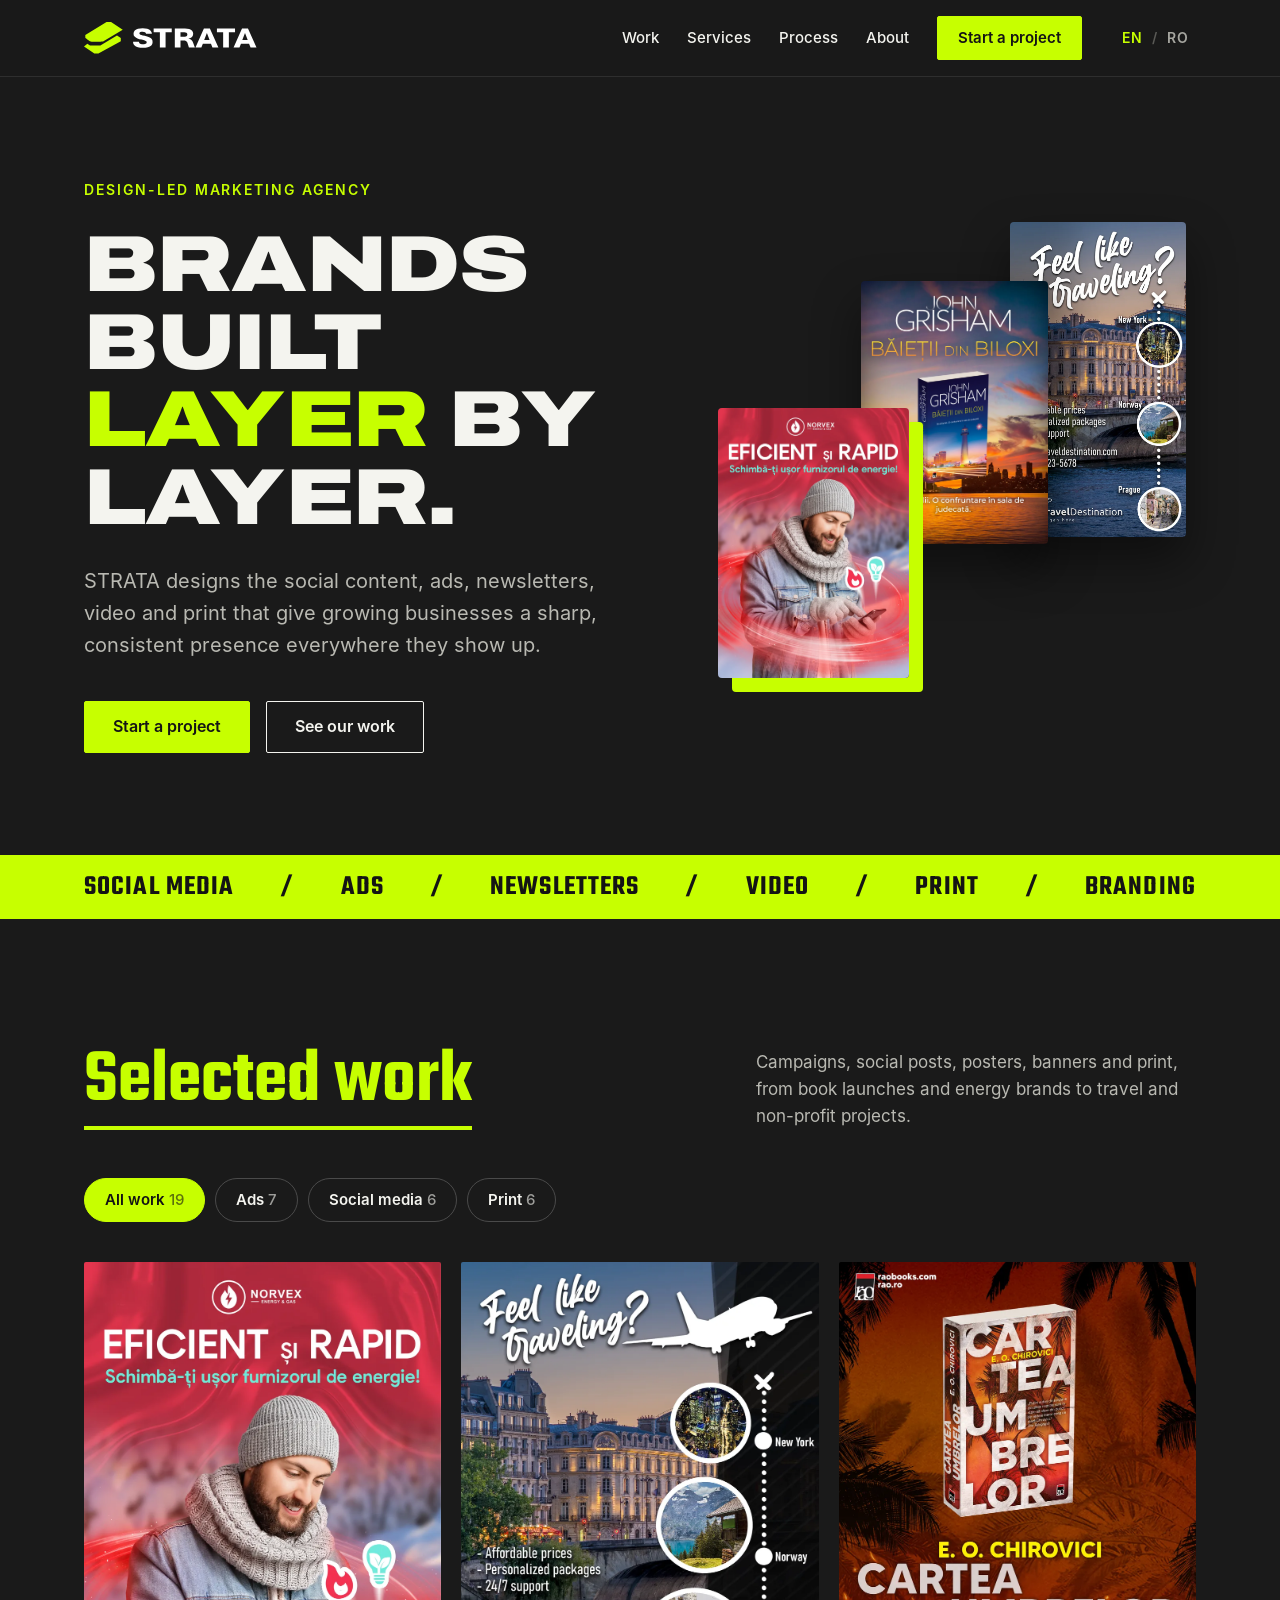
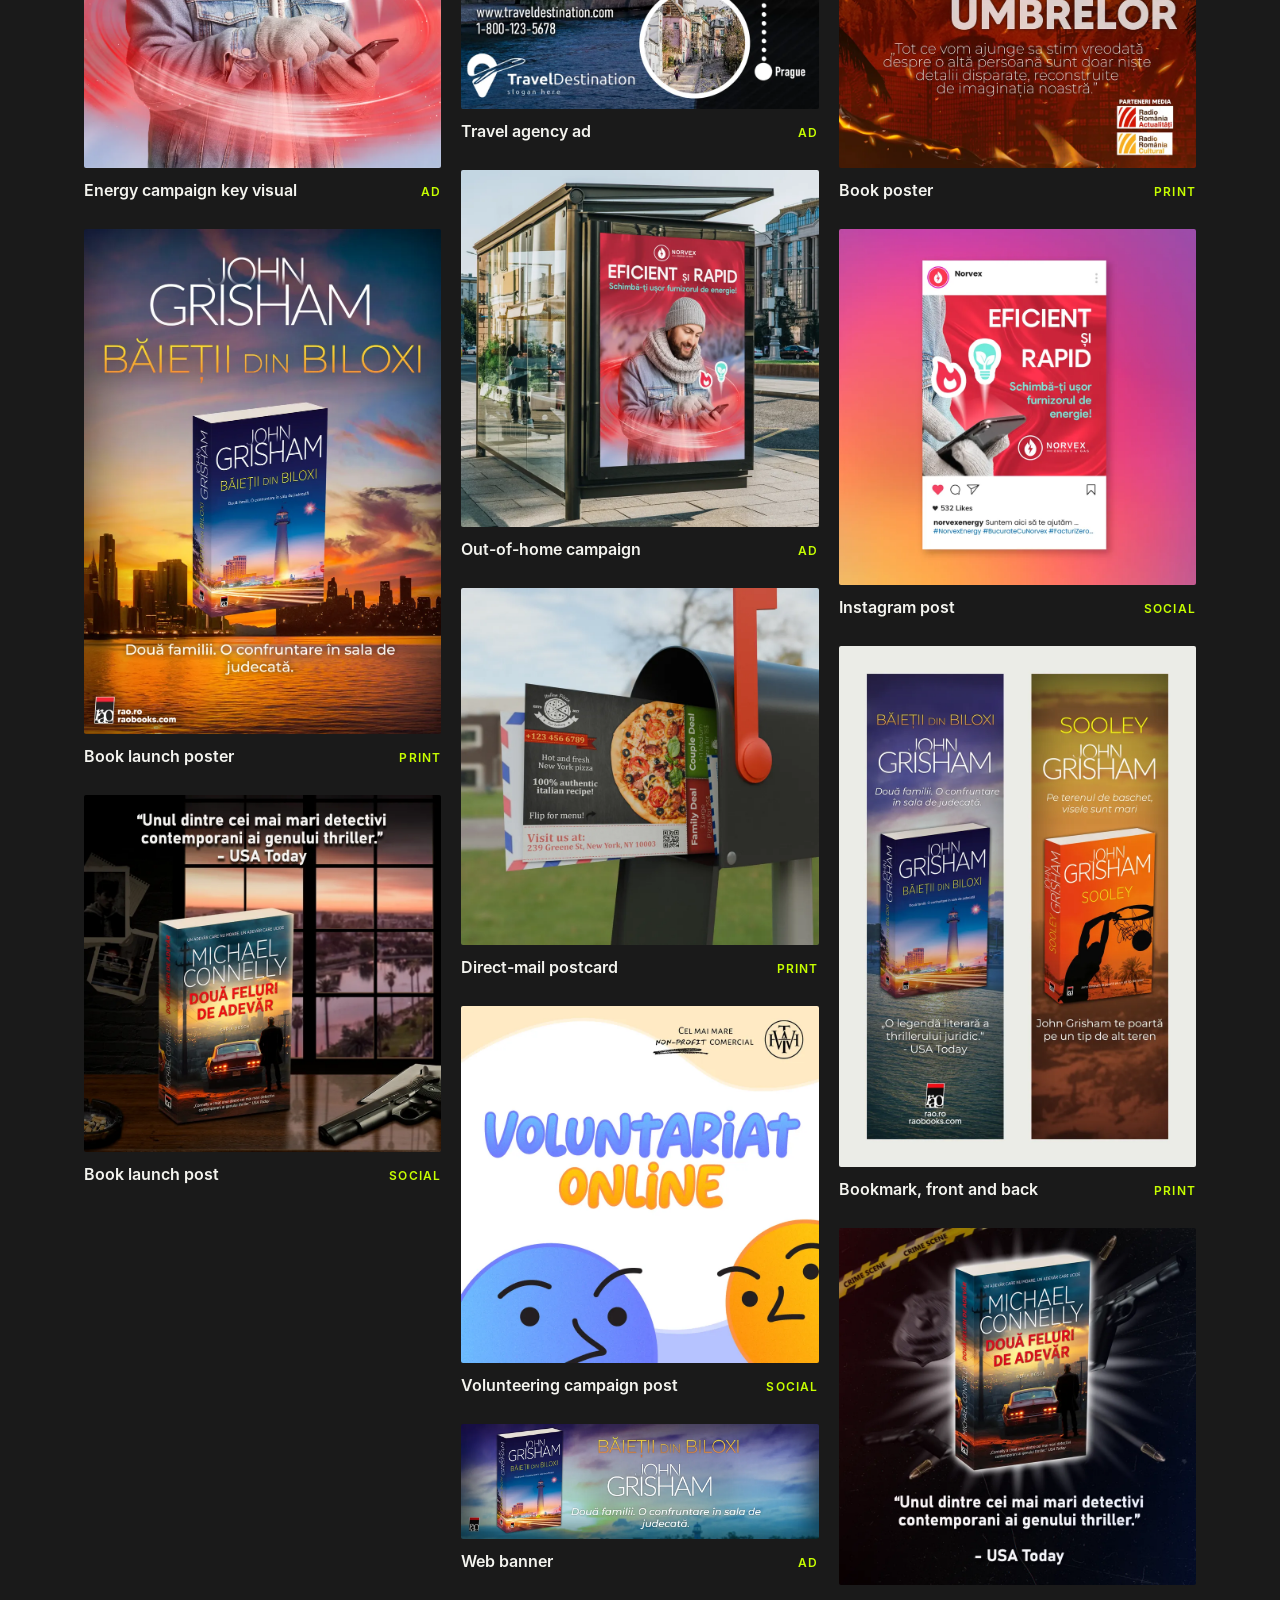
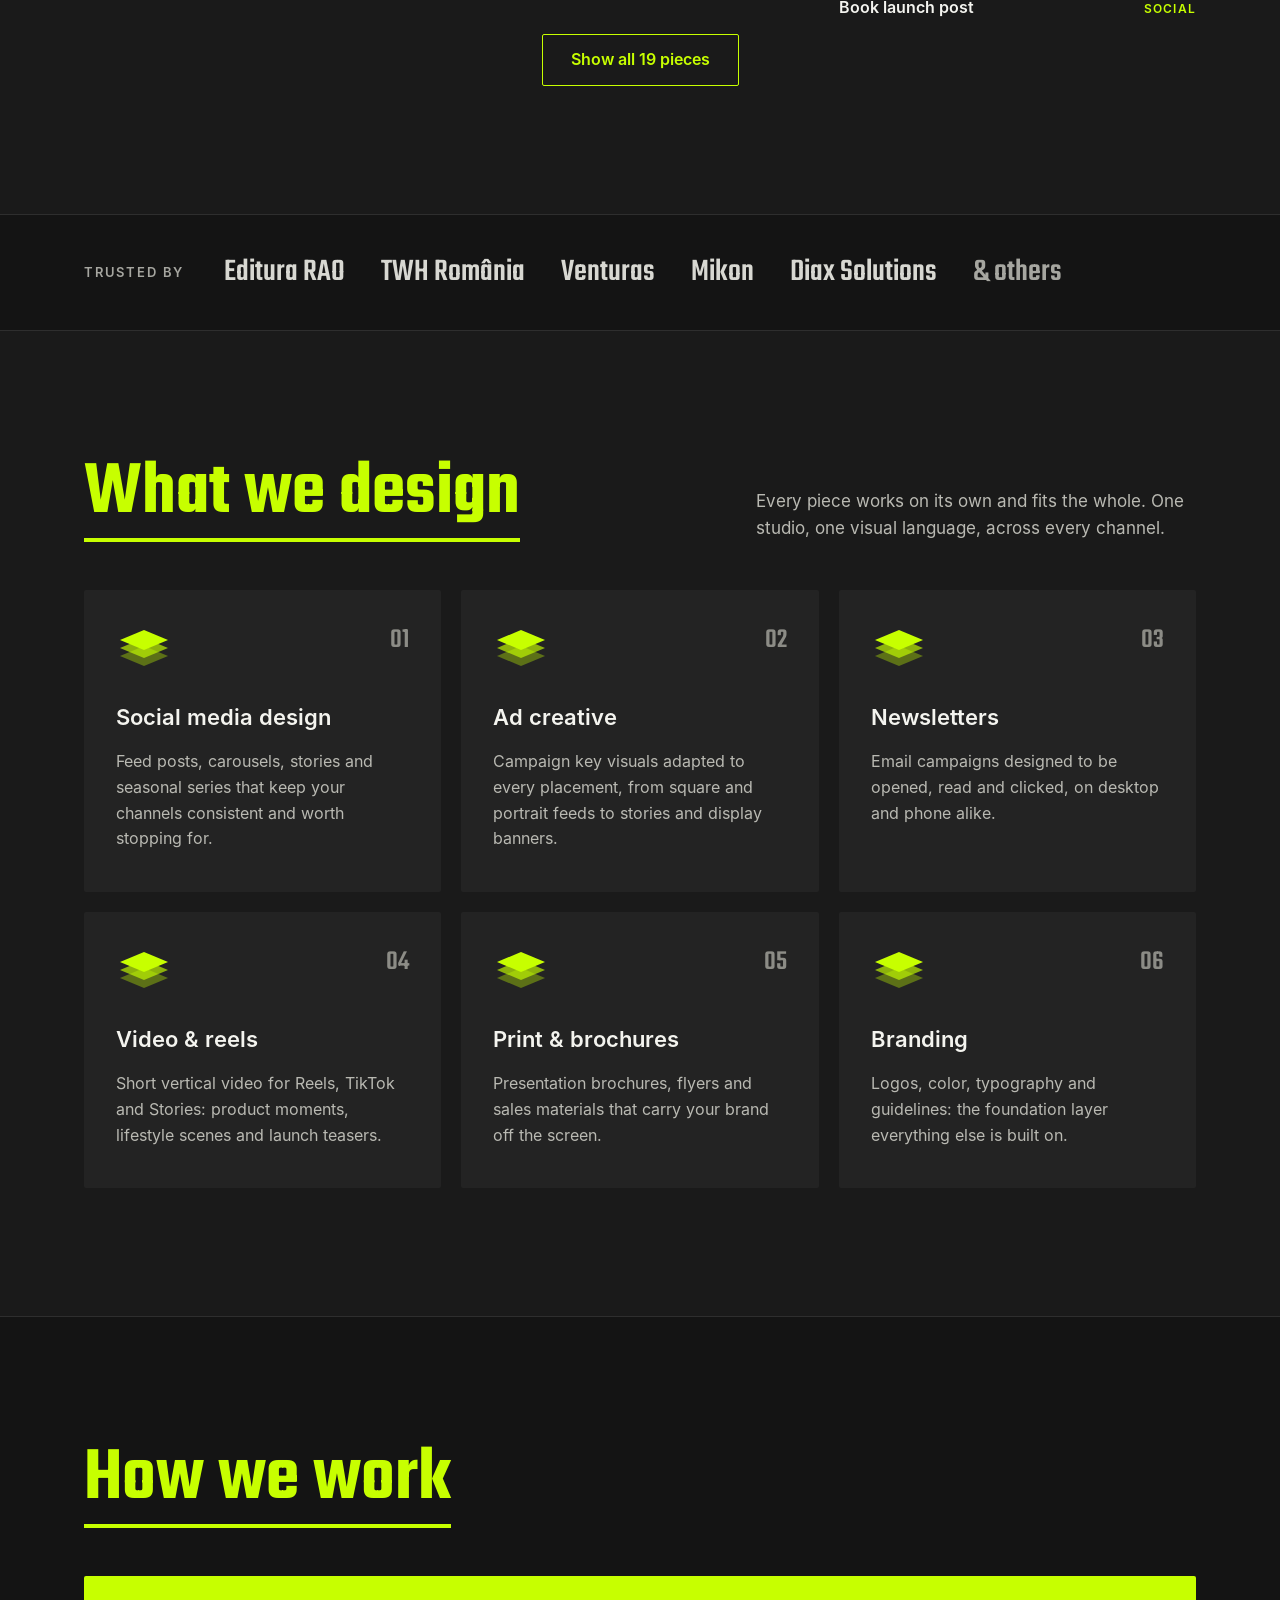
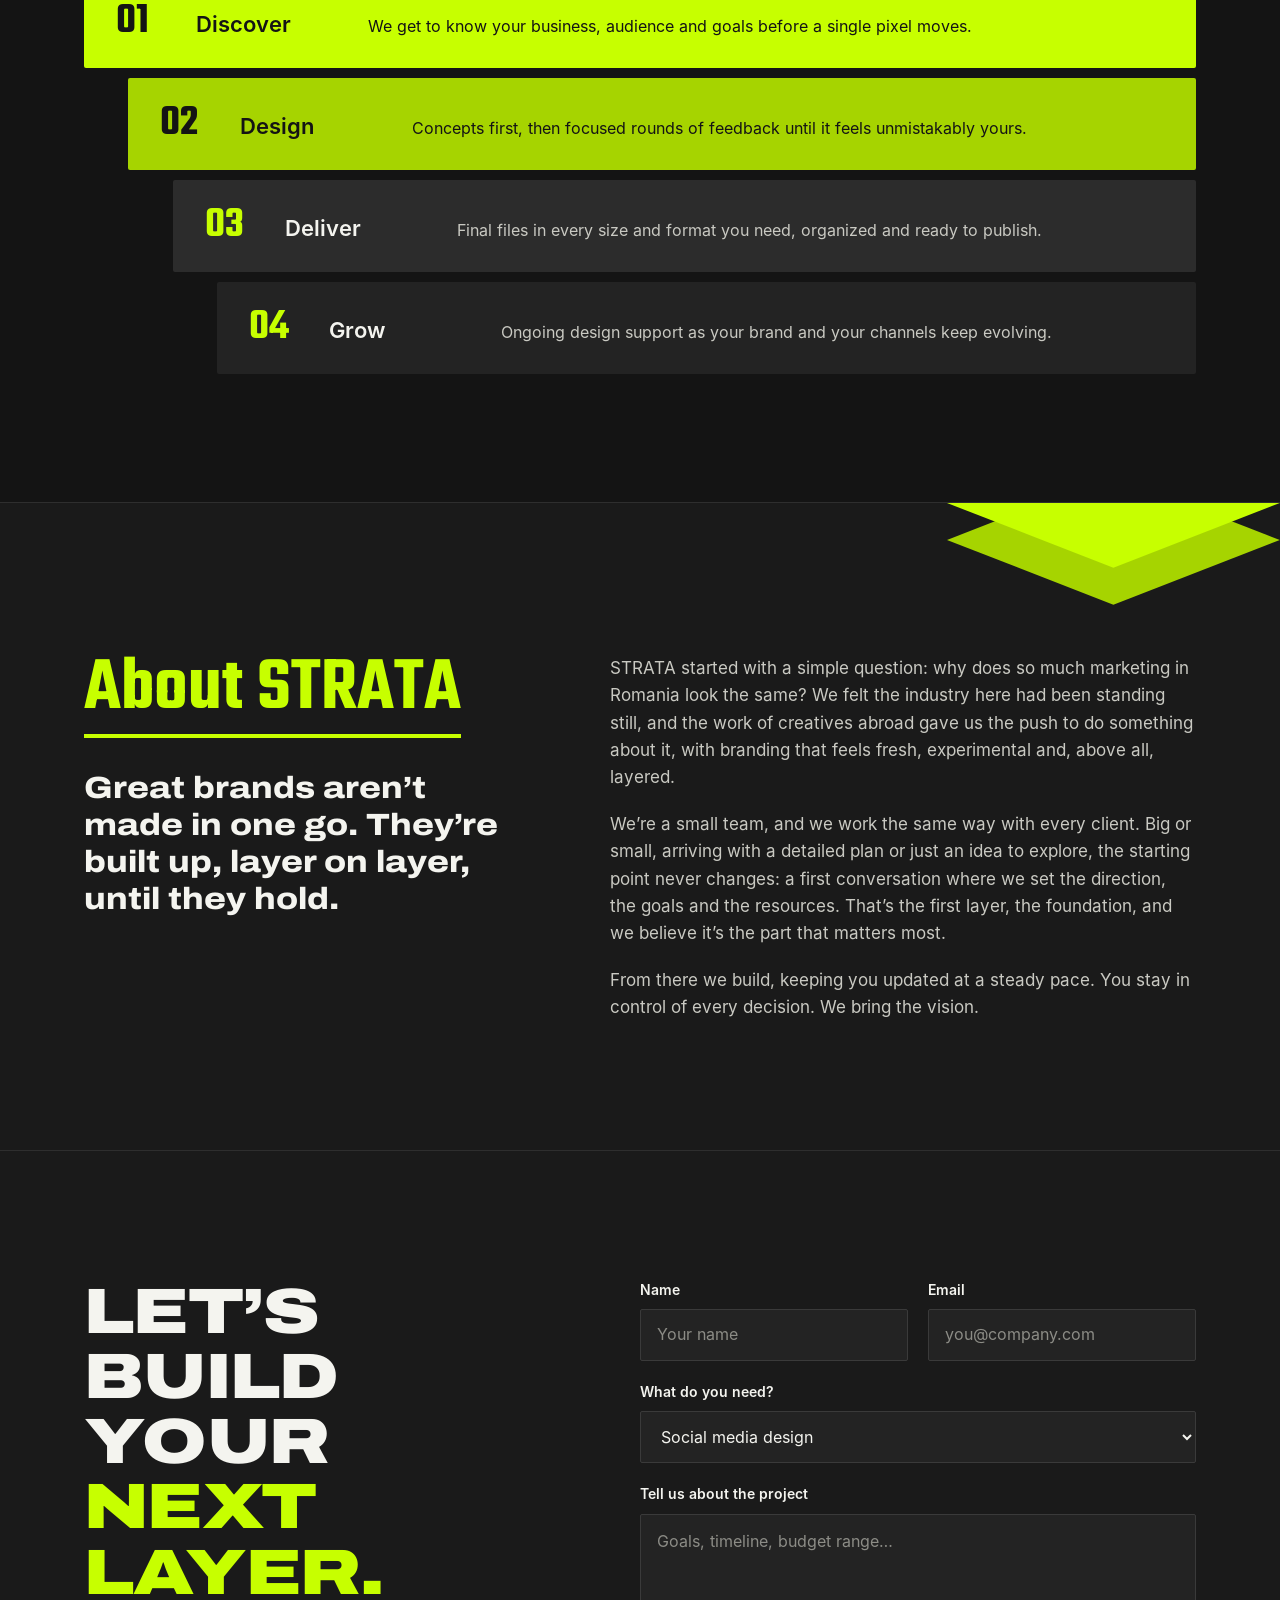
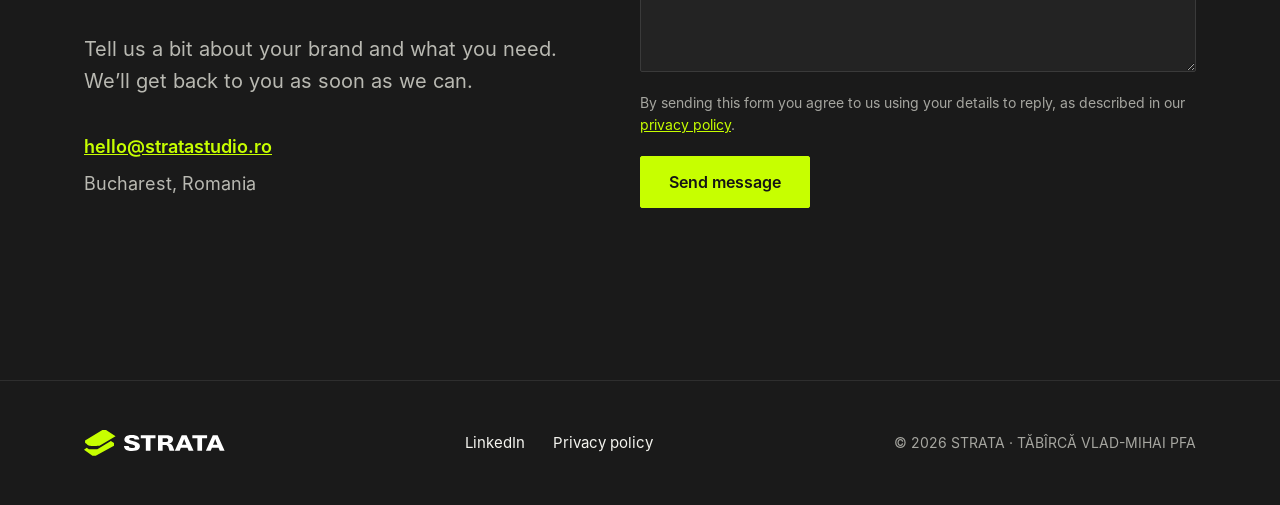
==== index.html @ 1eb793d4 "Add Romanian version (/ro/) with EN/RO language switch - ro/index.html and ro/confidentialitate.html" ====
<!doctype html>
<html lang="en">
<head>
<meta charset="utf-8">
<meta name="viewport" content="width=device-width, initial-scale=1">
<title>STRATA — Design-led marketing agency in Bucharest</title>
<meta name="description" content="STRATA designs social media content, ads, newsletters, video, print and branding that give growing businesses a sharp, consistent presence. Based in Bucharest, Romania.">
<meta name="theme-color" content="#1A1A1A">
<link rel="canonical" href="https://stratastudio.ro/">
<link rel="alternate" hreflang="en" href="https://stratastudio.ro/">
<link rel="alternate" hreflang="ro" href="https://stratastudio.ro/ro/">
<link rel="alternate" hreflang="x-default" href="https://stratastudio.ro/">
<meta property="og:type" content="website">
<meta property="og:locale" content="en_US">
<meta property="og:locale:alternate" content="ro_RO">
<meta property="og:title" content="STRATA — Brands built layer by layer">
<meta property="og:description" content="Design-led marketing agency: social media, ads, newsletters, video, print and branding.">
<meta property="og:url" content="https://stratastudio.ro/">
<meta property="og:image" content="https://stratastudio.ro/img/brand/og-image.jpg">
<meta property="og:image:width" content="1200">
<meta property="og:image:height" content="630">
<meta name="twitter:card" content="summary_large_image">
<link rel="icon" href="favicon.svg" type="image/svg+xml">
<link rel="icon" href="favicon-32.png" sizes="32x32" type="image/png">
<link rel="apple-touch-icon" href="apple-touch-icon.png">
<link rel="preload" href="fonts/archivo-expanded-black.woff" as="font" type="font/woff" crossorigin>
<link rel="preload" href="fonts/inter-regular.woff" as="font" type="font/woff" crossorigin>
<link rel="stylesheet" href="css/style.css?v=20261117">
<script src="js/main.js?v=20261117" defer></script>
</head>
<body>
<a class="skip-link" href="#main">Skip to content</a>

<header class="site-header">
  <div class="container header-inner">
    <a class="brand" href="#top" aria-label="STRATA, back to top">
      <img src="img/brand/logo.svg" alt="STRATA" width="172" height="32">
    </a>
    <button class="menu-toggle" type="button" aria-expanded="false" aria-controls="site-nav" aria-label="Open menu">
      <svg class="icon-open" width="22" height="22" viewBox="0 0 24 24" fill="none" stroke="currentColor" stroke-width="2" stroke-linecap="round" aria-hidden="true"><path d="M4 7h16M4 12h16M4 17h10"/></svg>
      <svg class="icon-close" width="22" height="22" viewBox="0 0 24 24" fill="none" stroke="currentColor" stroke-width="2" stroke-linecap="round" aria-hidden="true"><path d="M6 6l12 12M18 6L6 18"/></svg>
    </button>
    <nav id="site-nav" class="site-nav" aria-label="Main">
      <a href="#work">Work</a>
      <a href="#services">Services</a>
      <a href="#process">Process</a>
      <a href="#about">About</a>
      <a class="btn btn-primary btn-sm" href="#contact">Start a project</a>
    </nav>
    <nav class="lang-switch" aria-label="Language">
      <a href="./" hreflang="en" lang="en" aria-current="page" title="English">EN</a>
      <span aria-hidden="true">/</span>
      <a href="ro/" hreflang="ro" lang="ro" title="Română">RO</a>
    </nav>
  </div>
</header>

<main id="main">

<!-- HERO -->
<section id="top" class="hero">
  <div class="container hero-inner">
    <div class="hero-copy">
      <p class="eyebrow">Design-led marketing agency</p>
      <h1 class="display">Brands built <span class="lime">layer</span> by layer.</h1>
      <p class="lead">STRATA designs the social content, ads, newsletters, video and print that give growing businesses a sharp, consistent presence everywhere they show up.</p>
      <div class="hero-actions">
        <a class="btn btn-primary" href="#contact">Start a project</a>
        <a class="btn btn-outline" href="#work">See our work</a>
      </div>
    </div>
    <div class="hero-art" aria-hidden="true">
      <div class="stack">
        <img class="stack-back" src="img/work/travel-story.webp" alt="" width="700" height="1244">
        <img class="stack-mid" src="img/work/biloxi-poster.webp" alt="" width="900" height="1273">
        <img class="stack-front" src="img/work/norvex-kv.webp" alt="" width="900" height="1273">
      </div>
    </div>
  </div>
</section>

<div class="strip">
  <div class="container strip-inner">
    <span>Social media</span><span aria-hidden="true">/</span><span>Ads</span><span aria-hidden="true">/</span><span>Newsletters</span><span aria-hidden="true">/</span><span>Video</span><span aria-hidden="true">/</span><span>Print</span><span aria-hidden="true">/</span><span>Branding</span>
  </div>
</div>

<!-- WORK -->
<section id="work" class="section">
  <div class="container">
    <div class="section-head">
      <h2 class="section-title">Selected work</h2>
      <p class="section-intro">Campaigns, social posts, posters, banners and print, from book launches and energy brands to travel and non-profit projects.</p>
    </div>

    <div class="filters" role="group" aria-label="Filter work by type">
      <button type="button" class="chip" data-filter="all" aria-pressed="true">All work <span class="count"></span></button>
      <button type="button" class="chip" data-filter="ads" aria-pressed="false">Ads <span class="count"></span></button>
      <button type="button" class="chip" data-filter="social" aria-pressed="false">Social media <span class="count"></span></button>
      <button type="button" class="chip" data-filter="print" aria-pressed="false">Print <span class="count"></span></button>
    </div>

    <div class="work-grid" id="work-grid">
      <figure class="work-item" data-cat="ads"><img src="img/work/norvex-kv.webp" alt="Energy supplier campaign: a smiling man in winter clothes checking his phone on a red background" width="900" height="1273" loading="lazy"><figcaption><span>Energy campaign key visual</span><span class="tag">Ad</span></figcaption></figure>
      <figure class="work-item" data-cat="print"><img src="img/work/biloxi-poster.webp" alt="A4 poster for a John Grisham novel with a city skyline at sunset" width="900" height="1273" loading="lazy"><figcaption><span>Book launch poster</span><span class="tag">Print</span></figcaption></figure>
      <figure class="work-item" data-cat="social"><img src="img/work/truth-2.webp" alt="Instagram post: thriller book on a desk by a window at dusk, with a review quote" width="900" height="900" loading="lazy"><figcaption><span>Book launch post</span><span class="tag">Social</span></figcaption></figure>
      <figure class="work-item" data-cat="ads"><img src="img/work/travel-portrait.webp" alt="Travel agency ad: Feel like traveling? over a Paris riverside, with destination bubbles" width="900" height="1125" loading="lazy"><figcaption><span>Travel agency ad</span><span class="tag">Ad</span></figcaption></figure>
      <figure class="work-item" data-cat="ads"><img src="img/work/norvex-ooh.webp" alt="Energy campaign poster shown in a city bus shelter" width="900" height="900" loading="lazy"><figcaption><span>Out-of-home campaign</span><span class="tag">Ad</span></figcaption></figure>
      <figure class="work-item" data-cat="print"><img src="img/work/pizza-mail.webp" alt="Pizzeria direct-mail postcard sticking out of a red mailbox" width="900" height="900" loading="lazy"><figcaption><span>Direct-mail postcard</span><span class="tag">Print</span></figcaption></figure>
      <figure class="work-item" data-cat="social"><img src="img/work/twh-22.webp" alt="Colourful post announcing online volunteering with playful emoji faces" width="900" height="900" loading="lazy"><figcaption><span>Volunteering campaign post</span><span class="tag">Social</span></figcaption></figure>
      <figure class="work-item" data-cat="ads"><img src="img/work/biloxi-banner.webp" alt="Wide web banner for a John Grisham novel" width="1200" height="386" loading="lazy"><figcaption><span>Web banner</span><span class="tag">Ad</span></figcaption></figure>
      <figure class="work-item" data-cat="print"><img src="img/work/umbrelor-poster.webp" alt="A4 poster for a thriller with fiery orange typography and palm trees" width="900" height="1273" loading="lazy"><figcaption><span>Book poster</span><span class="tag">Print</span></figcaption></figure>
      <figure class="work-item" data-cat="social"><img src="img/work/norvex-ig.webp" alt="Energy campaign shown as an Instagram post on a gradient background" width="900" height="898" loading="lazy"><figcaption><span>Instagram post</span><span class="tag">Social</span></figcaption></figure>
      <figure class="work-item" data-cat="print"><img src="img/work/bookmarks.webp" alt="Two sides of a printed bookmark for a novel" width="900" height="1312" loading="lazy"><figcaption><span>Bookmark, front and back</span><span class="tag">Print</span></figcaption></figure>
      <figure class="work-item" data-cat="social"><img src="img/work/truth-3.webp" alt="Instagram post: thriller book glowing under a spotlight next to a pistol" width="900" height="900" loading="lazy"><figcaption><span>Book launch post</span><span class="tag">Social</span></figcaption></figure>
      <figure class="work-item" data-cat="ads"><img src="img/work/travel-story.webp" alt="Vertical travel agency story ad with a destination timeline" width="700" height="1244" loading="lazy"><figcaption><span>Story ad</span><span class="tag">Ad</span></figcaption></figure>
      <figure class="work-item" data-cat="print"><img src="img/work/flyer-mockup.webp" alt="Folded real estate flyer on a wooden desk next to a laptop" width="900" height="900" loading="lazy"><figcaption><span>Real estate flyer</span><span class="tag">Print</span></figcaption></figure>
      <figure class="work-item" data-cat="ads"><img src="img/work/umbrelor-banner.webp" alt="Wide orange web banner for a thriller novel" width="1200" height="386" loading="lazy"><figcaption><span>Web banner</span><span class="tag">Ad</span></figcaption></figure>
      <figure class="work-item" data-cat="social"><img src="img/work/twh-24.webp" alt="Post inviting people to learn social media management through volunteering" width="900" height="900" loading="lazy"><figcaption><span>Volunteering campaign post</span><span class="tag">Social</span></figcaption></figure>
      <figure class="work-item" data-cat="print"><img src="img/work/pizza-front.webp" alt="Pizzeria postcard with a pizza, deals and a QR code" width="900" height="675" loading="lazy"><figcaption><span>Direct-mail postcard, front</span><span class="tag">Print</span></figcaption></figure>
      <figure class="work-item" data-cat="social"><img src="img/work/truth-4.webp" alt="Instagram post: thriller book on a dark desk lit by a lamp" width="900" height="900" loading="lazy"><figcaption><span>Book launch post</span><span class="tag">Social</span></figcaption></figure>
      <figure class="work-item" data-cat="ads"><img src="img/work/nasele-banner.webp" alt="Wide dark web banner for a historical novel" width="1200" height="386" loading="lazy"><figcaption><span>Web banner</span><span class="tag">Ad</span></figcaption></figure>
    </div>

    <div class="more-wrap">
      <button type="button" class="btn btn-outline-lime" id="show-more" hidden><span>Show all <span id="total-count">19</span> pieces</span></button>
    </div>
  </div>
</section>

<!-- CLIENTS -->
<section class="clients" aria-label="Clients">
  <div class="container clients-inner">
    <p class="clients-label">Trusted by</p>
    <ul class="clients-list">
      <li>Editura RAO</li><li>TWH România</li><li>Venturas</li><li>Mikon</li><li>Diax Solutions</li><li class="muted">&amp; others</li>
    </ul>
  </div>
</section>

<!-- SERVICES -->
<section id="services" class="section">
  <div class="container">
    <div class="section-head">
      <h2 class="section-title">What we design</h2>
      <p class="section-intro">Every piece works on its own and fits the whole. One studio, one visual language, across every channel.</p>
    </div>
    <div class="services">
      <details class="service" open>
        <summary><svg class="layers" width="56" height="48" viewBox="0 0 56 48" aria-hidden="true"><polygon points="4,30 28,20 52,30 28,40" opacity="0.35"/><polygon points="4,22 28,12 52,22 28,32" opacity="0.65"/><polygon points="4,14 28,4 52,14 28,24"/></svg><span class="num">01</span><h3>Social media design</h3><span class="plus" aria-hidden="true">+</span></summary>
        <p>Feed posts, carousels, stories and seasonal series that keep your channels consistent and worth stopping for.</p>
      </details>
      <details class="service" open>
        <summary><svg class="layers" width="56" height="48" viewBox="0 0 56 48" aria-hidden="true"><polygon points="4,30 28,20 52,30 28,40" opacity="0.35"/><polygon points="4,22 28,12 52,22 28,32" opacity="0.65"/><polygon points="4,14 28,4 52,14 28,24"/></svg><span class="num">02</span><h3>Ad creative</h3><span class="plus" aria-hidden="true">+</span></summary>
        <p>Campaign key visuals adapted to every placement, from square and portrait feeds to stories and display banners.</p>
      </details>
      <details class="service" open>
        <summary><svg class="layers" width="56" height="48" viewBox="0 0 56 48" aria-hidden="true"><polygon points="4,30 28,20 52,30 28,40" opacity="0.35"/><polygon points="4,22 28,12 52,22 28,32" opacity="0.65"/><polygon points="4,14 28,4 52,14 28,24"/></svg><span class="num">03</span><h3>Newsletters</h3><span class="plus" aria-hidden="true">+</span></summary>
        <p>Email campaigns designed to be opened, read and clicked, on desktop and phone alike.</p>
      </details>
      <details class="service" open>
        <summary><svg class="layers" width="56" height="48" viewBox="0 0 56 48" aria-hidden="true"><polygon points="4,30 28,20 52,30 28,40" opacity="0.35"/><polygon points="4,22 28,12 52,22 28,32" opacity="0.65"/><polygon points="4,14 28,4 52,14 28,24"/></svg><span class="num">04</span><h3>Video &amp; reels</h3><span class="plus" aria-hidden="true">+</span></summary>
        <p>Short vertical video for Reels, TikTok and Stories: product moments, lifestyle scenes and launch teasers.</p>
      </details>
      <details class="service" open>
        <summary><svg class="layers" width="56" height="48" viewBox="0 0 56 48" aria-hidden="true"><polygon points="4,30 28,20 52,30 28,40" opacity="0.35"/><polygon points="4,22 28,12 52,22 28,32" opacity="0.65"/><polygon points="4,14 28,4 52,14 28,24"/></svg><span class="num">05</span><h3>Print &amp; brochures</h3><span class="plus" aria-hidden="true">+</span></summary>
        <p>Presentation brochures, flyers and sales materials that carry your brand off the screen.</p>
      </details>
      <details class="service" open>
        <summary><svg class="layers" width="56" height="48" viewBox="0 0 56 48" aria-hidden="true"><polygon points="4,30 28,20 52,30 28,40" opacity="0.35"/><polygon points="4,22 28,12 52,22 28,32" opacity="0.65"/><polygon points="4,14 28,4 52,14 28,24"/></svg><span class="num">06</span><h3>Branding</h3><span class="plus" aria-hidden="true">+</span></summary>
        <p>Logos, color, typography and guidelines: the foundation layer everything else is built on.</p>
      </details>
    </div>
  </div>
</section>

<!-- PROCESS -->
<section id="process" class="section section-dark">
  <div class="container">
    <div class="section-head">
      <h2 class="section-title">How we work</h2>
    </div>
    <ol class="steps">
      <li class="step step-1"><span class="step-num">01</span><span class="step-name">Discover</span><span class="step-text">We get to know your business, audience and goals before a single pixel moves.</span></li>
      <li class="step step-2"><span class="step-num">02</span><span class="step-name">Design</span><span class="step-text">Concepts first, then focused rounds of feedback until it feels unmistakably yours.</span></li>
      <li class="step step-3"><span class="step-num">03</span><span class="step-name">Deliver</span><span class="step-text">Final files in every size and format you need, organized and ready to publish.</span></li>
      <li class="step step-4"><span class="step-num">04</span><span class="step-name">Grow</span><span class="step-text">Ongoing design support as your brand and your channels keep evolving.</span></li>
    </ol>
  </div>
</section>

<!-- ABOUT -->
<section id="about" class="section about">
  <svg class="about-layers" viewBox="0 0 360 220" aria-hidden="true"><polygon points="0,40 180,-30 360,40 180,110" fill="#A6D400"/><polygon points="0,0 180,-70 360,0 180,70" fill="#C7FF00"/></svg>
  <div class="container about-inner">
    <div class="about-head">
      <h2 class="section-title">About STRATA</h2>
      <p class="quote">Great brands aren’t made in one go. They’re built up, layer on layer, until they hold.</p>
    </div>
    <div class="about-body">
      <p>STRATA started with a simple question: why does so much marketing in Romania look the same? We felt the industry here had been standing still, and the work of creatives abroad gave us the push to do something about it, with branding that feels fresh, experimental and, above all, layered.</p>
      <p>We’re a small team, and we work the same way with every client. Big or small, arriving with a detailed plan or just an idea to explore, the starting point never changes: a first conversation where we set the direction, the goals and the resources. That’s the first layer, the foundation, and we believe it’s the part that matters most.</p>
      <p>From there we build, keeping you updated at a steady pace. You stay in control of every decision. We bring the vision.</p>
    </div>
  </div>
</section>

<!-- CONTACT -->
<section id="contact" class="section contact">
  <div class="container contact-inner">
    <div class="contact-copy">
      <h2 class="display display-md">Let’s build your <span class="lime">next layer.</span></h2>
      <p class="lead">Tell us a bit about your brand and what you need. We’ll get back to you as soon as we can.</p>
      <div class="contact-details">
        <a href="mailto:hello@stratastudio.ro">hello@stratastudio.ro</a>
        <span>Bucharest, Romania</span>
      </div>
    </div>
    <form class="contact-form" id="contact-form" action="https://formspree.io/f/mnppkpod" method="POST" novalidate>
      <input type="hidden" name="language" value="en">
      <div class="field-row">
        <div class="field">
          <label for="c-name">Name</label>
          <input id="c-name" name="name" type="text" autocomplete="name" placeholder="Your name" required>
        </div>
        <div class="field">
          <label for="c-email">Email</label>
          <input id="c-email" name="email" type="email" autocomplete="email" placeholder="you@company.com" required>
        </div>
      </div>
      <div class="field">
        <label for="c-service">What do you need?</label>
        <select id="c-service" name="service">
          <option>Social media design</option>
          <option>Ad creative</option>
          <option>Newsletters</option>
          <option>Video &amp; reels</option>
          <option>Print &amp; brochures</option>
          <option>Branding</option>
          <option>Something else</option>
        </select>
      </div>
      <div class="field">
        <label for="c-msg">Tell us about the project</label>
        <textarea id="c-msg" name="message" rows="5" placeholder="Goals, timeline, budget range…" required></textarea>
      </div>
      <div class="hp" aria-hidden="true">
        <label for="c-company">Leave this empty</label>
        <input id="c-company" name="_gotcha" type="text" tabindex="-1" autocomplete="off">
      </div>
      <p class="consent">By sending this form you agree to us using your details to reply, as described in our <a href="privacy.html">privacy policy</a>.</p>
      <button class="btn btn-primary" type="submit">Send message</button>
      <p class="form-status" id="form-status" role="status" aria-live="polite"></p>
    </form>
  </div>
</section>

</main>

<footer class="site-footer">
  <div class="container footer-inner">
    <img src="img/brand/logo.svg" alt="STRATA" width="140" height="26">
    <nav class="footer-nav" aria-label="Footer">
      <a href="https://www.linkedin.com/company/strata-linkedin" target="_blank" rel="noopener">LinkedIn</a>
      <a href="privacy.html">Privacy policy</a>
    </nav>
    <p class="legal">© <span id="year">2026</span> STRATA · TĂBÎRCĂ VLAD-MIHAI PFA</p>
  </div>
</footer>
</body>
</html>
---- css/style.css ----
/* STRATA — site styles */

@font-face { font-family: "Archivo"; src: url("../fonts/archivo-expanded-black.woff") format("woff"); font-weight: 800 900; font-stretch: 110% 125%; font-display: swap; }
@font-face { font-family: "Teko"; src: url("../fonts/teko.woff") format("woff"); font-weight: 500 600; font-display: swap; }
@font-face { font-family: "Inter"; src: url("../fonts/inter-regular.woff") format("woff"); font-weight: 400; font-display: swap; }
@font-face { font-family: "Inter"; src: url("../fonts/inter-medium.woff") format("woff"); font-weight: 500; font-display: swap; }
@font-face { font-family: "Inter"; src: url("../fonts/inter-semibold.woff") format("woff"); font-weight: 600; font-display: swap; }

:root {
  --ink: #1A1A1A;
  --ink-deep: #141414;
  --surface: #232323;
  --surface-2: #2C2C2C;
  --line: #2E2E2E;
  --line-2: #3A3A3A;
  --paper: #F4F4EF;
  --text-2: #C9C9C2;
  --muted: #B9B9B2;
  --muted-2: #A6A6A0;
  --lime: #C7FF00;
  --lime-deep: #A6D400;
  --lime-hover: #DEFF66;
  --pad: clamp(20px, 5vw, 64px);
  --display: "Archivo", "Arial Black", sans-serif;
  --heading: "Teko", "Arial Narrow", sans-serif;
  --body: "Inter", system-ui, -apple-system, "Segoe UI", sans-serif;
  --radius: 2px;
}

*, *::before, *::after { box-sizing: border-box; }
html { scroll-behavior: smooth; scroll-padding-top: 88px; -webkit-text-size-adjust: 100%; }
body { margin: 0; background: var(--ink); color: var(--paper); font-family: var(--body); font-size: 17px; line-height: 1.6; overflow-x: hidden; }
img { max-width: 100%; height: auto; display: block; }
a { color: var(--lime); }
a:hover { color: var(--lime-hover); }
input, select, textarea, button { font: inherit; }
:focus-visible { outline: 2px solid var(--lime); outline-offset: 3px; }
@media (prefers-reduced-motion: reduce) { html { scroll-behavior: auto; } * { transition: none !important; } }

.container { max-width: 1240px; margin: 0 auto; padding-inline: var(--pad); }
.lime { color: var(--lime); }
.muted { color: var(--muted-2); }

.skip-link { position: absolute; left: 16px; top: -60px; z-index: 100; padding: 10px 16px; background: var(--lime); color: var(--ink-deep); font-weight: 600; text-decoration: none; border-radius: var(--radius); }
.skip-link:focus { top: 16px; }

/* Buttons */
.btn { display: inline-flex; align-items: center; justify-content: center; min-height: 52px; padding: 0 28px; border-radius: var(--radius); font-weight: 600; font-size: 16px; text-decoration: none; cursor: pointer; border: 1.5px solid transparent; transition: background-color .15s, color .15s, border-color .15s; }
.btn-sm { min-height: 44px; padding: 0 20px; font-size: 15px; }
.btn-primary { background: var(--lime); color: var(--ink-deep); border-color: var(--lime); }
.btn-primary:hover { background: var(--lime-hover); border-color: var(--lime-hover); color: var(--ink-deep); }
.btn-outline { border-color: var(--paper); color: var(--paper); background: transparent; }
.btn-outline:hover { background: var(--paper); color: var(--ink-deep); }
.btn-outline-lime { border-color: var(--lime); color: var(--lime); background: transparent; }
.btn-outline-lime:hover { background: var(--lime); color: var(--ink-deep); }

/* Header */
.site-header { position: sticky; top: 0; z-index: 50; background: rgba(26, 26, 26, 0.94); backdrop-filter: blur(8px); -webkit-backdrop-filter: blur(8px); border-bottom: 1px solid var(--line); }
.header-inner { display: flex; align-items: center; justify-content: space-between; gap: 16px 32px; min-height: 76px; }
.brand { display: flex; align-items: center; }
.brand img { height: 32px; width: auto; }
.site-nav { display: flex; align-items: center; gap: 28px; font-size: 15px; font-weight: 500; margin-left: auto; }
.lang-switch { display: flex; align-items: center; gap: 2px; font-size: 14px; font-weight: 600; letter-spacing: .06em; color: #5A5A56; }
.lang-switch a { display: inline-flex; align-items: center; justify-content: center; min-width: 36px; min-height: 44px; padding: 0 4px; color: var(--muted-2); text-decoration: none; border-radius: var(--radius); }
.lang-switch a:hover { color: var(--paper); }
.lang-switch a[aria-current="page"] { color: var(--lime); }
.back { margin-left: auto; }
.site-nav a:not(.btn) { color: var(--paper); text-decoration: none; }
.site-nav a:not(.btn):hover { color: var(--lime); }
.menu-toggle { display: none; width: 48px; height: 48px; align-items: center; justify-content: center; background: transparent; border: 1.5px solid var(--line-2); border-radius: var(--radius); color: var(--paper); cursor: pointer; padding: 0; }
.menu-toggle .icon-close { display: none; }
.menu-toggle[aria-expanded="true"] .icon-open { display: none; }
.menu-toggle[aria-expanded="true"] .icon-close { display: block; }

/* Typography */
.eyebrow { margin: 0 0 24px; font-size: 14px; font-weight: 600; letter-spacing: .14em; text-transform: uppercase; color: var(--lime); }
.display { margin: 0; font-family: var(--display); font-weight: 900; font-stretch: 125%; font-size: clamp(40px, 6.2vw, 88px); line-height: .98; letter-spacing: -.01em; text-transform: uppercase; }
.display-md { font-size: clamp(34px, 5vw, 68px); line-height: 1.02; }
/* Longer words (Romanian) get a slightly smaller display size so they never overflow */
.display-long { font-size: clamp(32px, 4.4vw, 64px); }
.display-md.display-long { font-size: clamp(30px, 4.4vw, 60px); }
.lead { margin: 28px 0 0; max-width: 540px; font-size: clamp(17px, 1.6vw, 20px); color: var(--muted); }
.section { padding-block: clamp(64px, 10vw, 128px); }
.section-dark { background: var(--ink-deep); border-top: 1px solid var(--line); border-bottom: 1px solid var(--line); }
.section-head { display: flex; flex-wrap: wrap; align-items: flex-end; justify-content: space-between; gap: 20px 48px; margin-bottom: 48px; }
.section-title { margin: 0; display: inline-block; font-family: var(--heading); font-weight: 600; font-size: clamp(56px, 6vw, 80px); line-height: .9; color: var(--lime); padding-bottom: 10px; border-bottom: 4px solid var(--lime); }
.section-intro { margin: 0; max-width: 440px; color: var(--muted); }

/* Hero */
.hero-inner { display: flex; flex-wrap: wrap; align-items: center; gap: 56px; padding-block: clamp(40px, 8vw, 104px) clamp(56px, 8vw, 112px); }
.hero-copy { flex: 1 1 500px; min-width: 0; }
.hero-actions { margin-top: 40px; display: flex; flex-wrap: wrap; gap: 16px; }
.hero-art { flex: 1 1 400px; min-width: 0; max-width: 560px; margin-inline: auto; }
.stack { position: relative; width: 100%; aspect-ratio: 1 / 1.02; }
.stack img { position: absolute; object-fit: cover; border-radius: 4px; box-shadow: 0 24px 48px rgba(0, 0, 0, .45); }
.stack-back { left: 61%; top: 0; width: 37%; aspect-ratio: 9 / 16; }
.stack-mid { left: 30%; top: 12%; width: 39%; aspect-ratio: 1 / 1.414; }
.stack-front { left: 0; top: 38%; width: 40%; aspect-ratio: 1 / 1.414; box-shadow: 14px 14px 0 var(--lime) !important; }

/* Strip */
.strip { background: var(--lime); color: var(--ink-deep); }
.strip-inner { display: flex; flex-wrap: wrap; justify-content: space-between; gap: 6px 28px; padding-block: 18px; font-family: var(--heading); font-weight: 600; font-size: 28px; line-height: 1; text-transform: uppercase; letter-spacing: .04em; }

/* Work */
.filters { display: flex; flex-wrap: wrap; gap: 10px; margin-bottom: 40px; }
.chip { min-height: 44px; padding: 0 20px; border-radius: 999px; font-size: 15px; font-weight: 600; cursor: pointer; background: transparent; color: var(--paper); border: 1.5px solid #4A4A4A; white-space: nowrap; transition: background-color .15s, border-color .15s, color .15s; }
.chip:hover { border-color: var(--lime); }
.chip[aria-pressed="true"] { background: var(--lime); color: var(--ink-deep); border-color: var(--lime); }
.chip .count { opacity: .6; font-weight: 500; }
.work-grid { columns: 300px 3; column-gap: 20px; }
.work-item { break-inside: avoid; margin: 0 0 28px; }
.work-item[hidden] { display: none; }
.work-item img { width: 100%; border-radius: var(--radius); background: var(--surface); }
.work-item figcaption { margin-top: 12px; display: flex; justify-content: space-between; align-items: baseline; gap: 12px; font-size: 16px; font-weight: 600; line-height: 1.3; }
.tag { flex-shrink: 0; font-size: 12px; letter-spacing: .1em; text-transform: uppercase; color: var(--lime); }
.more-wrap { display: flex; justify-content: center; margin-top: 16px; }

/* Clients */
.clients { background: var(--ink-deep); border-top: 1px solid var(--line); border-bottom: 1px solid var(--line); }
.clients-inner { display: flex; flex-wrap: wrap; align-items: center; gap: 12px 40px; padding-block: 40px; }
.clients-label { margin: 0; font-size: 13px; font-weight: 600; letter-spacing: .14em; text-transform: uppercase; color: var(--muted-2); }
.clients-list { list-style: none; margin: 0; padding: 0; flex: 1 1 600px; display: flex; flex-wrap: wrap; gap: 6px 36px; font-family: var(--heading); font-weight: 500; font-size: 32px; line-height: 1.1; color: #D8D8D2; }

/* Services */
.services { display: grid; grid-template-columns: repeat(auto-fit, minmax(300px, 1fr)); gap: 20px; }
.service { background: var(--surface); border-radius: var(--radius); padding: 36px 32px 40px; }
.service summary { list-style: none; display: grid; grid-template-columns: 1fr auto; grid-template-areas: "icon num" "title title"; row-gap: 30px; cursor: default; pointer-events: none; }
.service summary::-webkit-details-marker { display: none; }
.service .layers { grid-area: icon; fill: var(--lime); }
.service .num { grid-area: num; font-family: var(--heading); font-size: 28px; line-height: 1; color: #8C8C86; }
.service h3 { grid-area: title; margin: 0; font-size: 22px; font-weight: 600; line-height: 1.25; }
.service .plus { display: none; }
.service p { margin: 18px 0 0; font-size: 16px; color: var(--muted); }

/* Process */
.steps { list-style: none; margin: 0; padding: 0; display: flex; flex-direction: column; gap: 10px; }
.step { display: flex; flex-wrap: wrap; align-items: baseline; gap: 8px 32px; padding: 24px 32px; border-radius: var(--radius); }
.step-num { font-family: var(--heading); font-weight: 600; font-size: 44px; line-height: 1; min-width: 48px; }
.step-name { font-size: 22px; font-weight: 600; min-width: 140px; }
.step-text { flex: 1 1 280px; font-size: 16px; }
.step-1 { background: var(--lime); color: var(--ink-deep); }
.step-2 { background: var(--lime-deep); color: var(--ink-deep); margin-left: 4%; }
.step-3 { background: var(--surface-2); margin-left: 8%; }
.step-4 { background: var(--surface); margin-left: 12%; }
.step-3 .step-num, .step-4 .step-num { color: var(--lime); }
.step-3 .step-text, .step-4 .step-text { color: var(--text-2); }

/* About */
.about { position: relative; overflow: hidden; }
.about-layers { position: absolute; top: 0; right: 0; width: clamp(150px, 26vw, 360px); height: auto; }
.about-inner { position: relative; display: flex; flex-wrap: wrap; gap: 48px 80px; padding-top: clamp(24px, 3vw, 24px); }
.about-head { flex: 1 1 320px; }
.quote { margin: 32px 0 0; font-family: var(--display); font-weight: 800; font-stretch: 115%; font-size: clamp(23px, 2.4vw, 32px); line-height: 1.2; }
.about-body { flex: 1 1 460px; display: flex; flex-direction: column; gap: 20px; color: var(--text-2); }
.about-body p { margin: 0; }

/* Contact */
.contact { border-top: 1px solid var(--line); }
.contact-inner { display: flex; flex-wrap: wrap; gap: 48px 80px; }
.contact-copy { flex: 1 1 360px; }
.contact-details { margin-top: 36px; display: flex; flex-direction: column; gap: 8px; font-size: 18px; }
.contact-details a { font-weight: 600; }
.contact-details span { color: var(--muted); }
.contact-form { flex: 1 1 440px; display: flex; flex-direction: column; gap: 20px; }
.field-row { display: grid; grid-template-columns: repeat(auto-fit, minmax(200px, 1fr)); gap: 20px; }
.field { display: flex; flex-direction: column; gap: 8px; }
.field label { font-size: 14px; font-weight: 600; }
.field input, .field select, .field textarea { min-height: 52px; padding: 0 16px; background: var(--surface); border: 1px solid var(--line-2); color: var(--paper); border-radius: var(--radius); font-size: 16px; }
.field textarea { padding: 14px 16px; resize: vertical; }
.field input::placeholder, .field textarea::placeholder { color: #8C8C86; }
.field input:focus, .field select:focus, .field textarea:focus { border-color: var(--lime); outline: none; }
.field [aria-invalid="true"] { border-color: #FF7A6B; }
.hp { position: absolute; left: -9999px; width: 1px; height: 1px; overflow: hidden; }
.consent { margin: 0; font-size: 14px; color: var(--muted-2); }
.contact-form .btn { align-self: flex-start; }
.form-status { margin: 0; min-height: 1.6em; font-size: 15px; }
.form-status.ok { color: var(--lime); }
.form-status.err { color: #FF9D91; }

/* Footer */
.site-footer { border-top: 1px solid var(--line); }
.footer-inner { display: flex; flex-wrap: wrap; align-items: center; justify-content: space-between; gap: 20px 32px; padding-block: 40px; }
.footer-inner img { height: 26px; width: auto; }
.footer-nav { display: flex; flex-wrap: wrap; gap: 4px 28px; font-size: 15px; }
.footer-nav a { color: var(--paper); text-decoration: none; display: inline-flex; align-items: center; min-height: 44px; }
.footer-nav a:hover { color: var(--lime); }
.legal { margin: 0; font-size: 14px; color: var(--muted-2); }

/* Phone and small tablet */
@media (max-width: 760px) {
  body { font-size: 16px; }
  .header-inner { min-height: 68px; }
  .brand img { height: 28px; }
  .menu-toggle { display: inline-flex; order: 3; }
  .lang-switch { order: 2; margin-left: auto; }
  .brand { order: 1; }
  .site-header .back { display: none; }
  .site-nav { display: none; position: absolute; left: 0; right: 0; top: 100%; flex-direction: column; align-items: stretch; gap: 0; padding: 8px var(--pad) 28px; background: var(--ink); border-bottom: 1px solid var(--line); }
  .site-nav.open { display: flex; }
  .site-nav a:not(.btn) { display: flex; align-items: center; min-height: 60px; border-bottom: 1px solid var(--line); font-family: var(--heading); font-weight: 600; font-size: 34px; line-height: 1; }
  .site-nav .btn { margin-top: 24px; min-height: 52px; }

  .eyebrow { font-size: 12px; margin-bottom: 16px; }
  .lead { margin-top: 20px; }
  .hero-inner { gap: 48px; }
  .hero-actions { flex-direction: column; gap: 12px; margin-top: 28px; }
  .hero-actions .btn { width: 100%; }
  .stack img { box-shadow: 0 16px 32px rgba(0, 0, 0, .45); }
  .stack-front { box-shadow: 8px 8px 0 var(--lime) !important; }

  .strip-inner { justify-content: center; gap: 2px 14px; padding-block: 14px; font-size: 22px; line-height: 1.1; }

  .section-head { margin-bottom: 28px; }
  .section-title { font-size: 56px; padding-bottom: 8px; }

  .filters { flex-wrap: nowrap; overflow-x: auto; margin-inline: calc(var(--pad) * -1); padding-inline: var(--pad); margin-bottom: 24px; scrollbar-width: none; }
  .filters::-webkit-scrollbar { display: none; }
  .chip { flex-shrink: 0; padding: 0 16px; font-size: 14px; }
  .work-grid { columns: 2; column-gap: 12px; }
  .work-item { margin-bottom: 20px; }
  .work-item figcaption { margin-top: 8px; flex-direction: column; gap: 2px; font-size: 14px; }
  .tag { font-size: 11px; }
  .more-wrap .btn { width: 100%; }

  .clients-inner { padding-block: 32px; }
  .clients-label { font-size: 12px; }
  .clients-list { flex-basis: 100%; gap: 2px 20px; font-size: 24px; line-height: 1.2; }

  .services { grid-template-columns: 1fr; gap: 8px; }
  .service { padding: 0; }
  .service summary { pointer-events: auto; cursor: pointer; display: flex; align-items: center; gap: 14px; min-height: 64px; padding: 0 18px; }
  .service .layers { display: none; }
  .service .num { order: 0; width: 28px; font-size: 24px; }
  .service h3 { flex: 1; font-size: 18px; }
  .service .plus { display: inline-flex; width: 28px; justify-content: center; font-size: 26px; line-height: 1; color: var(--lime); transition: transform .2s; }
  .service[open] .plus { transform: rotate(45deg); }
  .service p { margin: 0; padding: 0 18px 22px 60px; font-size: 15px; }

  .step { display: block; padding: 18px 20px; }
  .step-num { font-size: 36px; margin-right: 14px; }
  .step-name { font-size: 20px; }
  .step-text { display: block; margin-top: 6px; font-size: 15px; }
  .step-2 { margin-left: 10px; } .step-3 { margin-left: 20px; } .step-4 { margin-left: 30px; }

  .about-inner { padding-top: 40px; gap: 24px; }
  .quote { margin-top: 28px; }
  .about-body { gap: 16px; }

  .contact-details { margin-top: 20px; gap: 4px; font-size: 16px; }
  .contact-form { margin-top: 12px; gap: 18px; }
  .contact-form .btn { align-self: stretch; }
  .consent { font-size: 13px; }

  .footer-inner { flex-direction: column; align-items: flex-start; padding-block: 32px 40px; }
  .footer-inner img { height: 24px; }
  .legal { font-size: 13px; }
}
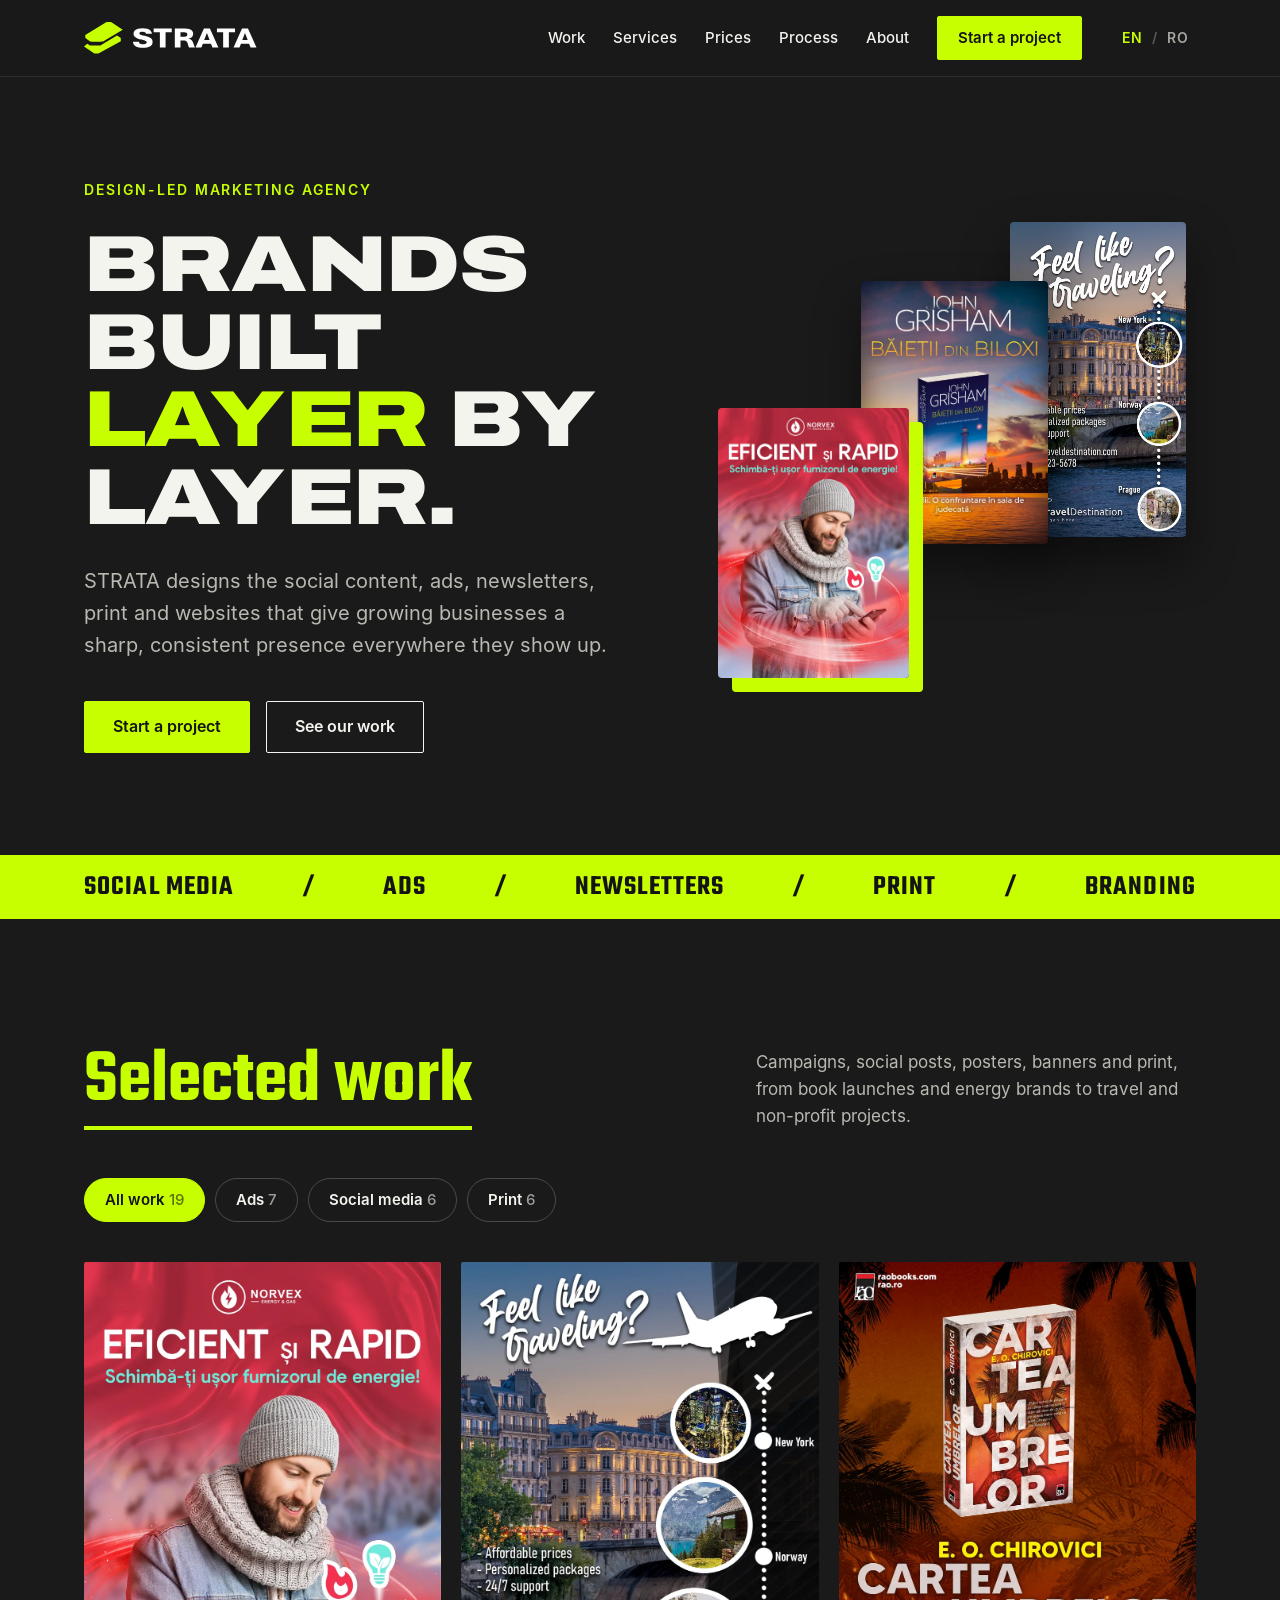
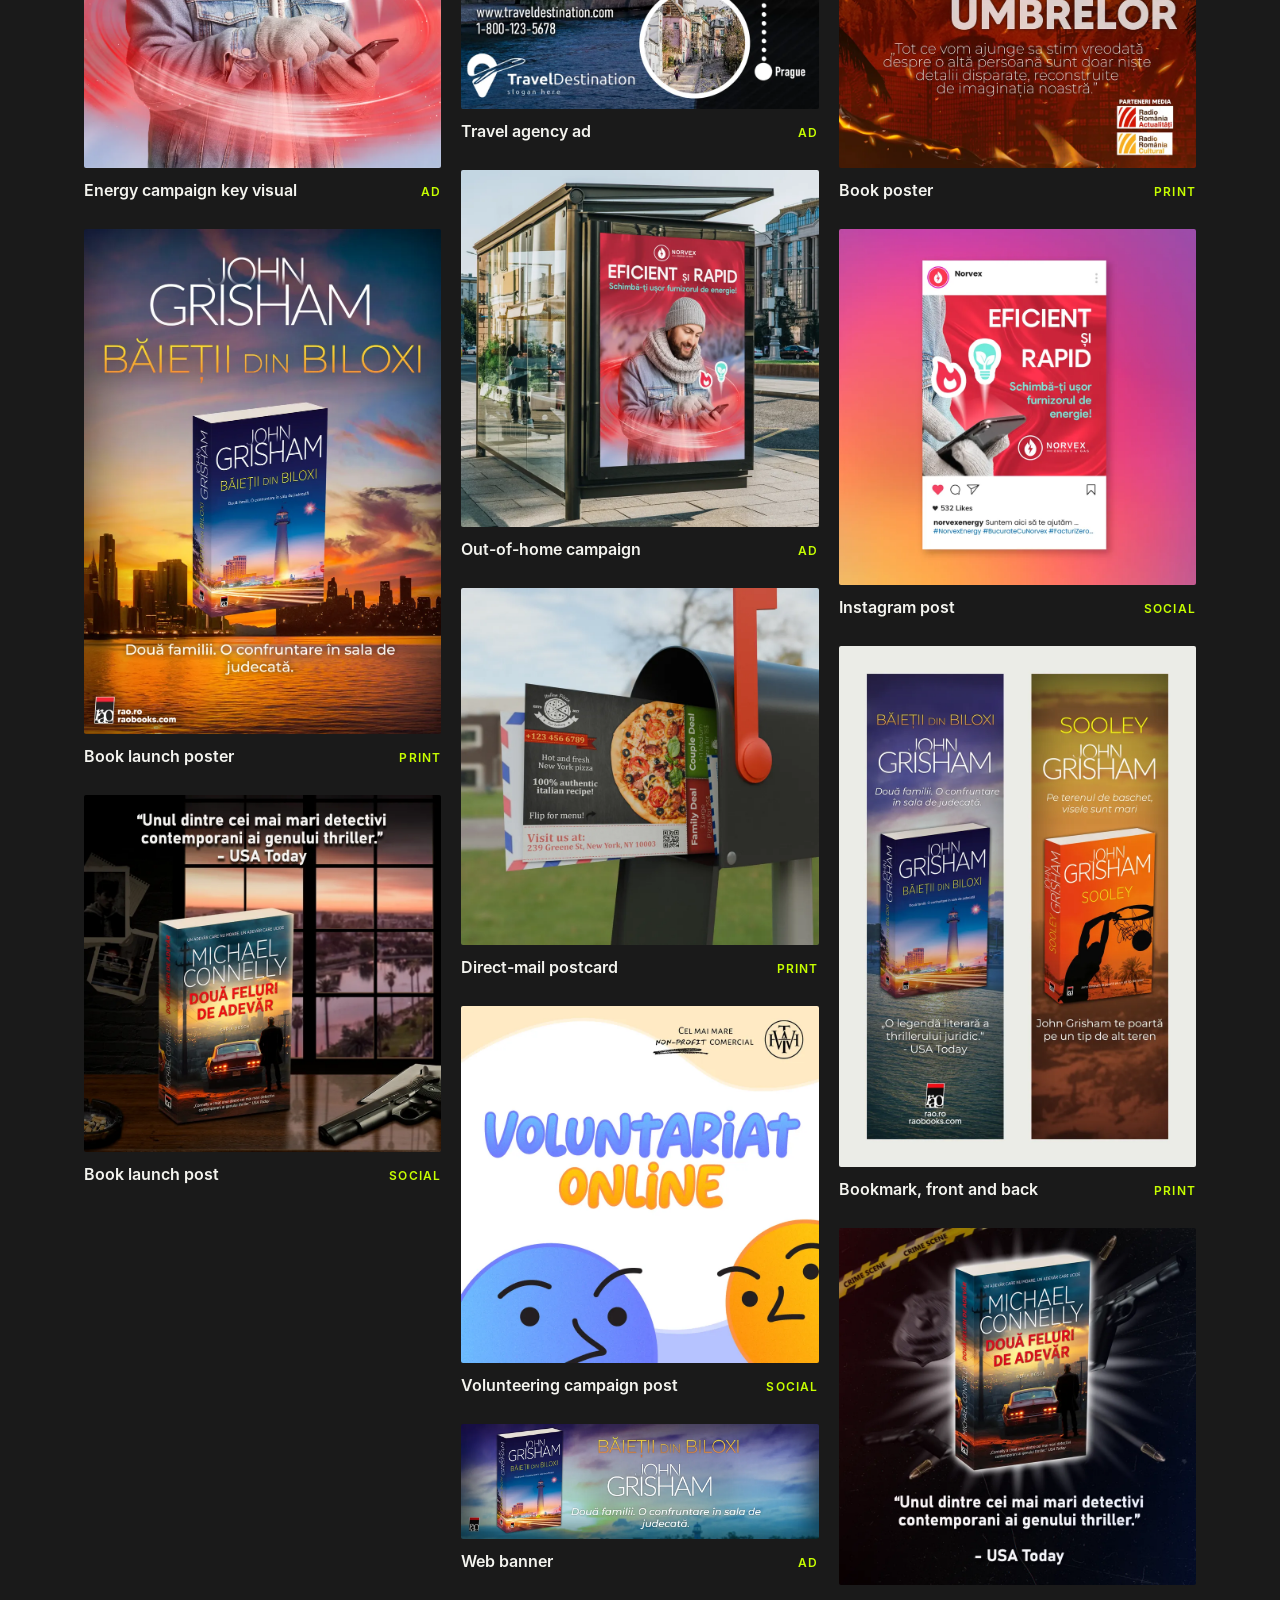
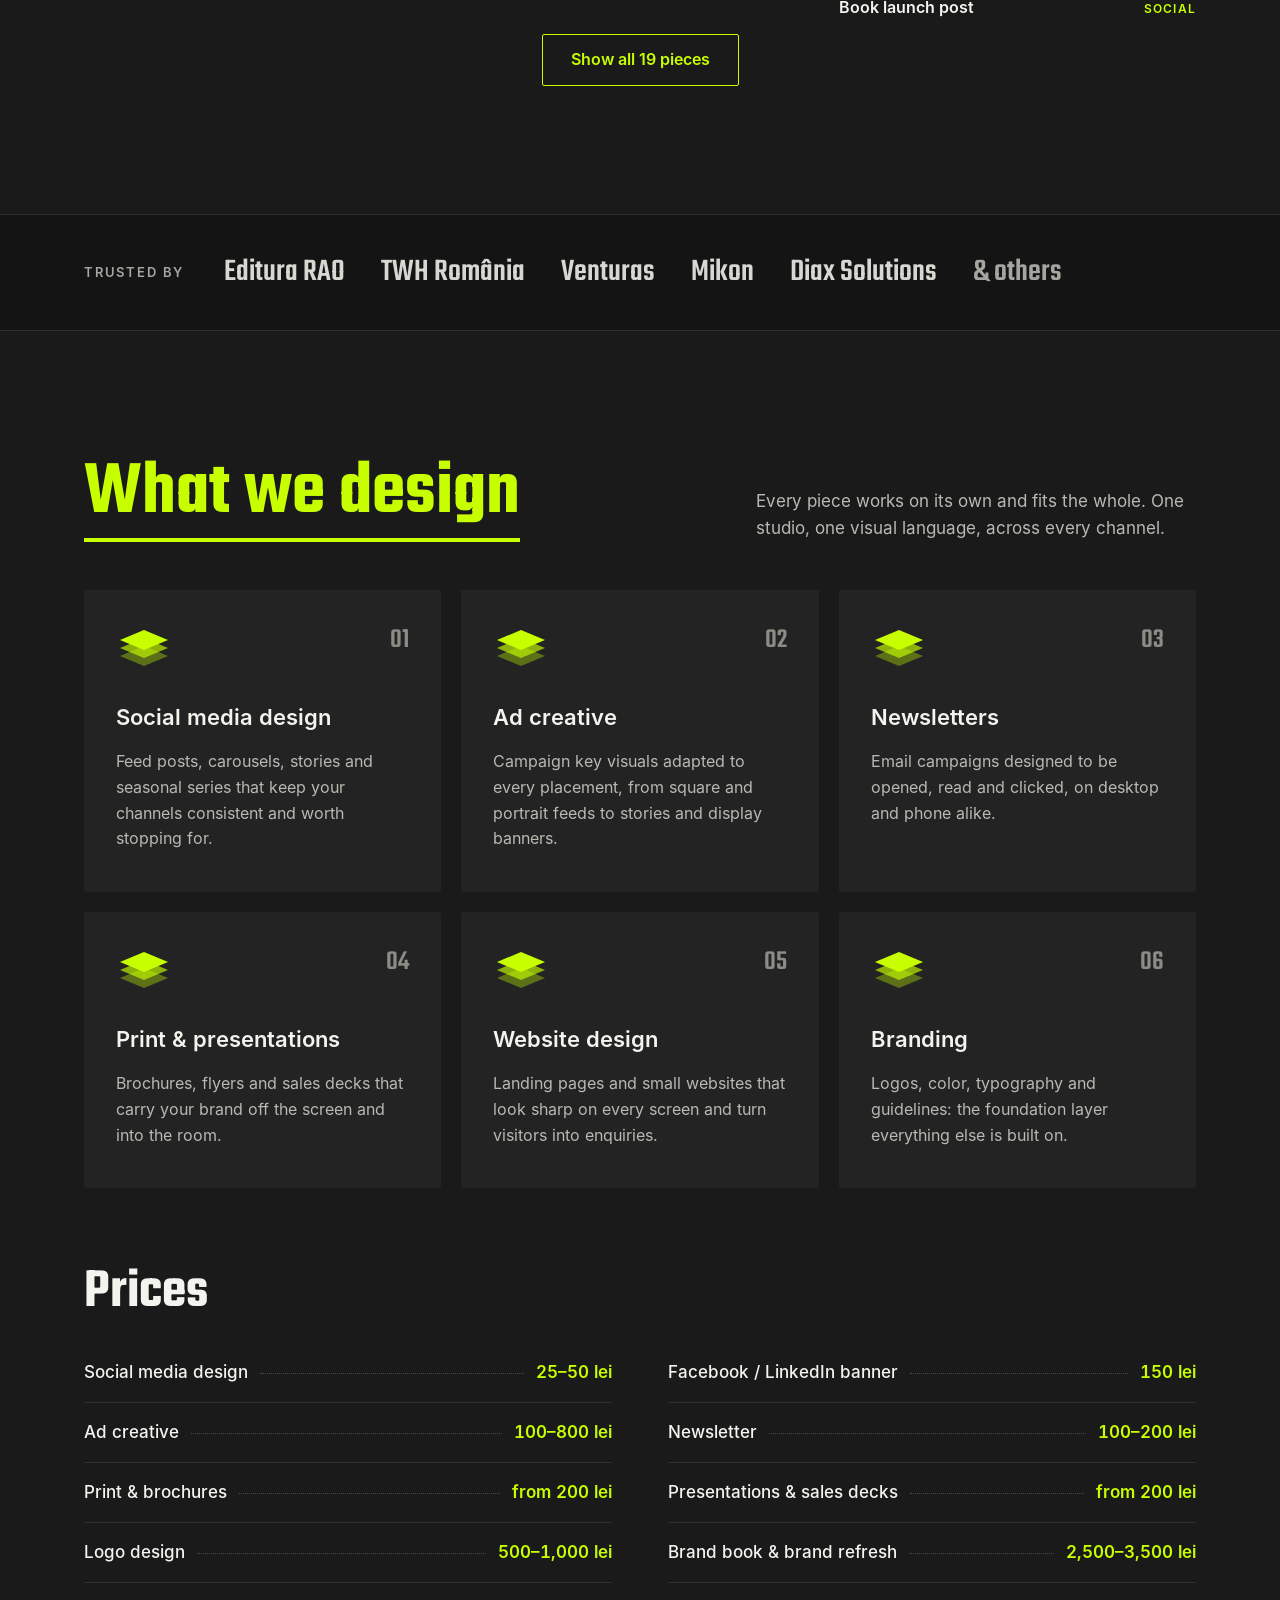
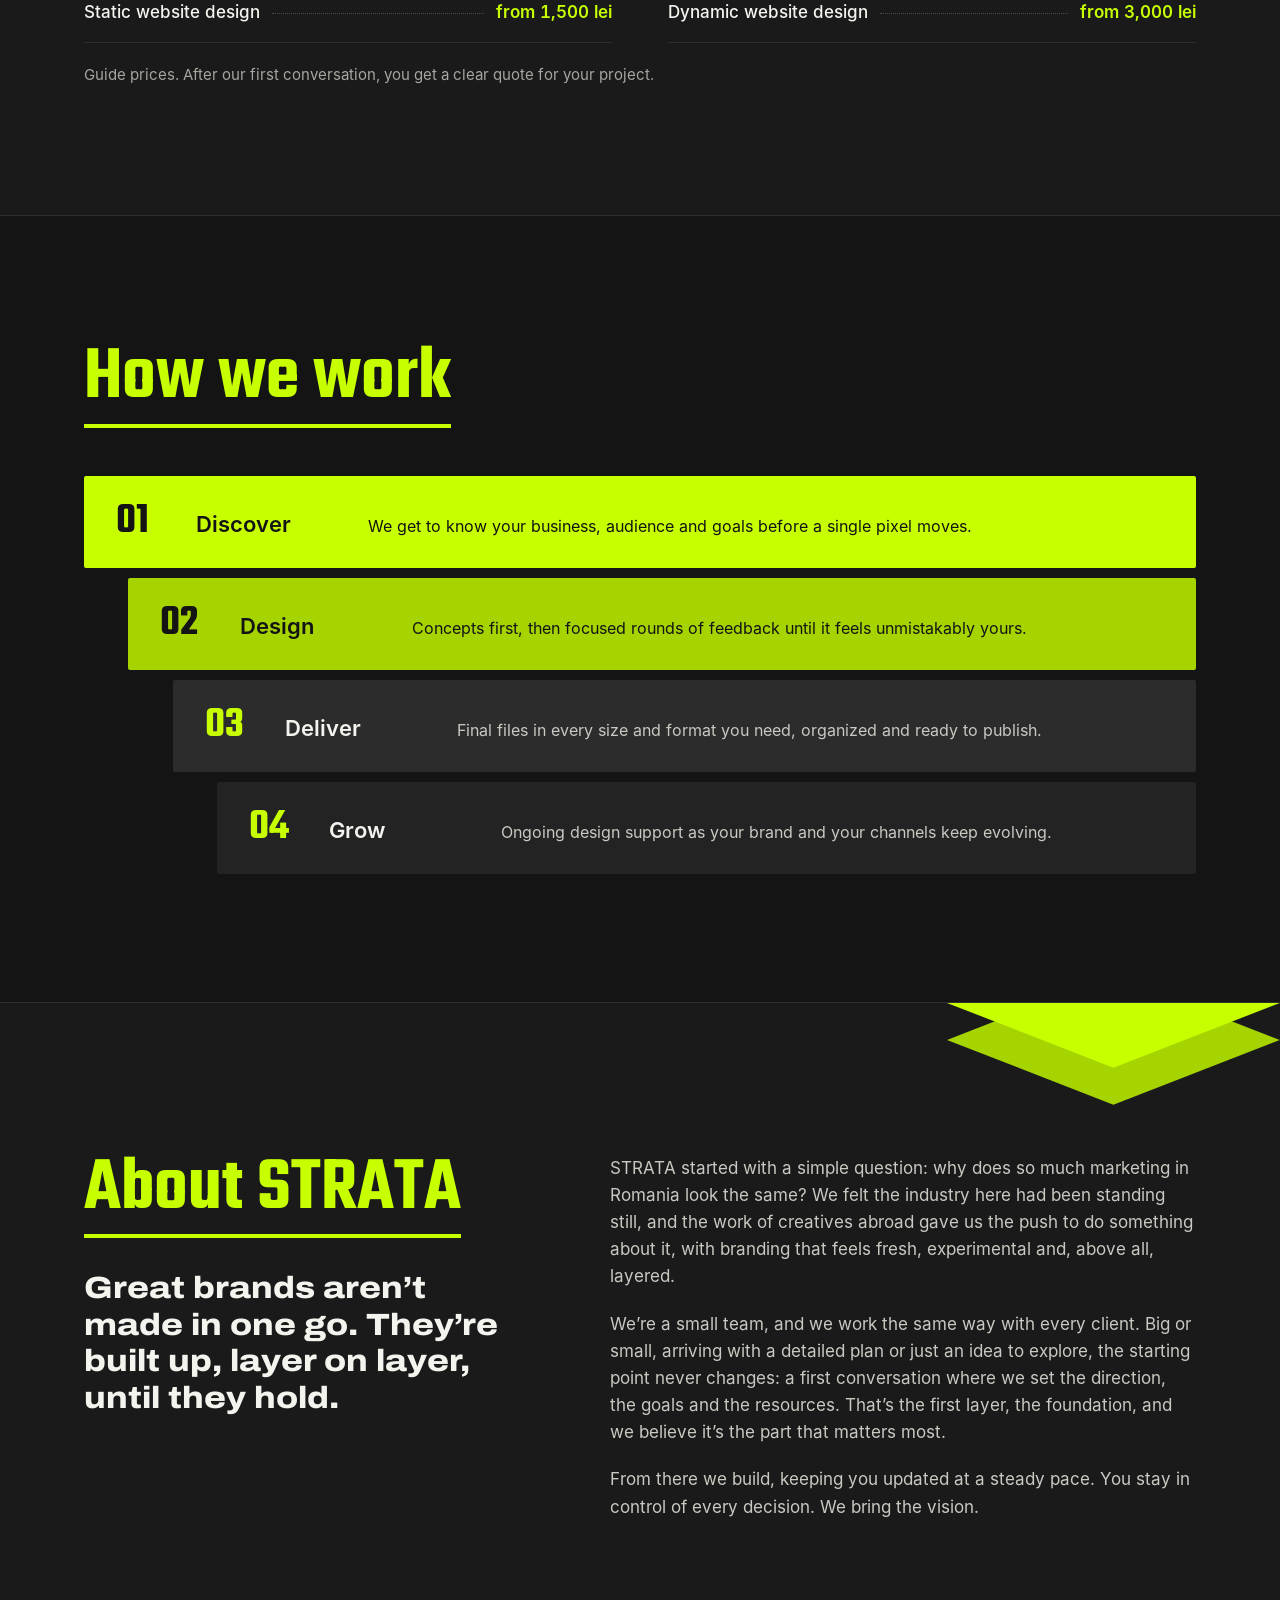
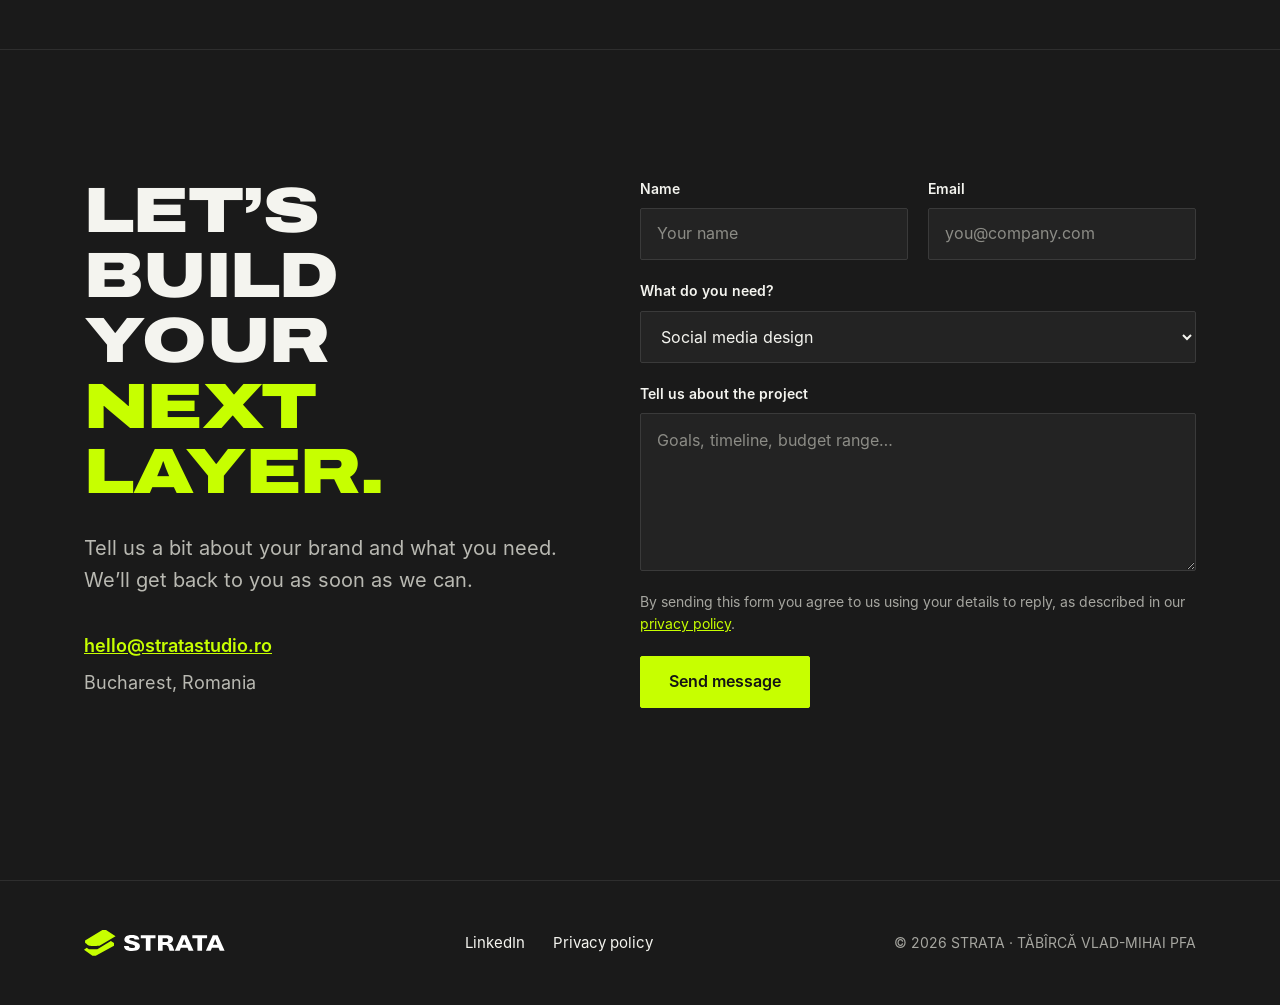
==== commit fb15bc3a: "Services: add price list, website and presentations; remove video - Price list (lei) under the servi" ====
--- a/index.html
+++ b/index.html
@@ -4,7 +4,7 @@
 <meta charset="utf-8">
 <meta name="viewport" content="width=device-width, initial-scale=1">
 <title>STRATA — Design-led marketing agency in Bucharest</title>
-<meta name="description" content="STRATA designs social media content, ads, newsletters, video, print and branding that give growing businesses a sharp, consistent presence. Based in Bucharest, Romania.">
+<meta name="description" content="STRATA designs social media content, ads, newsletters, print, websites and branding that give growing businesses a sharp, consistent presence. Based in Bucharest, Romania.">
 <meta name="theme-color" content="#1A1A1A">
 <link rel="canonical" href="https://stratastudio.ro/">
 <link rel="alternate" hreflang="en" href="https://stratastudio.ro/">
@@ -14,7 +14,7 @@
 <meta property="og:locale" content="en_US">
 <meta property="og:locale:alternate" content="ro_RO">
 <meta property="og:title" content="STRATA — Brands built layer by layer">
-<meta property="og:description" content="Design-led marketing agency: social media, ads, newsletters, video, print and branding.">
+<meta property="og:description" content="Design-led marketing agency: social media, ads, newsletters, print, websites and branding.">
 <meta property="og:url" content="https://stratastudio.ro/">
 <meta property="og:image" content="https://stratastudio.ro/img/brand/og-image.jpg">
 <meta property="og:image:width" content="1200">
@@ -25,7 +25,7 @@
 <link rel="apple-touch-icon" href="apple-touch-icon.png">
 <link rel="preload" href="fonts/archivo-expanded-black.woff" as="font" type="font/woff" crossorigin>
 <link rel="preload" href="fonts/inter-regular.woff" as="font" type="font/woff" crossorigin>
-<link rel="stylesheet" href="css/style.css?v=20261117">
+<link rel="stylesheet" href="css/style.css?v=20261117b">
 <script src="js/main.js?v=20261117" defer></script>
 </head>
 <body>
@@ -43,6 +43,7 @@
     <nav id="site-nav" class="site-nav" aria-label="Main">
       <a href="#work">Work</a>
       <a href="#services">Services</a>
+      <a href="#prices">Prices</a>
       <a href="#process">Process</a>
       <a href="#about">About</a>
       <a class="btn btn-primary btn-sm" href="#contact">Start a project</a>
@@ -63,7 +64,7 @@
     <div class="hero-copy">
       <p class="eyebrow">Design-led marketing agency</p>
       <h1 class="display">Brands built <span class="lime">layer</span> by layer.</h1>
-      <p class="lead">STRATA designs the social content, ads, newsletters, video and print that give growing businesses a sharp, consistent presence everywhere they show up.</p>
+      <p class="lead">STRATA designs the social content, ads, newsletters, print and websites that give growing businesses a sharp, consistent presence everywhere they show up.</p>
       <div class="hero-actions">
         <a class="btn btn-primary" href="#contact">Start a project</a>
         <a class="btn btn-outline" href="#work">See our work</a>
@@ -81,7 +82,7 @@
 
 <div class="strip">
   <div class="container strip-inner">
-    <span>Social media</span><span aria-hidden="true">/</span><span>Ads</span><span aria-hidden="true">/</span><span>Newsletters</span><span aria-hidden="true">/</span><span>Video</span><span aria-hidden="true">/</span><span>Print</span><span aria-hidden="true">/</span><span>Branding</span>
+    <span>Social media</span><span aria-hidden="true">/</span><span>Ads</span><span aria-hidden="true">/</span><span>Newsletters</span><span aria-hidden="true">/</span><span>Print</span><span aria-hidden="true">/</span><span>Branding</span>
   </div>
 </div>
 
@@ -159,17 +160,33 @@
         <p>Email campaigns designed to be opened, read and clicked, on desktop and phone alike.</p>
       </details>
       <details class="service" open>
-        <summary><svg class="layers" width="56" height="48" viewBox="0 0 56 48" aria-hidden="true"><polygon points="4,30 28,20 52,30 28,40" opacity="0.35"/><polygon points="4,22 28,12 52,22 28,32" opacity="0.65"/><polygon points="4,14 28,4 52,14 28,24"/></svg><span class="num">04</span><h3>Video &amp; reels</h3><span class="plus" aria-hidden="true">+</span></summary>
-        <p>Short vertical video for Reels, TikTok and Stories: product moments, lifestyle scenes and launch teasers.</p>
-      </details>
-      <details class="service" open>
-        <summary><svg class="layers" width="56" height="48" viewBox="0 0 56 48" aria-hidden="true"><polygon points="4,30 28,20 52,30 28,40" opacity="0.35"/><polygon points="4,22 28,12 52,22 28,32" opacity="0.65"/><polygon points="4,14 28,4 52,14 28,24"/></svg><span class="num">05</span><h3>Print &amp; brochures</h3><span class="plus" aria-hidden="true">+</span></summary>
-        <p>Presentation brochures, flyers and sales materials that carry your brand off the screen.</p>
+        <summary><svg class="layers" width="56" height="48" viewBox="0 0 56 48" aria-hidden="true"><polygon points="4,30 28,20 52,30 28,40" opacity="0.35"/><polygon points="4,22 28,12 52,22 28,32" opacity="0.65"/><polygon points="4,14 28,4 52,14 28,24"/></svg><span class="num">04</span><h3>Print &amp; presentations</h3><span class="plus" aria-hidden="true">+</span></summary>
+        <p>Brochures, flyers and sales decks that carry your brand off the screen and into the room.</p>
+      </details>
+      <details class="service" open>
+        <summary><svg class="layers" width="56" height="48" viewBox="0 0 56 48" aria-hidden="true"><polygon points="4,30 28,20 52,30 28,40" opacity="0.35"/><polygon points="4,22 28,12 52,22 28,32" opacity="0.65"/><polygon points="4,14 28,4 52,14 28,24"/></svg><span class="num">05</span><h3>Website design</h3><span class="plus" aria-hidden="true">+</span></summary>
+        <p>Landing pages and small websites that look sharp on every screen and turn visitors into enquiries.</p>
       </details>
       <details class="service" open>
         <summary><svg class="layers" width="56" height="48" viewBox="0 0 56 48" aria-hidden="true"><polygon points="4,30 28,20 52,30 28,40" opacity="0.35"/><polygon points="4,22 28,12 52,22 28,32" opacity="0.65"/><polygon points="4,14 28,4 52,14 28,24"/></svg><span class="num">06</span><h3>Branding</h3><span class="plus" aria-hidden="true">+</span></summary>
         <p>Logos, color, typography and guidelines: the foundation layer everything else is built on.</p>
       </details>
+    </div>
+    <div class="prices" id="prices">
+      <h3 class="prices-title">Prices</h3>
+      <ul class="price-list">
+        <li><span class="price-name">Social media design</span><span class="price-dots" aria-hidden="true"></span><span class="price">25–50 lei</span></li>
+        <li><span class="price-name">Facebook / LinkedIn banner</span><span class="price-dots" aria-hidden="true"></span><span class="price">150 lei</span></li>
+        <li><span class="price-name">Ad creative</span><span class="price-dots" aria-hidden="true"></span><span class="price">100–800 lei</span></li>
+        <li><span class="price-name">Newsletter</span><span class="price-dots" aria-hidden="true"></span><span class="price">100–200 lei</span></li>
+        <li><span class="price-name">Print &amp; brochures</span><span class="price-dots" aria-hidden="true"></span><span class="price">from 200 lei</span></li>
+        <li><span class="price-name">Presentations &amp; sales decks</span><span class="price-dots" aria-hidden="true"></span><span class="price">from 200 lei</span></li>
+        <li><span class="price-name">Logo design</span><span class="price-dots" aria-hidden="true"></span><span class="price">500–1,000 lei</span></li>
+        <li><span class="price-name">Brand book &amp; brand refresh</span><span class="price-dots" aria-hidden="true"></span><span class="price">2,500–3,500 lei</span></li>
+        <li><span class="price-name">Static website design</span><span class="price-dots" aria-hidden="true"></span><span class="price">from 1,500 lei</span></li>
+        <li><span class="price-name">Dynamic website design</span><span class="price-dots" aria-hidden="true"></span><span class="price">from 3,000 lei</span></li>
+      </ul>
+      <p class="prices-note">Guide prices. After our first conversation, you get a clear quote for your project.</p>
     </div>
   </div>
 </section>
@@ -234,8 +251,9 @@
           <option>Social media design</option>
           <option>Ad creative</option>
           <option>Newsletters</option>
-          <option>Video &amp; reels</option>
           <option>Print &amp; brochures</option>
+          <option>Presentations &amp; sales decks</option>
+          <option>Website design</option>
           <option>Branding</option>
           <option>Something else</option>
         </select>
--- a/css/style.css
+++ b/css/style.css
@@ -131,6 +131,16 @@
 .service h3 { grid-area: title; margin: 0; font-size: 22px; font-weight: 600; line-height: 1.25; }
 .service .plus { display: none; }
 .service p { margin: 18px 0 0; font-size: 16px; color: var(--muted); }
+
+/* Prices */
+.prices { margin-top: clamp(48px, 7vw, 80px); }
+.prices-title { margin: 0 0 24px; font-family: var(--heading); font-weight: 600; font-size: clamp(40px, 4.4vw, 56px); line-height: .9; color: var(--paper); }
+.price-list { list-style: none; margin: 0; padding: 0; display: grid; grid-template-columns: repeat(2, minmax(0, 1fr)); column-gap: 56px; }
+.price-list li { display: flex; align-items: baseline; gap: 12px; padding: 16px 0; border-bottom: 1px solid var(--line); font-size: 17px; }
+.price-name { font-weight: 500; }
+.price-dots { flex: 1; min-width: 24px; border-bottom: 1px dotted #4A4A4A; transform: translateY(-4px); }
+.price { flex-shrink: 0; font-weight: 600; color: var(--lime); white-space: nowrap; font-variant-numeric: tabular-nums; }
+.prices-note { margin: 20px 0 0; font-size: 15px; color: var(--muted-2); }
 
 /* Process */
 .steps { list-style: none; margin: 0; padding: 0; display: flex; flex-direction: column; gap: 10px; }
@@ -236,6 +246,8 @@
   .service[open] .plus { transform: rotate(45deg); }
   .service p { margin: 0; padding: 0 18px 22px 60px; font-size: 15px; }
 
+  .price-list { grid-template-columns: 1fr; }
+  .price-list li { font-size: 15px; padding: 14px 0; }
   .step { display: block; padding: 18px 20px; }
   .step-num { font-size: 36px; margin-right: 14px; }
   .step-name { font-size: 20px; }
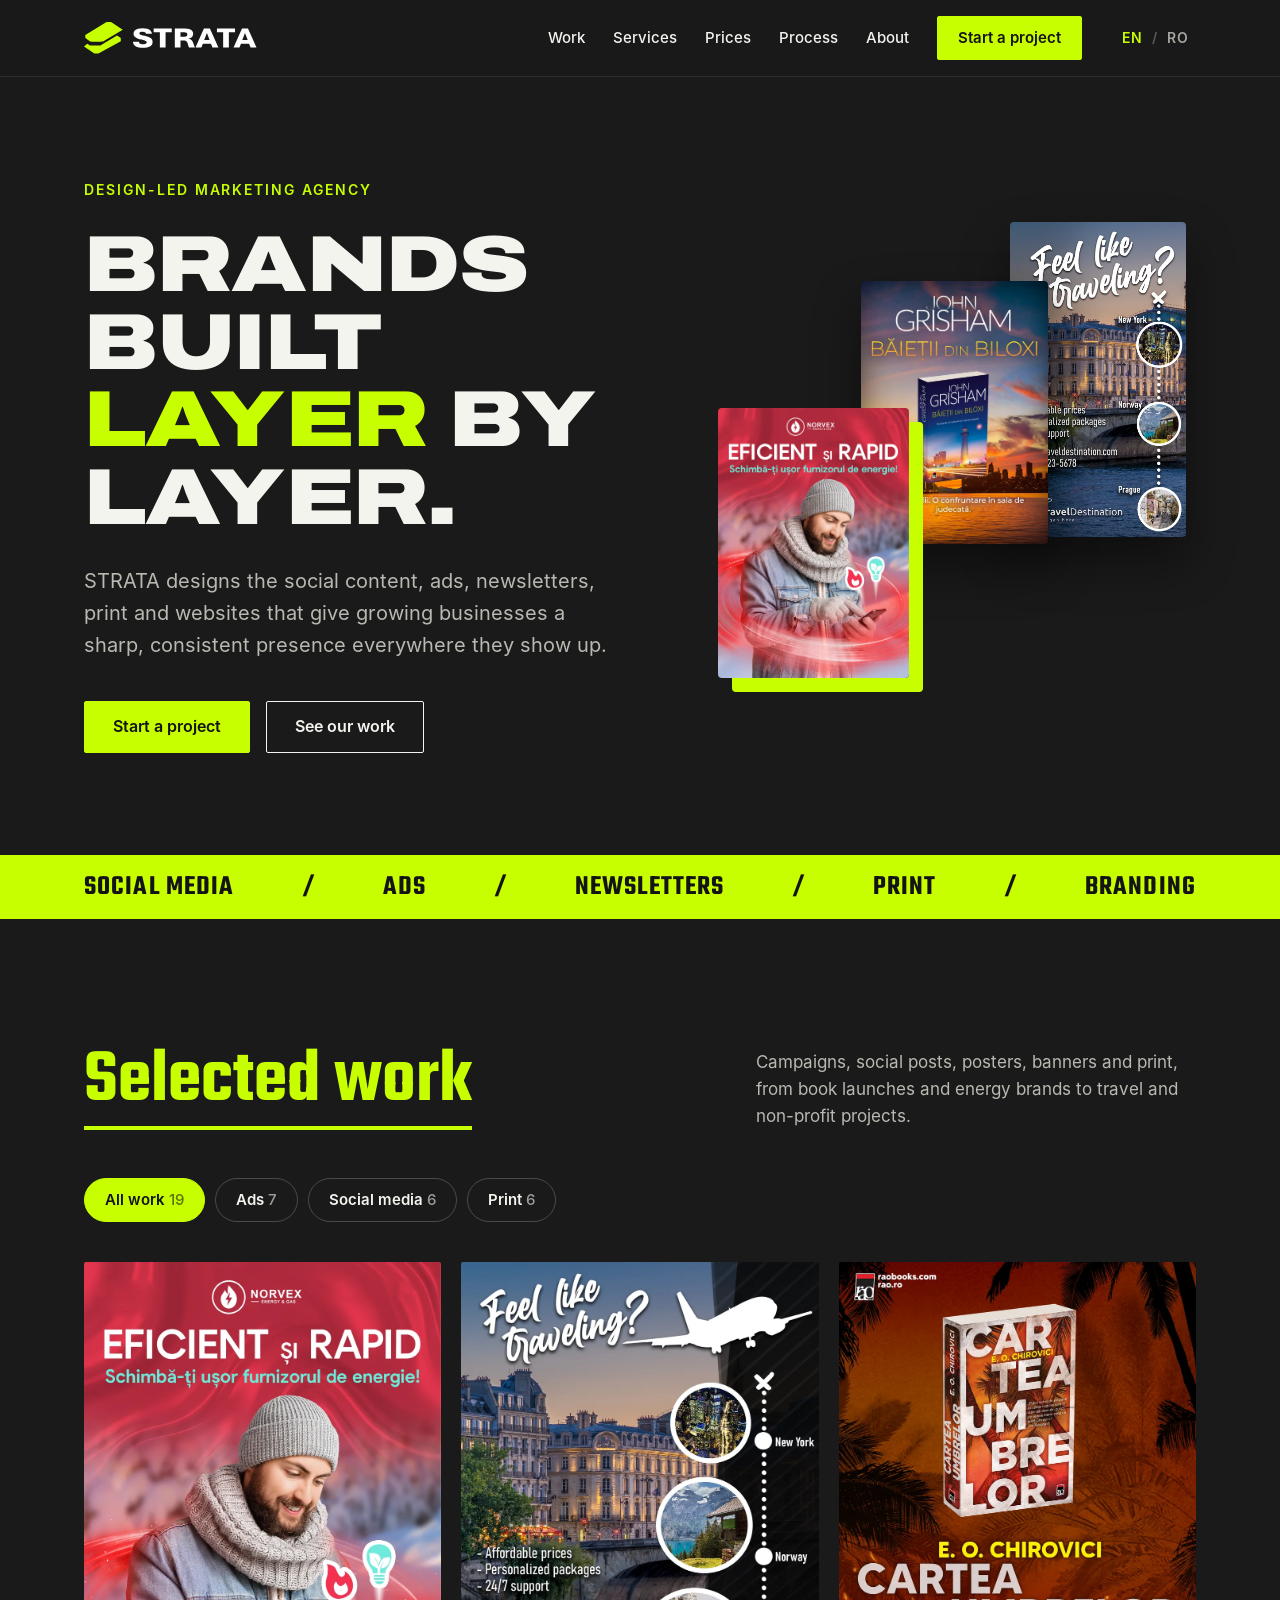
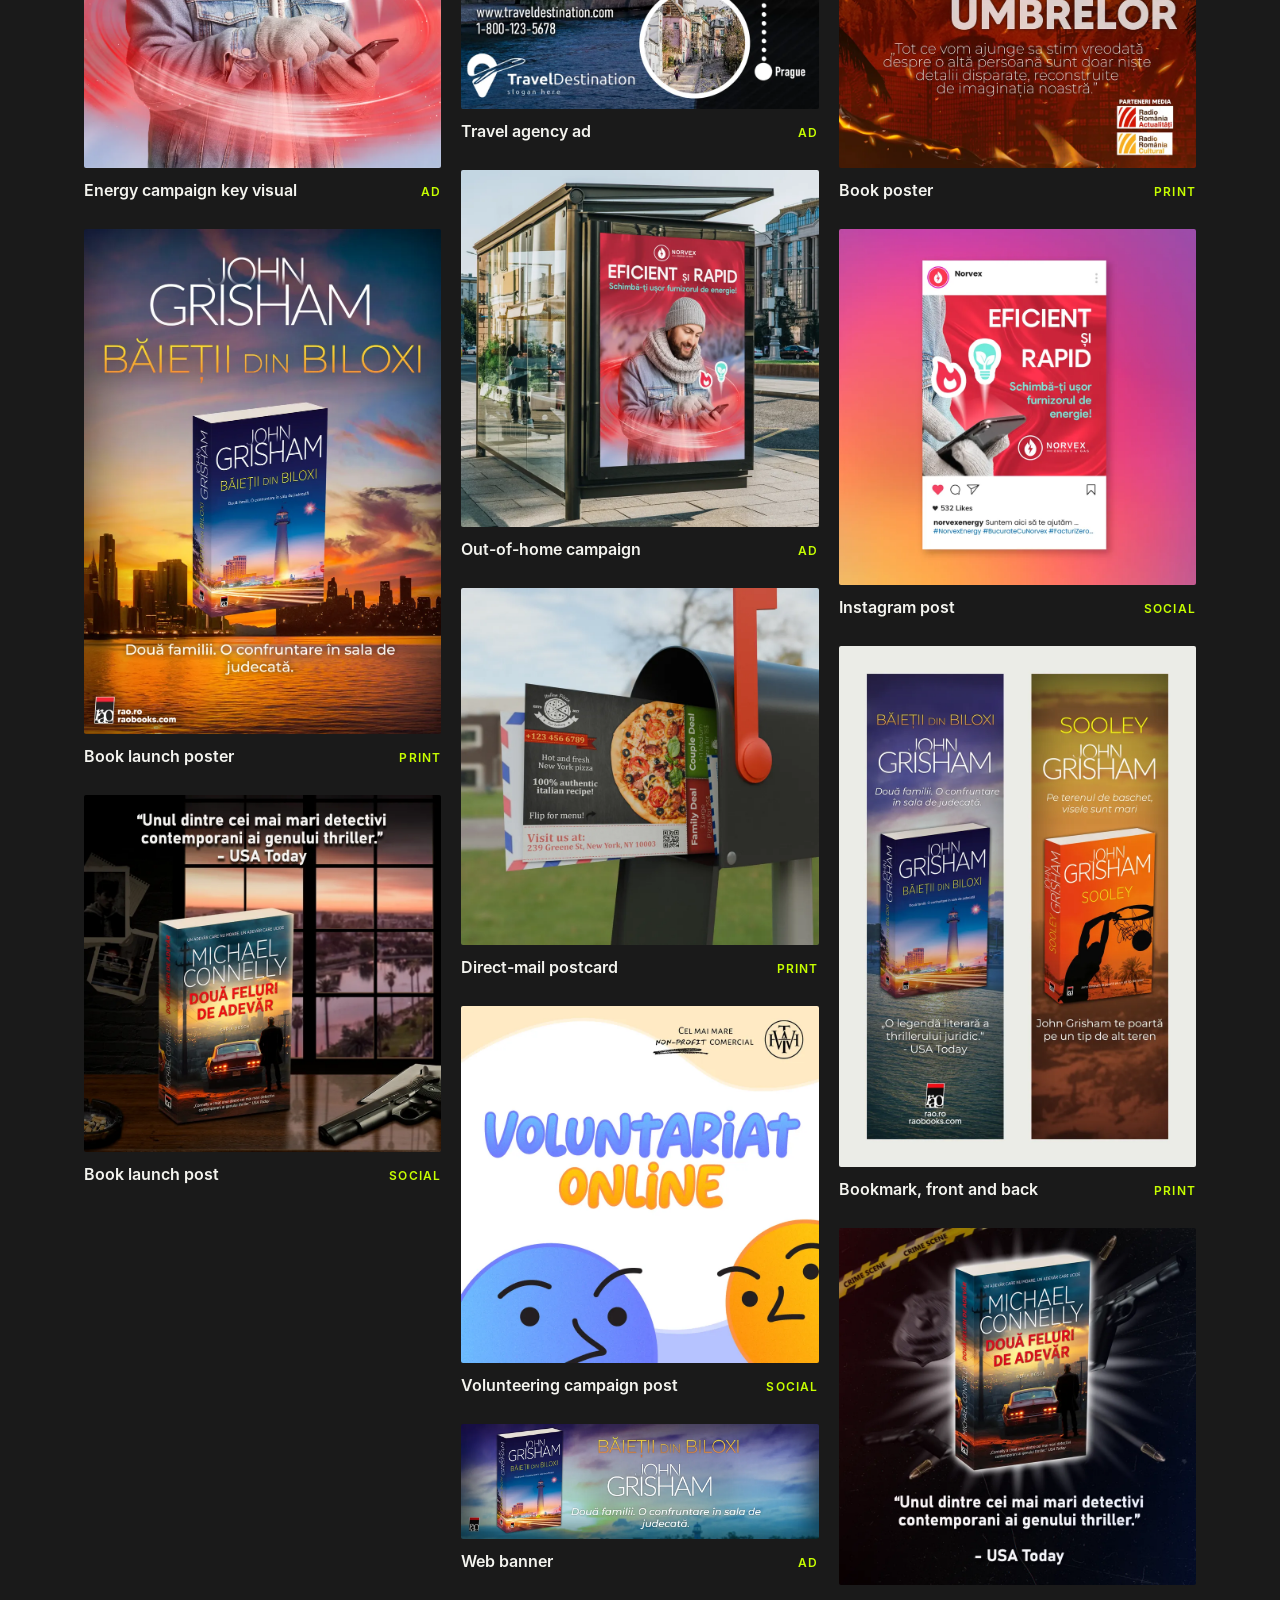
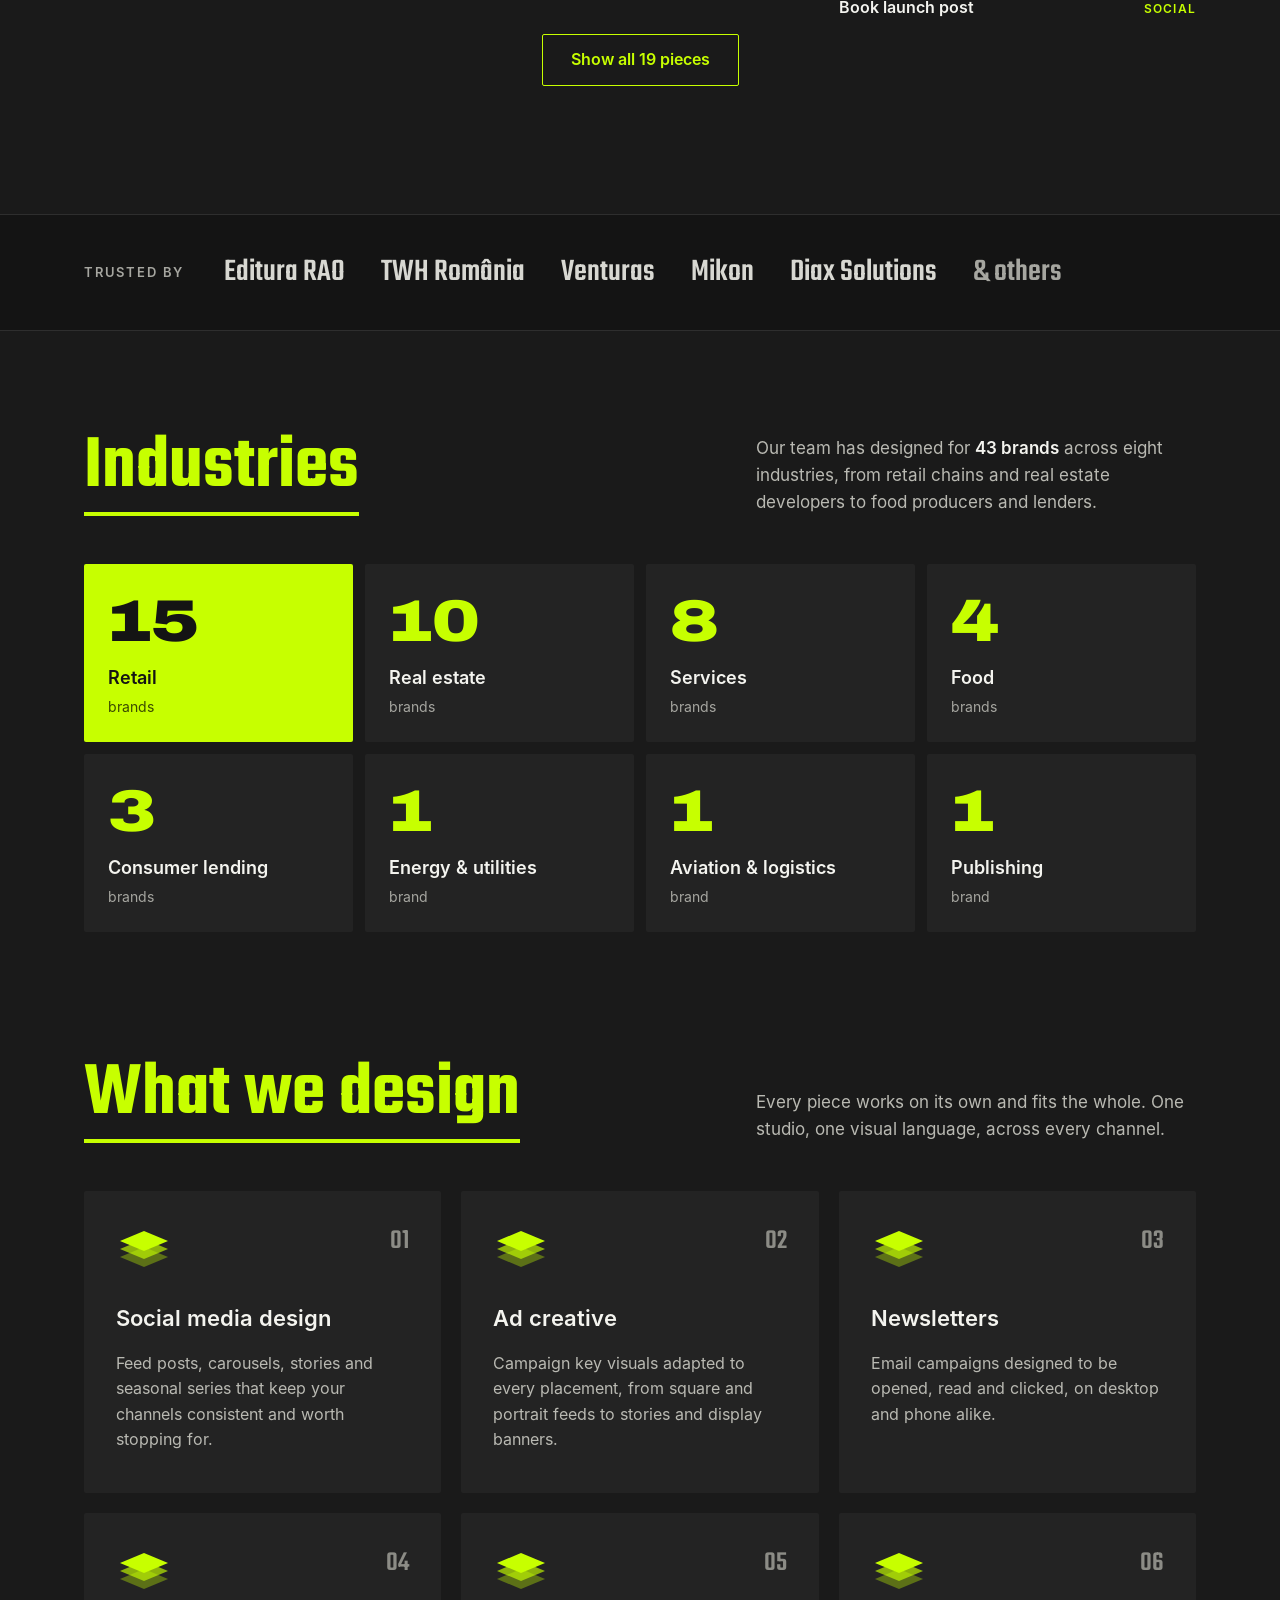
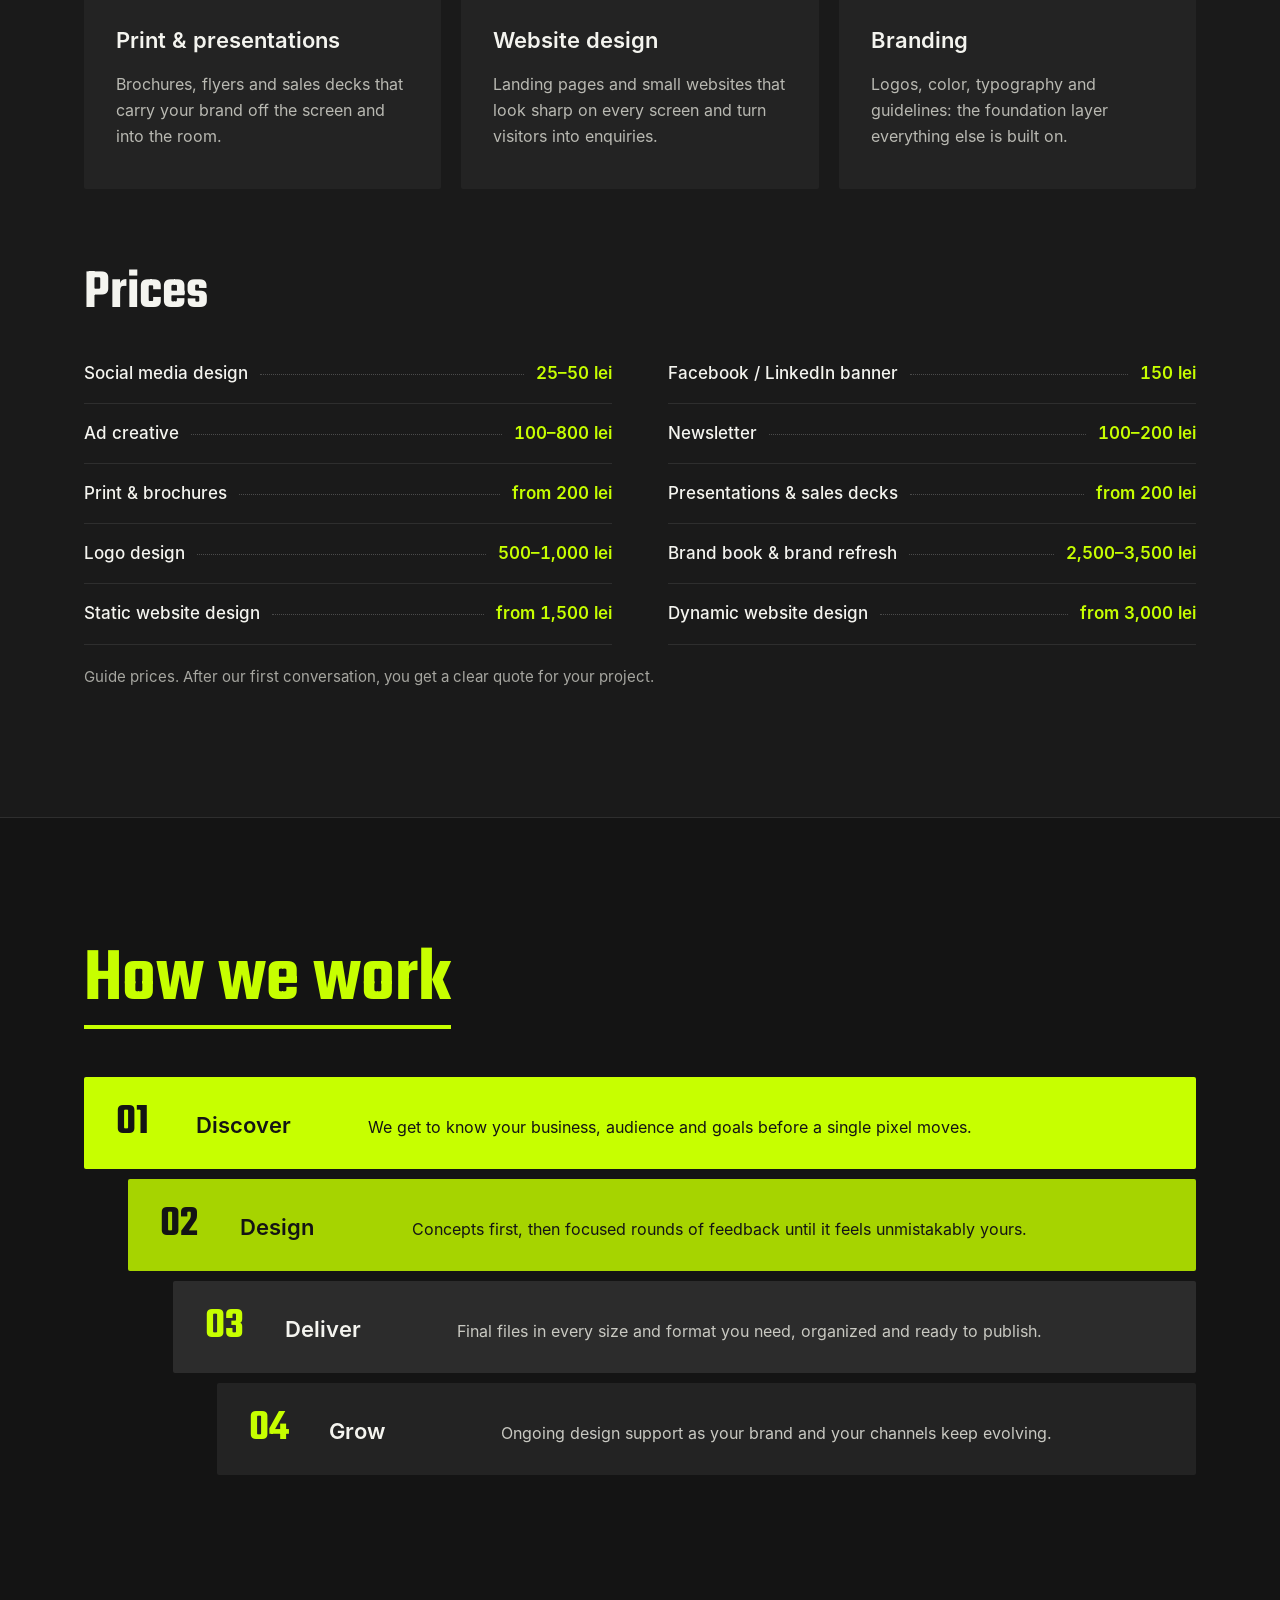
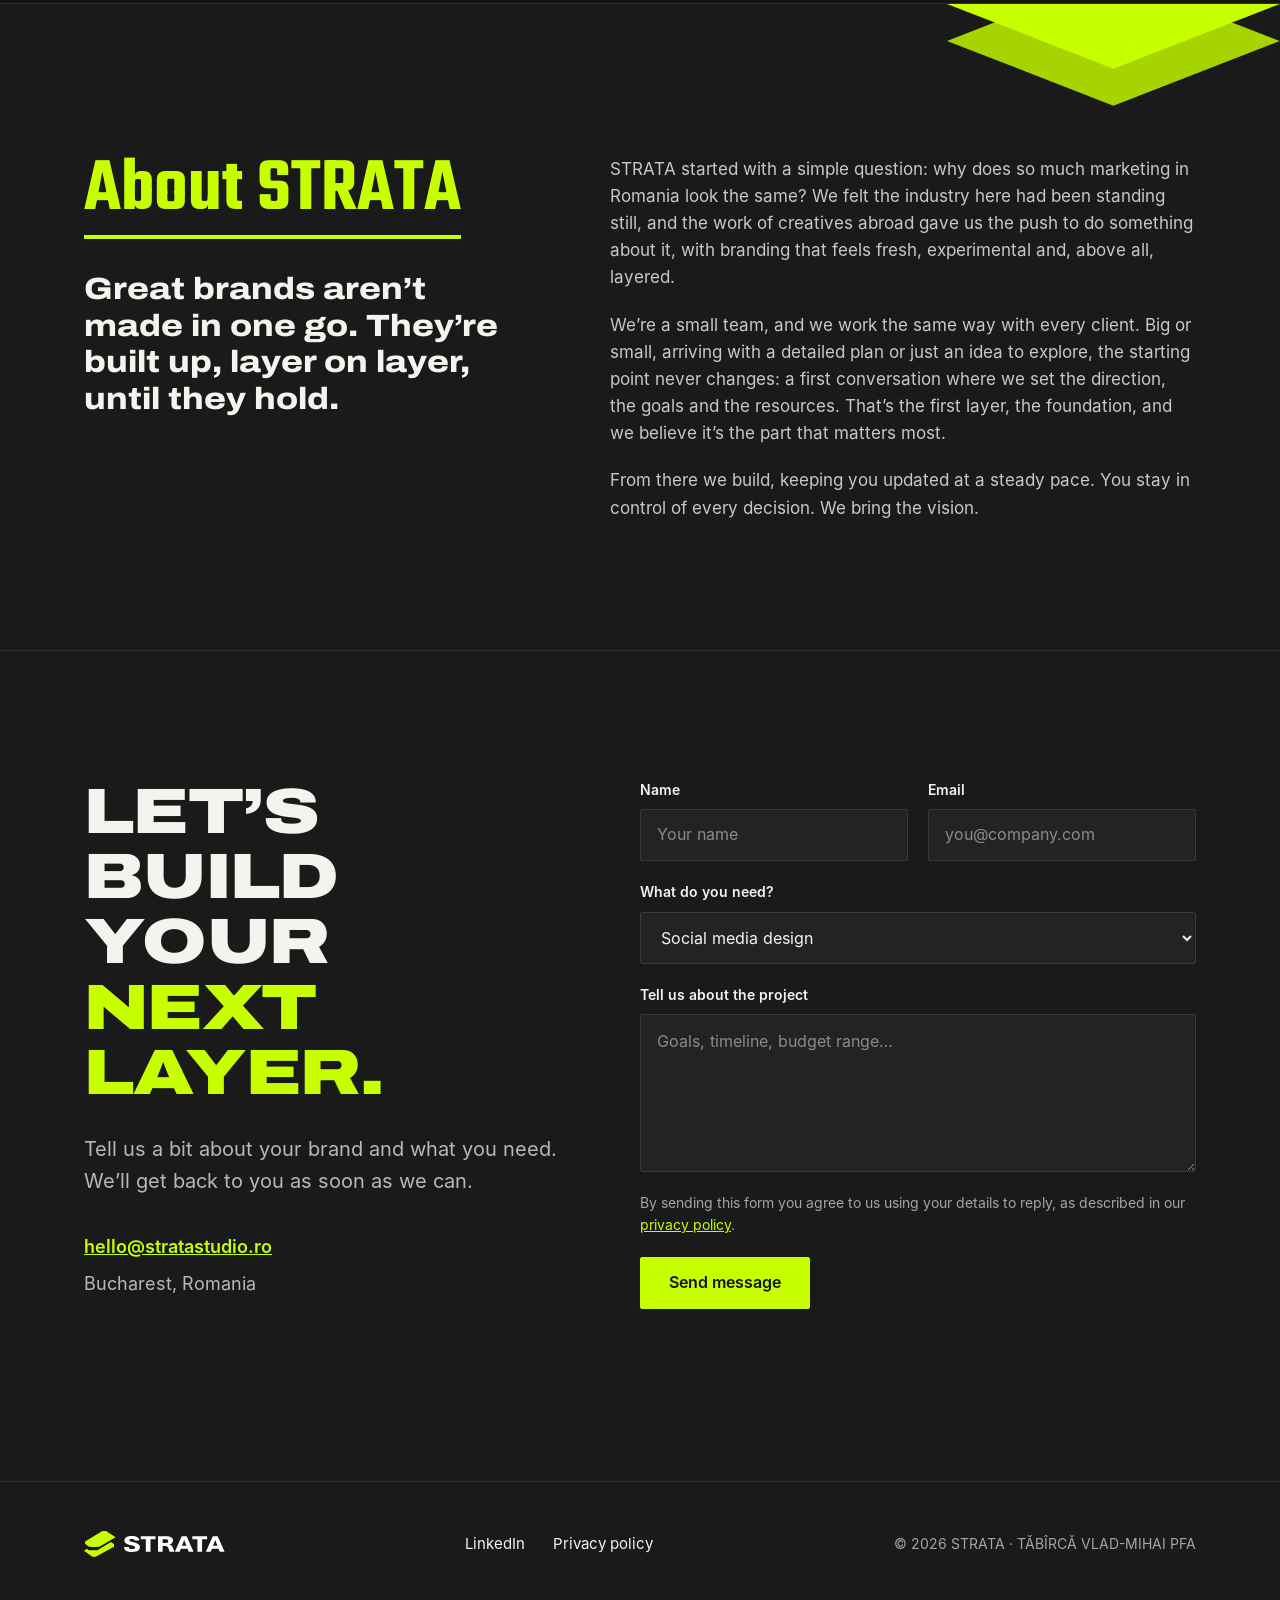
==== commit bcdca223: "Add Industries section (43 brands across 8 industries) on EN and RO pages Co-Authored-By: Claude Opu" ====
--- a/index.html
+++ b/index.html
@@ -25,7 +25,7 @@
 <link rel="apple-touch-icon" href="apple-touch-icon.png">
 <link rel="preload" href="fonts/archivo-expanded-black.woff" as="font" type="font/woff" crossorigin>
 <link rel="preload" href="fonts/inter-regular.woff" as="font" type="font/woff" crossorigin>
-<link rel="stylesheet" href="css/style.css?v=20261117b">
+<link rel="stylesheet" href="css/style.css?v=20261117c">
 <script src="js/main.js?v=20261117" defer></script>
 </head>
 <body>
@@ -139,6 +139,26 @@
   </div>
 </section>
 
+<!-- INDUSTRIES -->
+<section id="industries" class="section industries" aria-label="Industries">
+  <div class="container">
+    <div class="section-head">
+      <h2 class="section-title">Industries</h2>
+      <p class="section-intro">Our team has designed for <strong>43 brands</strong> across eight industries, from retail chains and real estate developers to food producers and lenders.</p>
+    </div>
+    <ul class="industry-grid">
+      <li class="industry"><span class="industry-num">15</span><span class="industry-name">Retail</span><span class="industry-unit">brands</span></li>
+      <li class="industry"><span class="industry-num">10</span><span class="industry-name">Real estate</span><span class="industry-unit">brands</span></li>
+      <li class="industry"><span class="industry-num">8</span><span class="industry-name">Services</span><span class="industry-unit">brands</span></li>
+      <li class="industry"><span class="industry-num">4</span><span class="industry-name">Food</span><span class="industry-unit">brands</span></li>
+      <li class="industry"><span class="industry-num">3</span><span class="industry-name">Consumer lending</span><span class="industry-unit">brands</span></li>
+      <li class="industry"><span class="industry-num">1</span><span class="industry-name">Energy &amp; utilities</span><span class="industry-unit">brand</span></li>
+      <li class="industry"><span class="industry-num">1</span><span class="industry-name">Aviation &amp; logistics</span><span class="industry-unit">brand</span></li>
+      <li class="industry"><span class="industry-num">1</span><span class="industry-name">Publishing</span><span class="industry-unit">brand</span></li>
+    </ul>
+  </div>
+</section>
+
 <!-- SERVICES -->
 <section id="services" class="section">
   <div class="container">
--- a/css/style.css
+++ b/css/style.css
@@ -120,6 +120,18 @@
 .clients-inner { display: flex; flex-wrap: wrap; align-items: center; gap: 12px 40px; padding-block: 40px; }
 .clients-label { margin: 0; font-size: 13px; font-weight: 600; letter-spacing: .14em; text-transform: uppercase; color: var(--muted-2); }
 .clients-list { list-style: none; margin: 0; padding: 0; flex: 1 1 600px; display: flex; flex-wrap: wrap; gap: 6px 36px; font-family: var(--heading); font-weight: 500; font-size: 32px; line-height: 1.1; color: #D8D8D2; }
+
+/* Industries */
+.industries { padding-top: clamp(56px, 8vw, 104px); padding-bottom: 0; }
+.section-intro strong { color: var(--paper); font-weight: 600; }
+.industry-grid { list-style: none; margin: 0; padding: 0; display: grid; grid-template-columns: repeat(4, minmax(0, 1fr)); gap: 12px; }
+.industry { display: flex; flex-direction: column; gap: 6px; padding: 28px 24px 24px; background: var(--surface); border-radius: var(--radius); }
+.industry:first-child { background: var(--lime); color: var(--ink-deep); }
+.industry-num { font-family: var(--display); font-weight: 900; font-stretch: 125%; font-size: clamp(44px, 4.6vw, 64px); line-height: 1; color: var(--lime); }
+.industry:first-child .industry-num { color: var(--ink-deep); }
+.industry-name { margin-top: 10px; font-size: 18px; font-weight: 600; line-height: 1.25; }
+.industry-unit { font-size: 14px; color: var(--muted-2); }
+.industry:first-child .industry-unit { color: #3A4A00; }
 
 /* Services */
 .services { display: grid; grid-template-columns: repeat(auto-fit, minmax(300px, 1fr)); gap: 20px; }
@@ -197,6 +209,8 @@
 .legal { margin: 0; font-size: 14px; color: var(--muted-2); }
 
 /* Phone and small tablet */
+@media (max-width: 1000px) { .industry-grid { grid-template-columns: repeat(2, minmax(0, 1fr)); } }
+
 @media (max-width: 760px) {
   body { font-size: 16px; }
   .header-inner { min-height: 68px; }
@@ -246,6 +260,10 @@
   .service[open] .plus { transform: rotate(45deg); }
   .service p { margin: 0; padding: 0 18px 22px 60px; font-size: 15px; }
 
+  .industry-grid { grid-template-columns: repeat(2, minmax(0, 1fr)); gap: 8px; }
+  .industry { padding: 20px 16px 18px; }
+  .industry-name { font-size: 16px; margin-top: 6px; }
+  .industry-unit { font-size: 13px; }
   .price-list { grid-template-columns: 1fr; }
   .price-list li { font-size: 15px; padding: 14px 0; }
   .step { display: block; padding: 18px 20px; }
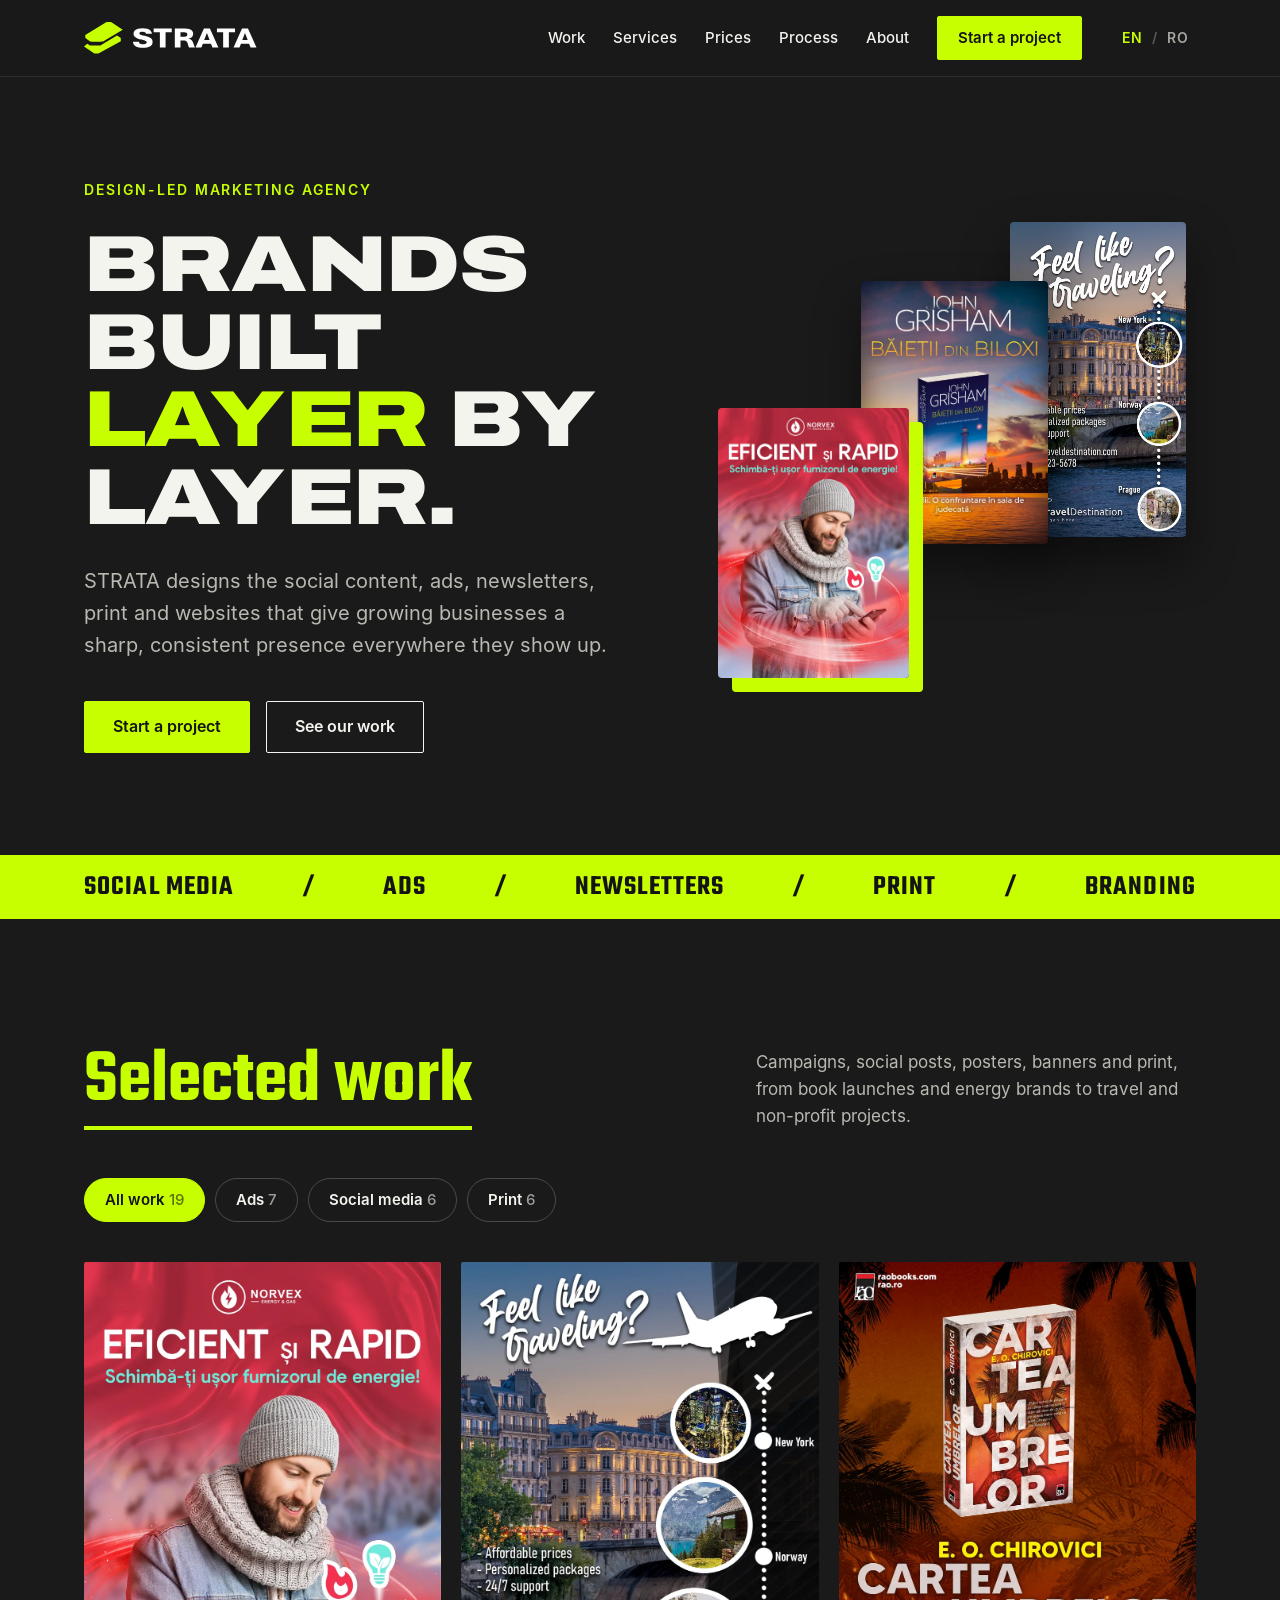
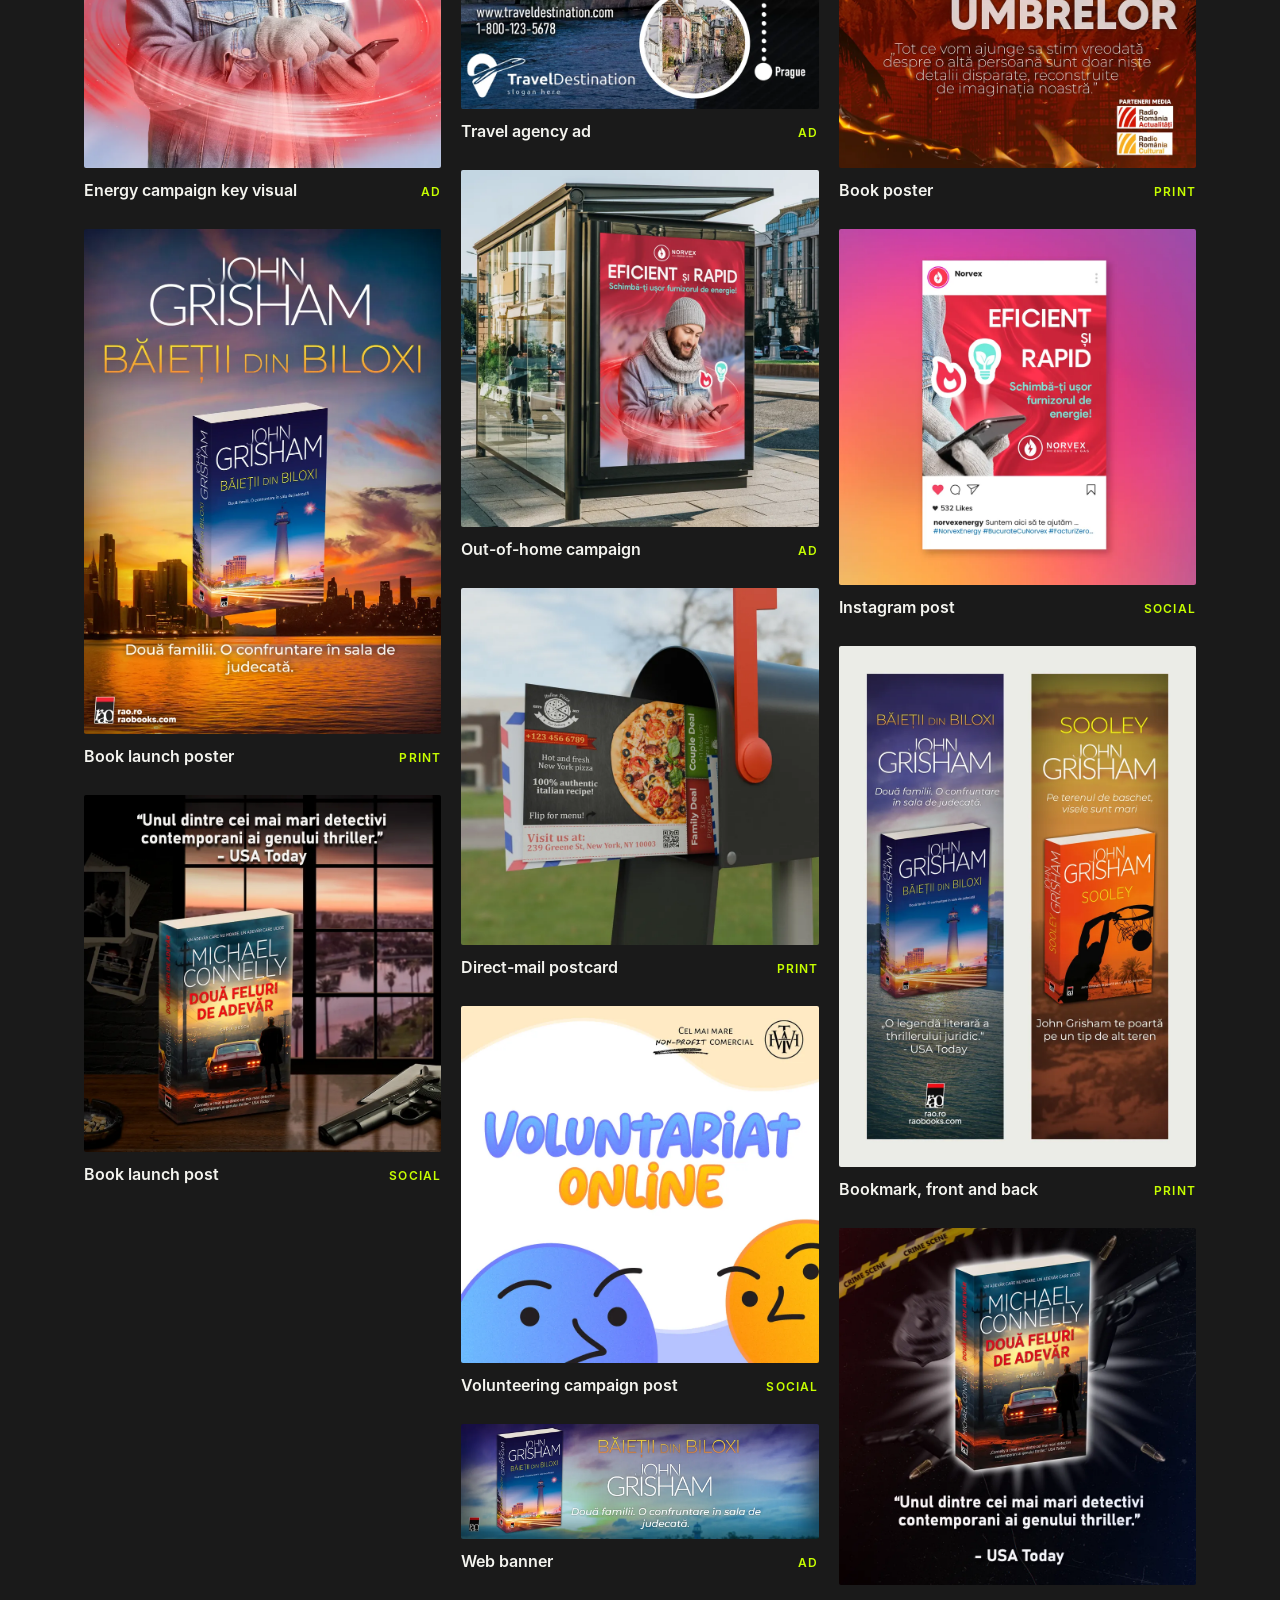
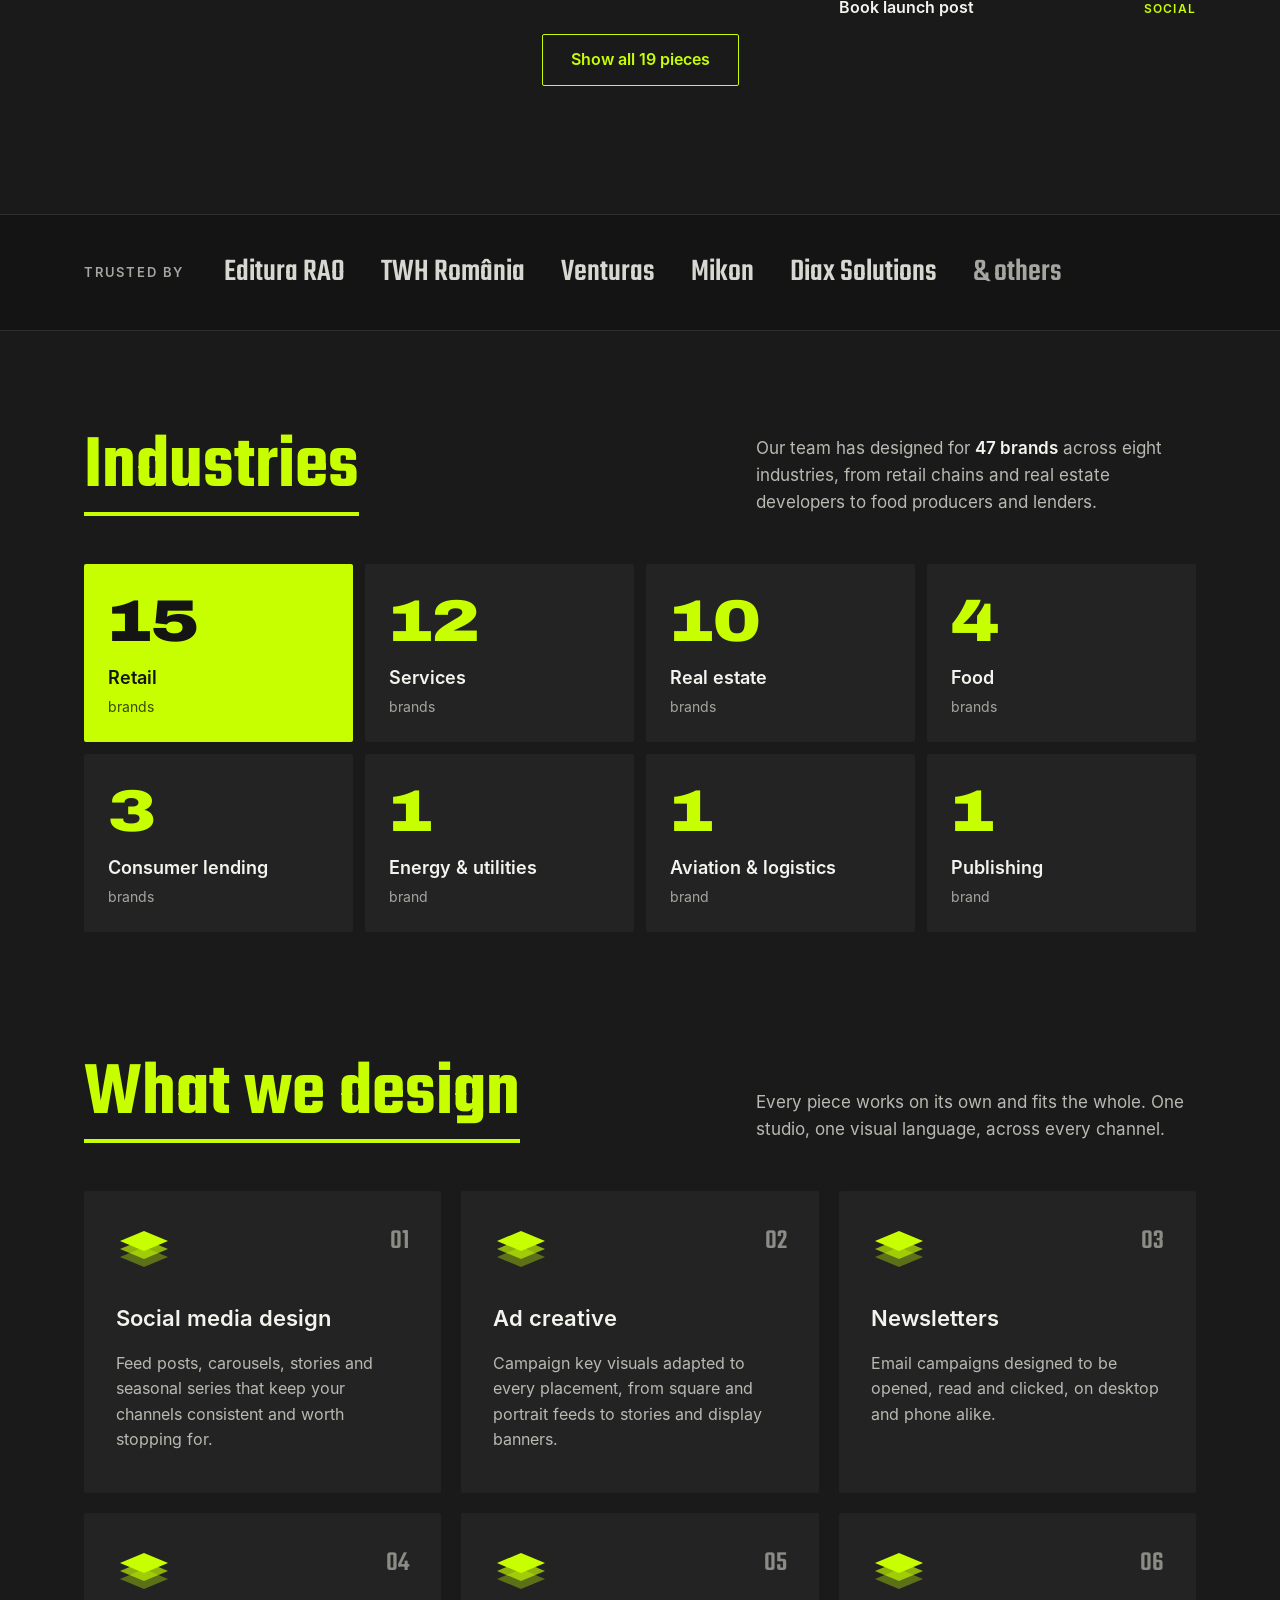
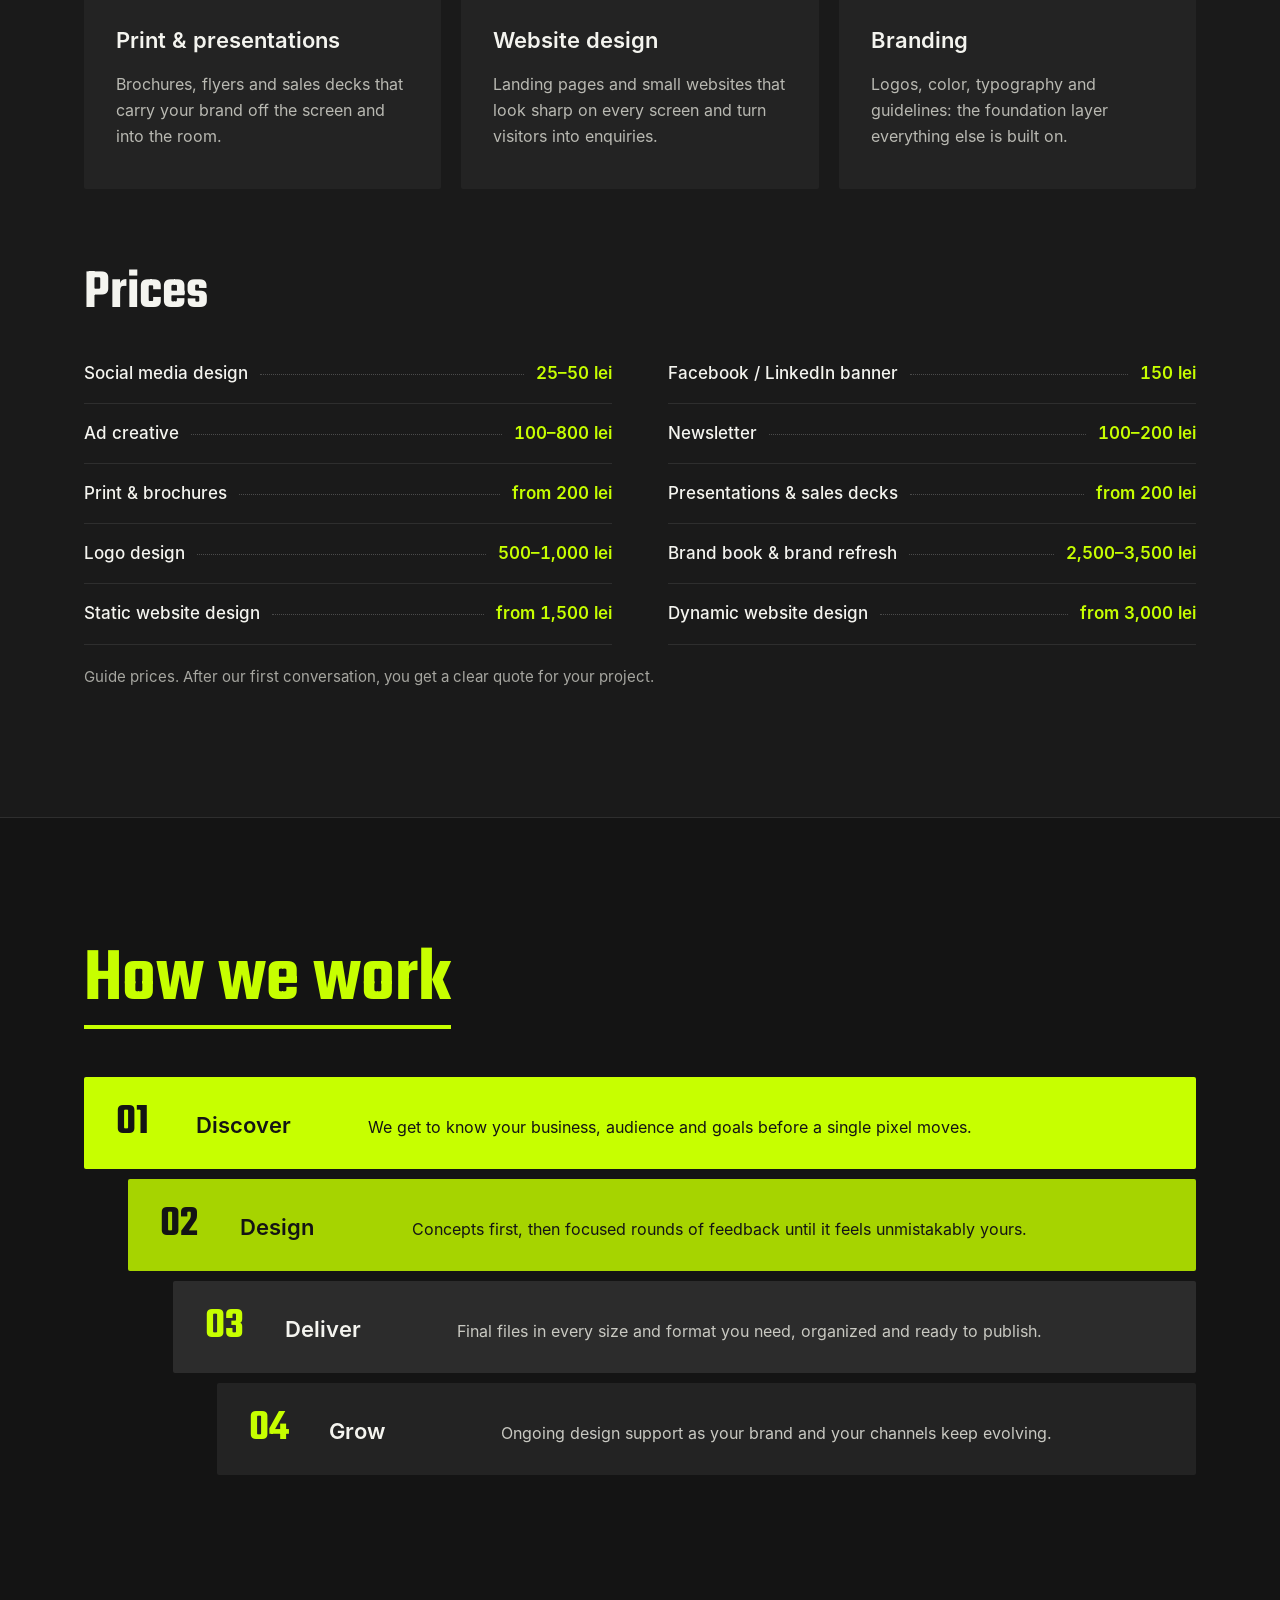
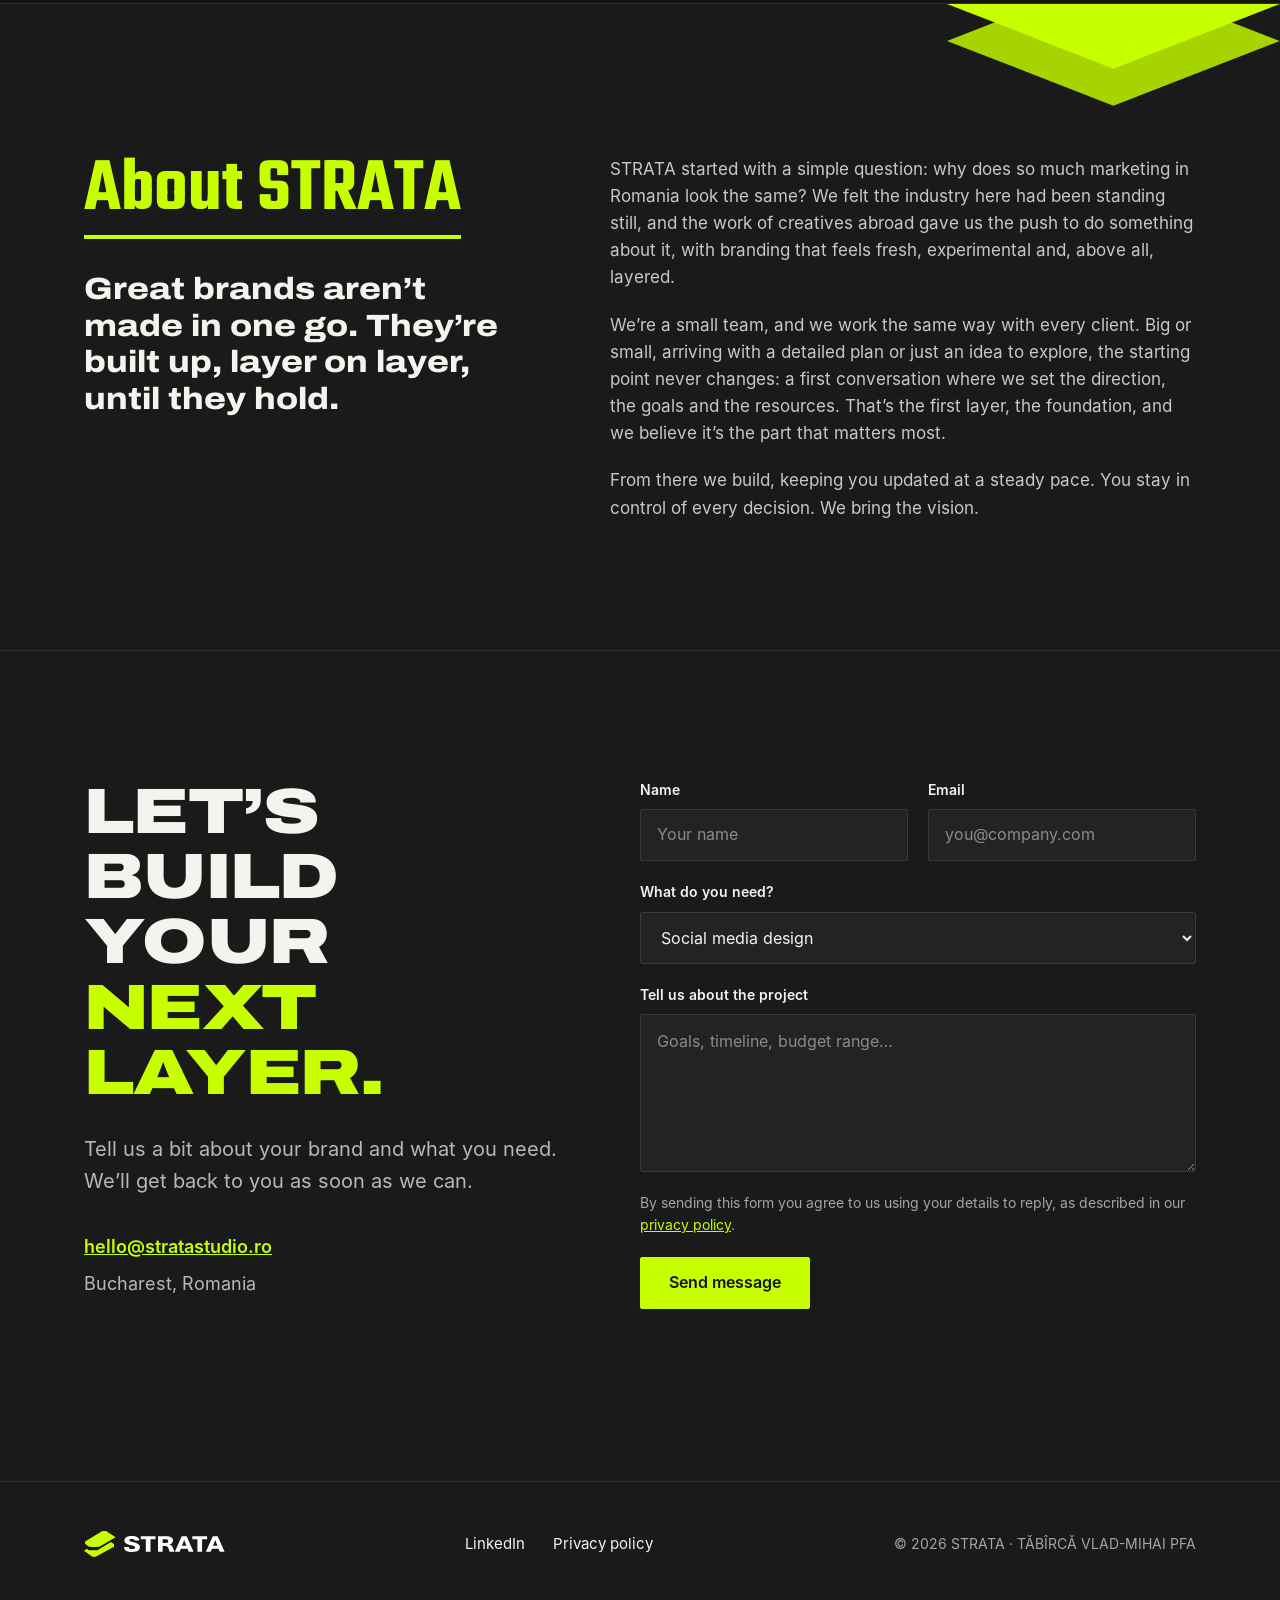
==== commit 9b2e522c: "Industries: Services 8 -> 12 (Trusted-by clients), total 47 Co-Authored-By: Claude Opus 5.5 <noreply" ====
--- a/index.html
+++ b/index.html
@@ -144,12 +144,12 @@
   <div class="container">
     <div class="section-head">
       <h2 class="section-title">Industries</h2>
-      <p class="section-intro">Our team has designed for <strong>43 brands</strong> across eight industries, from retail chains and real estate developers to food producers and lenders.</p>
+      <p class="section-intro">Our team has designed for <strong>47 brands</strong> across eight industries, from retail chains and real estate developers to food producers and lenders.</p>
     </div>
     <ul class="industry-grid">
       <li class="industry"><span class="industry-num">15</span><span class="industry-name">Retail</span><span class="industry-unit">brands</span></li>
+      <li class="industry"><span class="industry-num">12</span><span class="industry-name">Services</span><span class="industry-unit">brands</span></li>
       <li class="industry"><span class="industry-num">10</span><span class="industry-name">Real estate</span><span class="industry-unit">brands</span></li>
-      <li class="industry"><span class="industry-num">8</span><span class="industry-name">Services</span><span class="industry-unit">brands</span></li>
       <li class="industry"><span class="industry-num">4</span><span class="industry-name">Food</span><span class="industry-unit">brands</span></li>
       <li class="industry"><span class="industry-num">3</span><span class="industry-name">Consumer lending</span><span class="industry-unit">brands</span></li>
       <li class="industry"><span class="industry-num">1</span><span class="industry-name">Energy &amp; utilities</span><span class="industry-unit">brand</span></li>
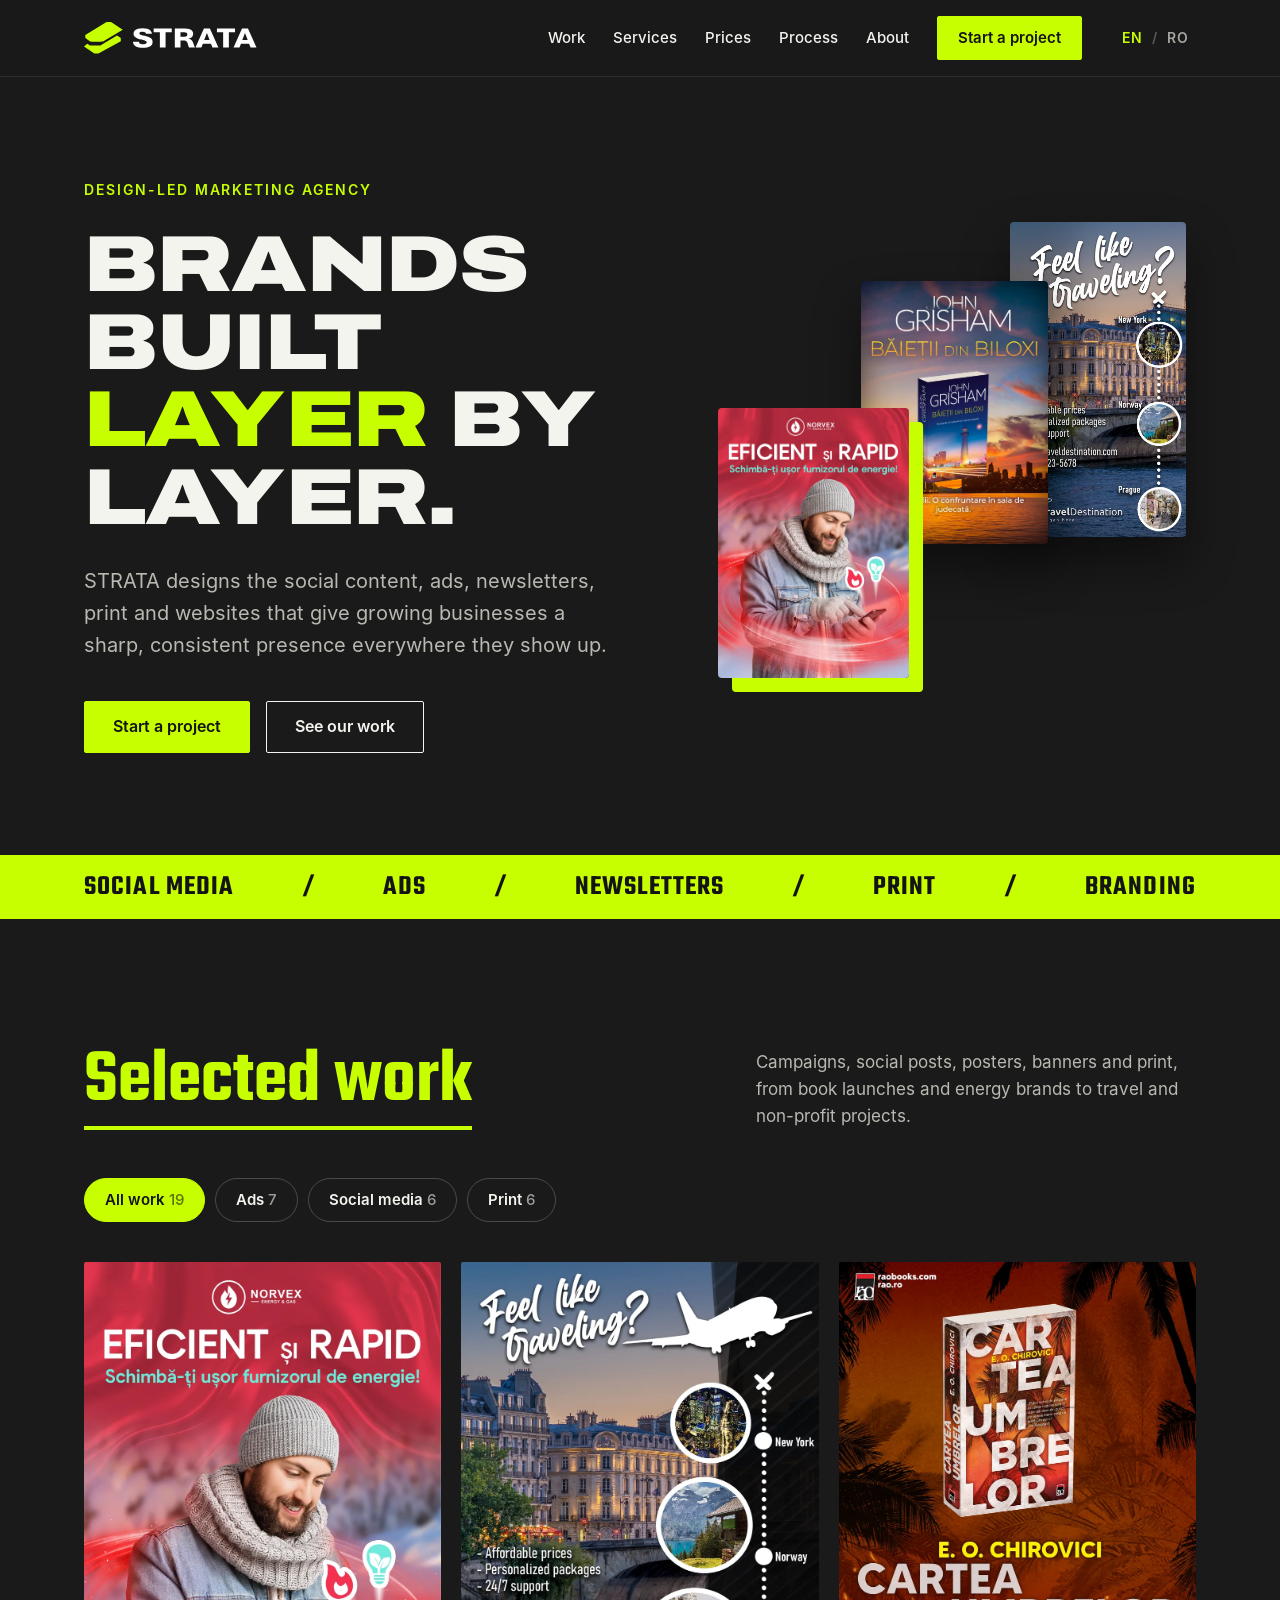
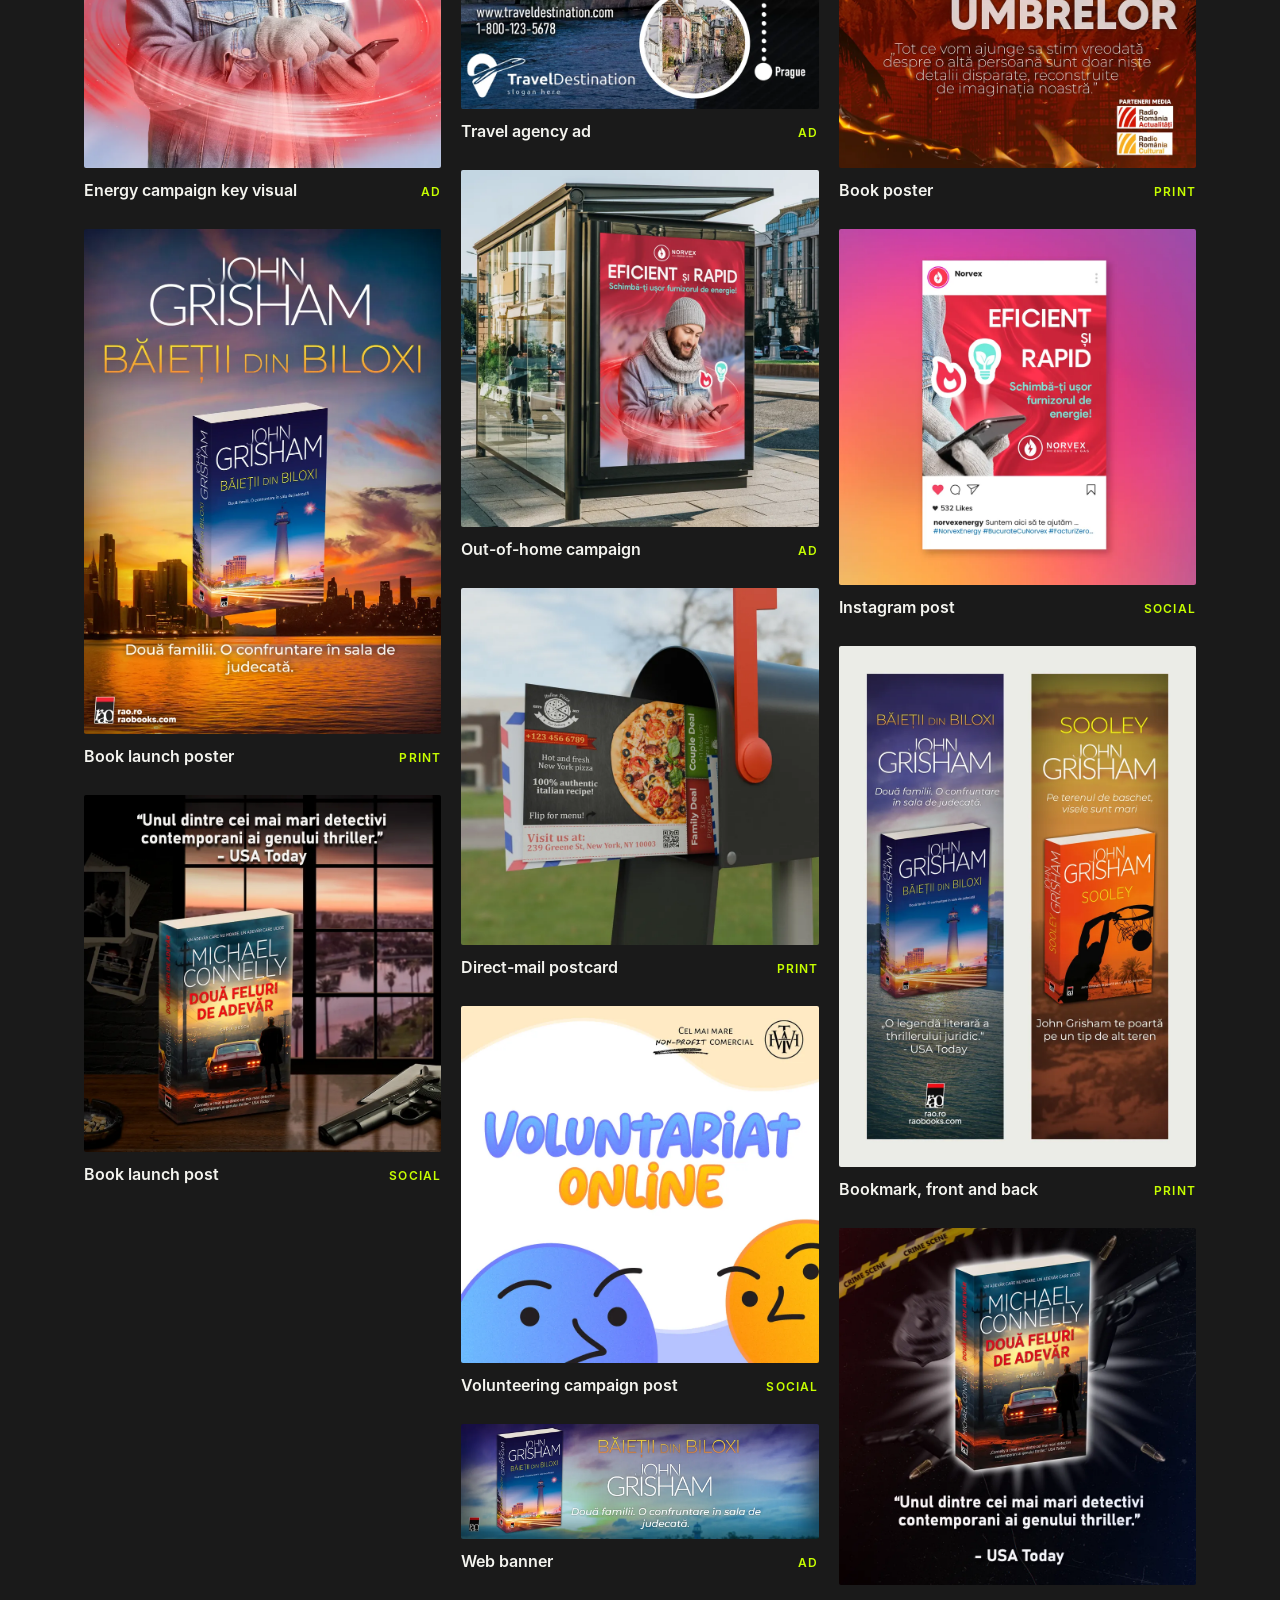
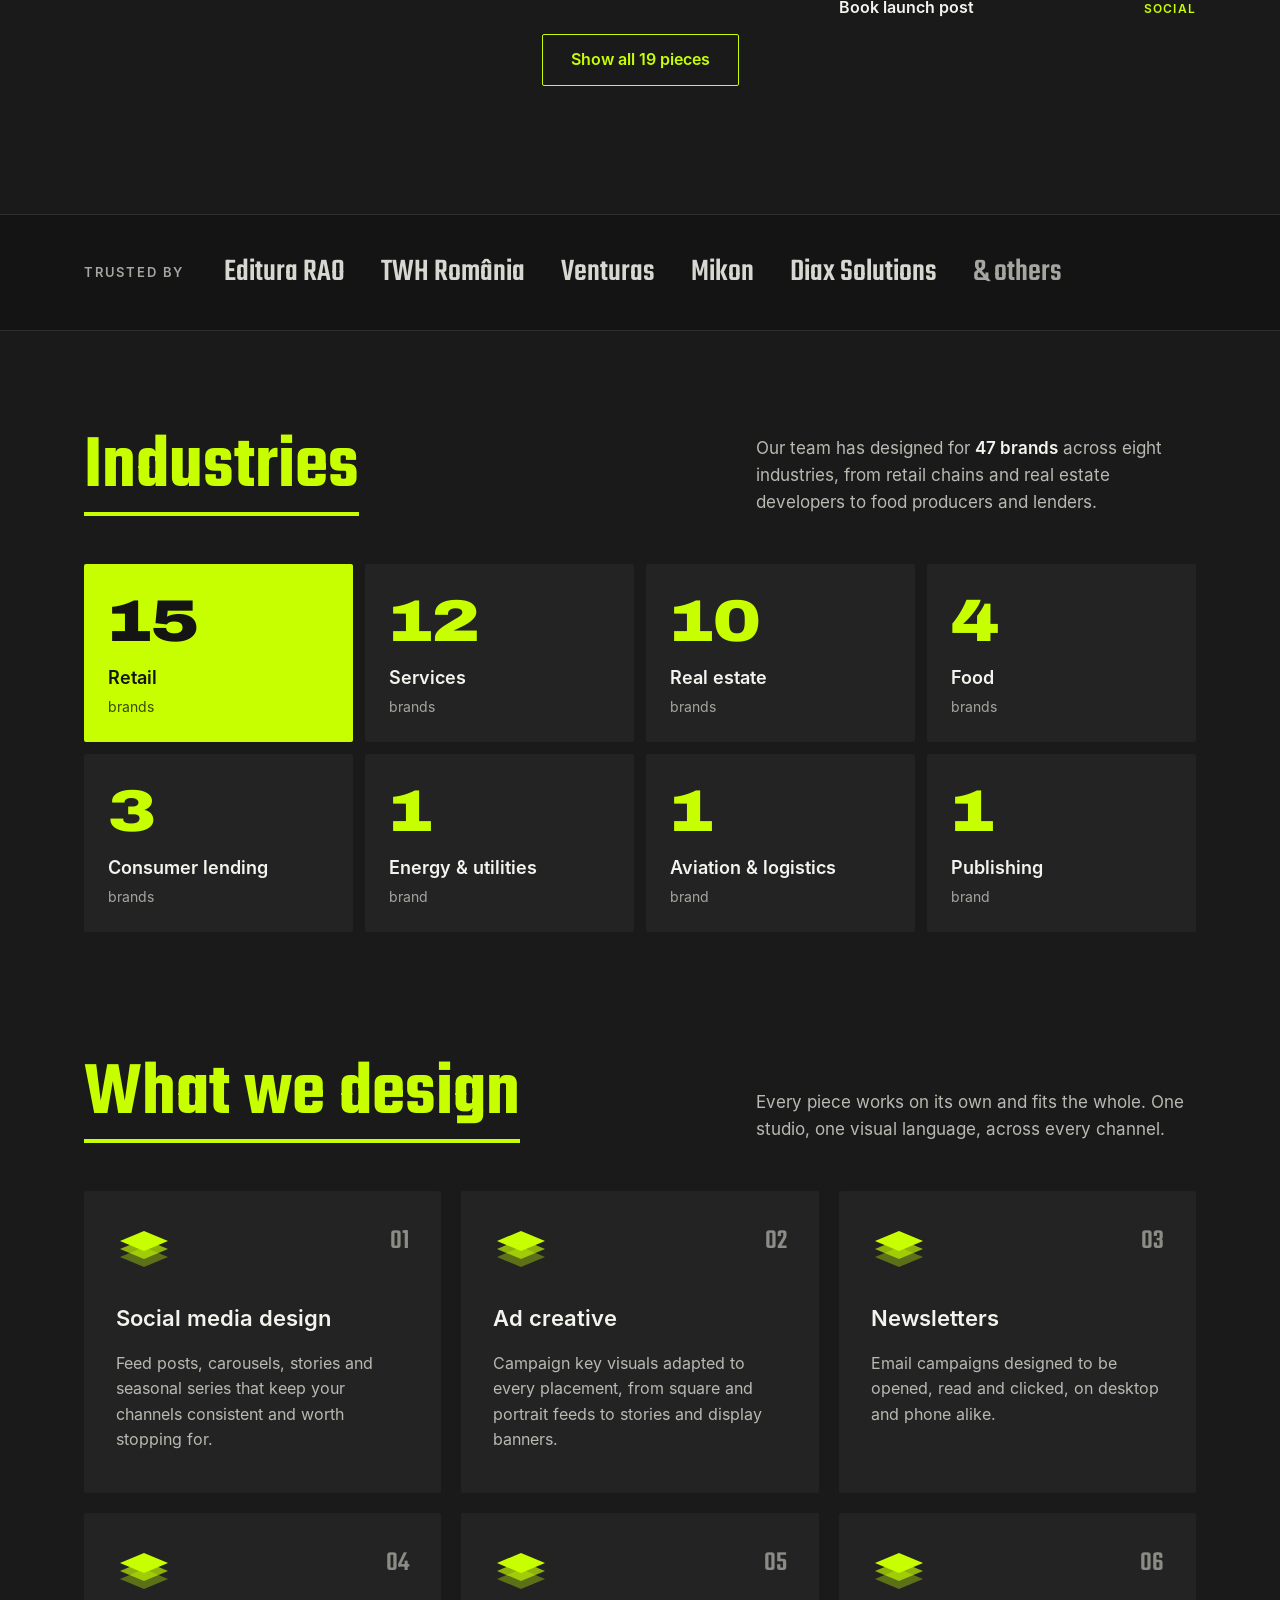
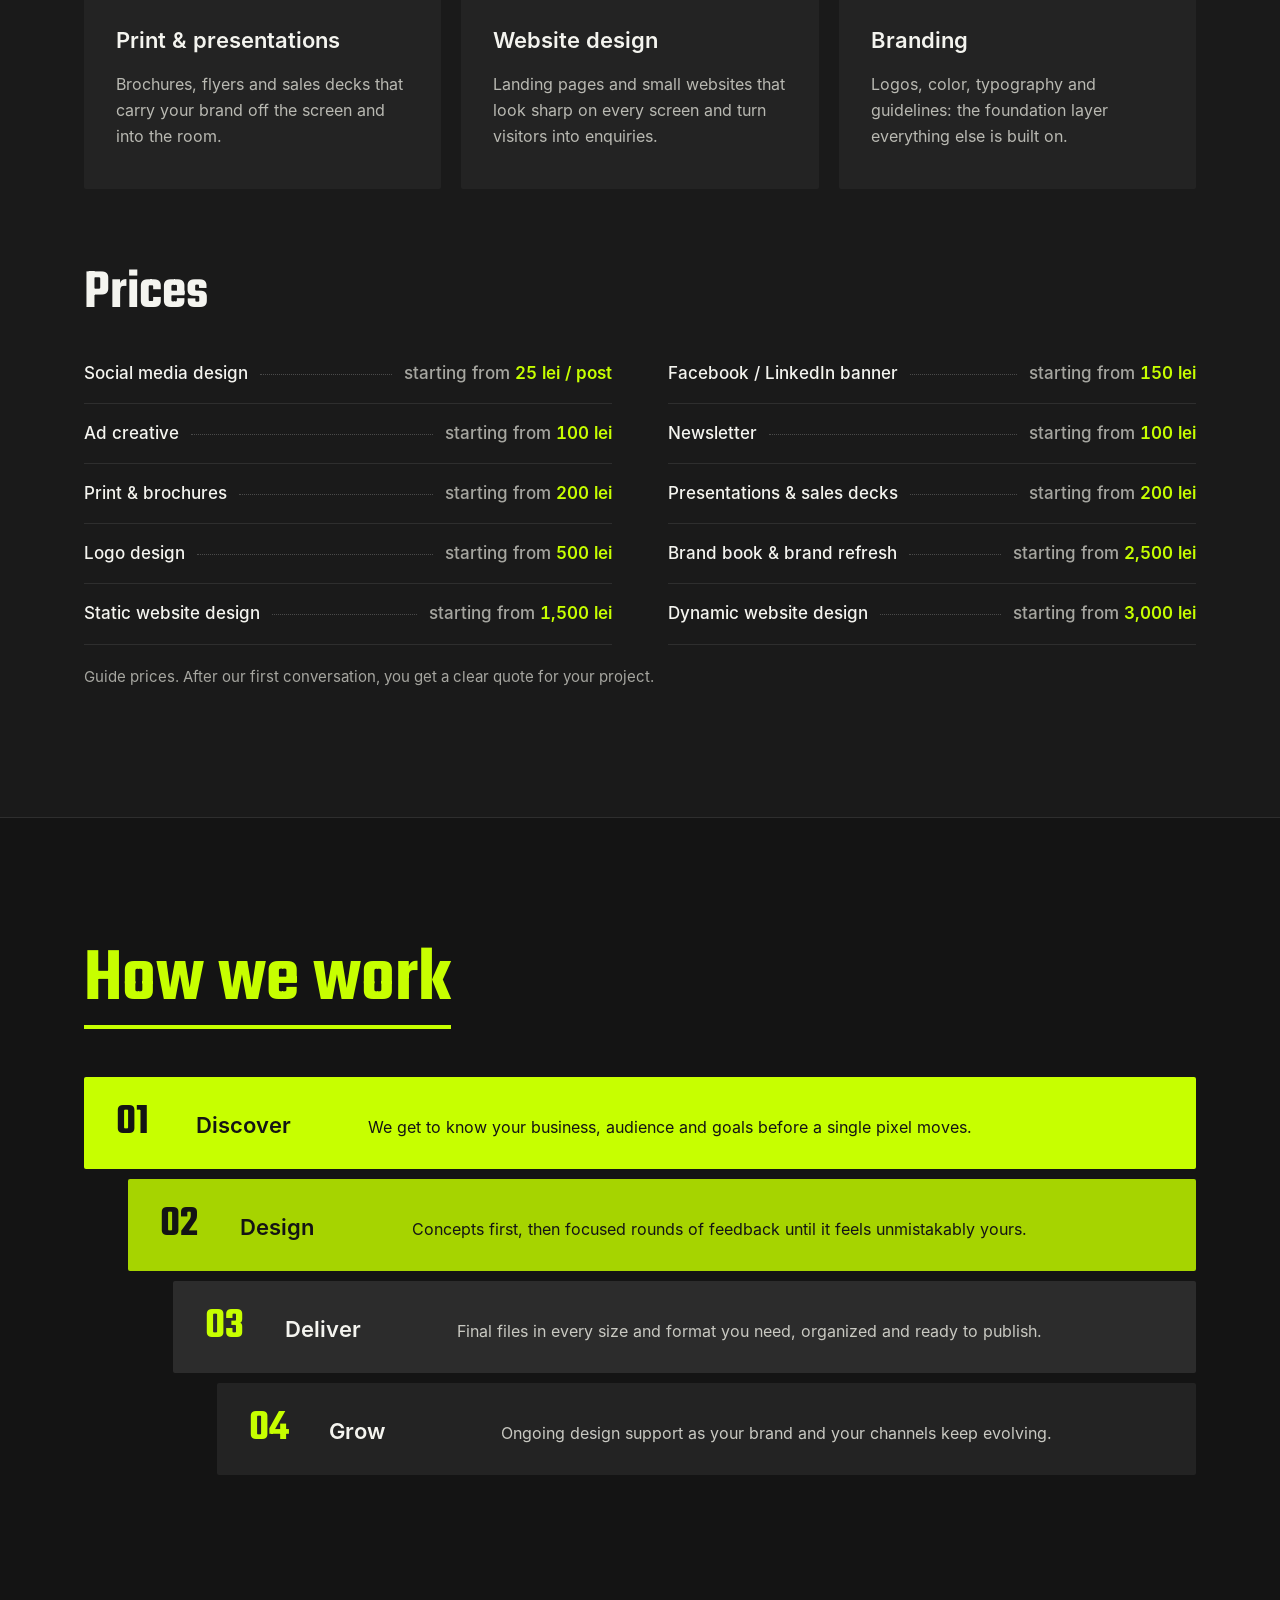
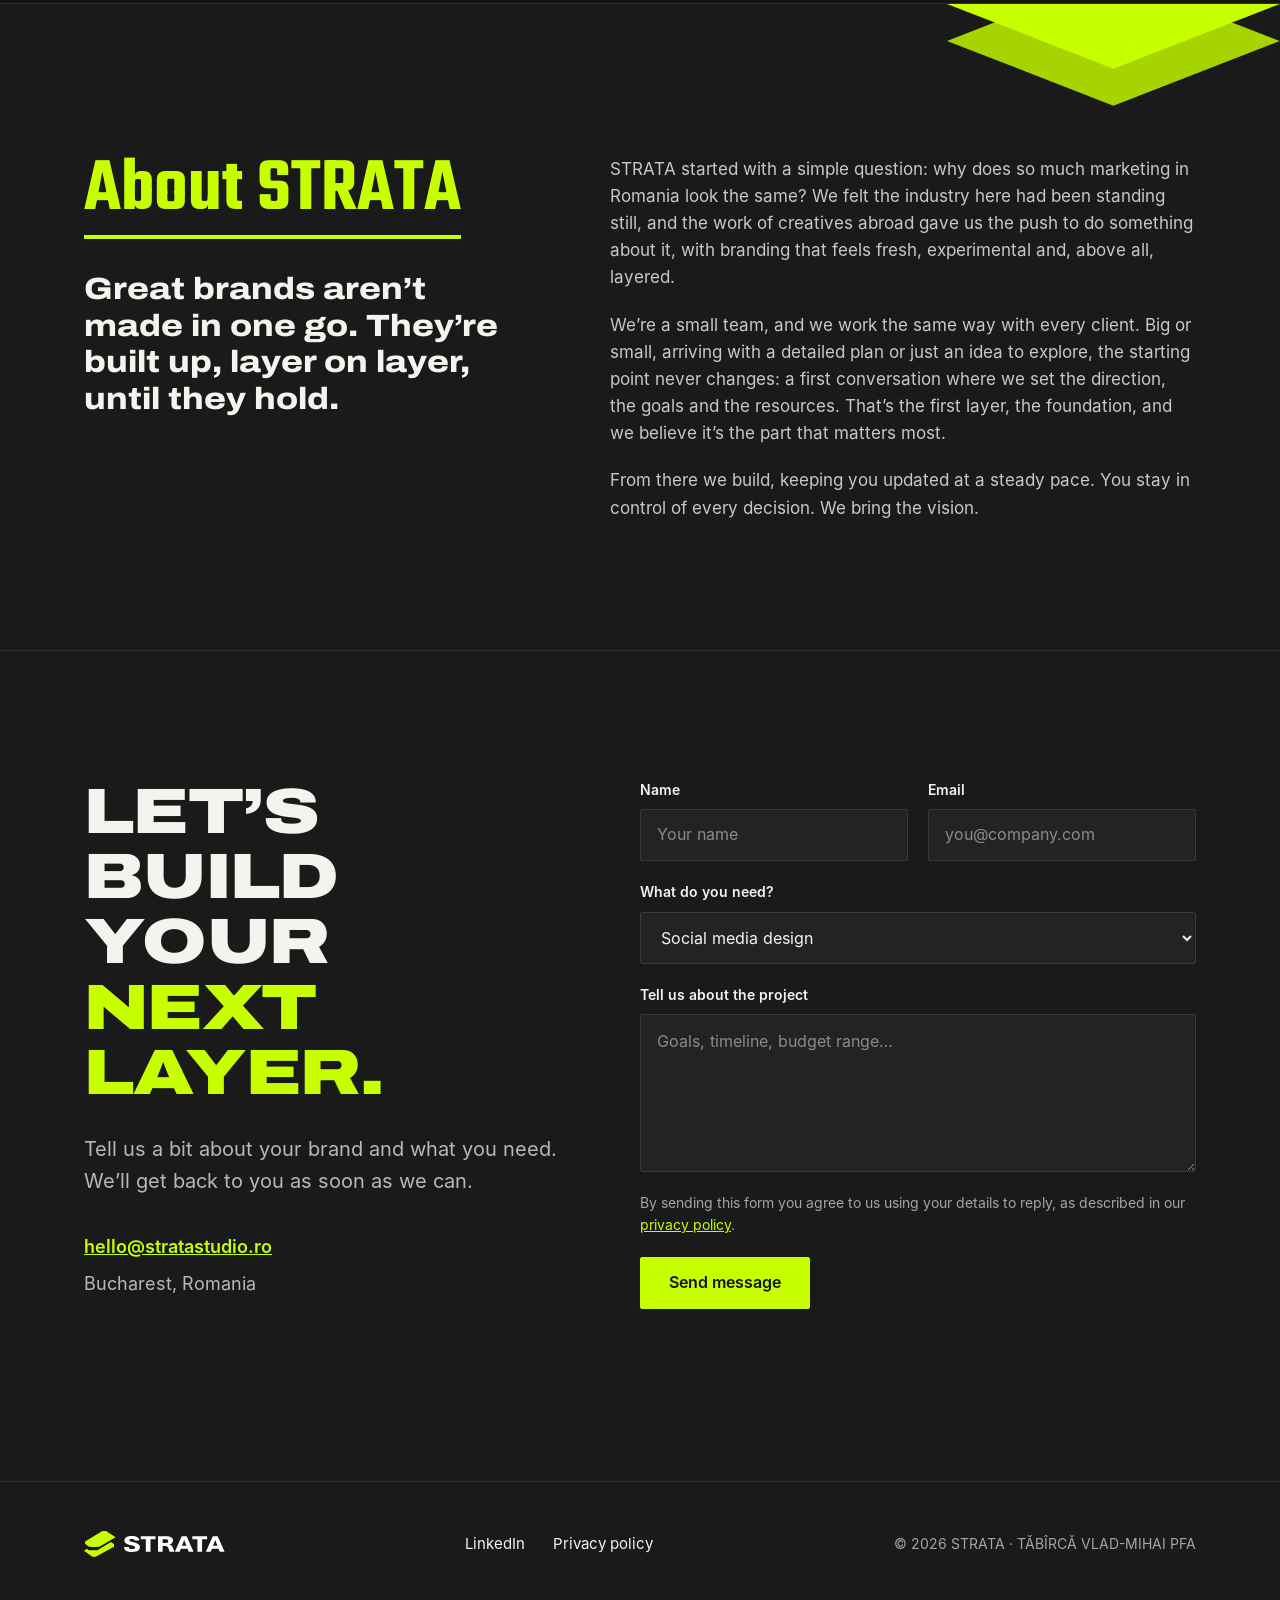
==== commit 59401f43: "Prices: show 'starting from' the low end, per post for social media design - EN: 'starting from X le" ====
--- a/index.html
+++ b/index.html
@@ -25,7 +25,7 @@
 <link rel="apple-touch-icon" href="apple-touch-icon.png">
 <link rel="preload" href="fonts/archivo-expanded-black.woff" as="font" type="font/woff" crossorigin>
 <link rel="preload" href="fonts/inter-regular.woff" as="font" type="font/woff" crossorigin>
-<link rel="stylesheet" href="css/style.css?v=20261117c">
+<link rel="stylesheet" href="css/style.css?v=20261123">
 <script src="js/main.js?v=20261117" defer></script>
 </head>
 <body>
@@ -195,16 +195,16 @@
     <div class="prices" id="prices">
       <h3 class="prices-title">Prices</h3>
       <ul class="price-list">
-        <li><span class="price-name">Social media design</span><span class="price-dots" aria-hidden="true"></span><span class="price">25–50 lei</span></li>
-        <li><span class="price-name">Facebook / LinkedIn banner</span><span class="price-dots" aria-hidden="true"></span><span class="price">150 lei</span></li>
-        <li><span class="price-name">Ad creative</span><span class="price-dots" aria-hidden="true"></span><span class="price">100–800 lei</span></li>
-        <li><span class="price-name">Newsletter</span><span class="price-dots" aria-hidden="true"></span><span class="price">100–200 lei</span></li>
-        <li><span class="price-name">Print &amp; brochures</span><span class="price-dots" aria-hidden="true"></span><span class="price">from 200 lei</span></li>
-        <li><span class="price-name">Presentations &amp; sales decks</span><span class="price-dots" aria-hidden="true"></span><span class="price">from 200 lei</span></li>
-        <li><span class="price-name">Logo design</span><span class="price-dots" aria-hidden="true"></span><span class="price">500–1,000 lei</span></li>
-        <li><span class="price-name">Brand book &amp; brand refresh</span><span class="price-dots" aria-hidden="true"></span><span class="price">2,500–3,500 lei</span></li>
-        <li><span class="price-name">Static website design</span><span class="price-dots" aria-hidden="true"></span><span class="price">from 1,500 lei</span></li>
-        <li><span class="price-name">Dynamic website design</span><span class="price-dots" aria-hidden="true"></span><span class="price">from 3,000 lei</span></li>
+        <li><span class="price-name">Social media design</span><span class="price-dots" aria-hidden="true"></span><span class="price"><span class="price-from">starting from</span> 25 lei / post</span></li>
+        <li><span class="price-name">Facebook / LinkedIn banner</span><span class="price-dots" aria-hidden="true"></span><span class="price"><span class="price-from">starting from</span> 150 lei</span></li>
+        <li><span class="price-name">Ad creative</span><span class="price-dots" aria-hidden="true"></span><span class="price"><span class="price-from">starting from</span> 100 lei</span></li>
+        <li><span class="price-name">Newsletter</span><span class="price-dots" aria-hidden="true"></span><span class="price"><span class="price-from">starting from</span> 100 lei</span></li>
+        <li><span class="price-name">Print &amp; brochures</span><span class="price-dots" aria-hidden="true"></span><span class="price"><span class="price-from">starting from</span> 200 lei</span></li>
+        <li><span class="price-name">Presentations &amp; sales decks</span><span class="price-dots" aria-hidden="true"></span><span class="price"><span class="price-from">starting from</span> 200 lei</span></li>
+        <li><span class="price-name">Logo design</span><span class="price-dots" aria-hidden="true"></span><span class="price"><span class="price-from">starting from</span> 500 lei</span></li>
+        <li><span class="price-name">Brand book &amp; brand refresh</span><span class="price-dots" aria-hidden="true"></span><span class="price"><span class="price-from">starting from</span> 2,500 lei</span></li>
+        <li><span class="price-name">Static website design</span><span class="price-dots" aria-hidden="true"></span><span class="price"><span class="price-from">starting from</span> 1,500 lei</span></li>
+        <li><span class="price-name">Dynamic website design</span><span class="price-dots" aria-hidden="true"></span><span class="price"><span class="price-from">starting from</span> 3,000 lei</span></li>
       </ul>
       <p class="prices-note">Guide prices. After our first conversation, you get a clear quote for your project.</p>
     </div>
--- a/css/style.css
+++ b/css/style.css
@@ -153,6 +153,7 @@
 .price-dots { flex: 1; min-width: 24px; border-bottom: 1px dotted #4A4A4A; transform: translateY(-4px); }
 .price { flex-shrink: 0; font-weight: 600; color: var(--lime); white-space: nowrap; font-variant-numeric: tabular-nums; }
 .prices-note { margin: 20px 0 0; font-size: 15px; color: var(--muted-2); }
+.price-from { font-weight: 500; color: var(--muted-2); }
 
 /* Process */
 .steps { list-style: none; margin: 0; padding: 0; display: flex; flex-direction: column; gap: 10px; }
@@ -265,7 +266,9 @@
   .industry-name { font-size: 16px; margin-top: 6px; }
   .industry-unit { font-size: 13px; }
   .price-list { grid-template-columns: 1fr; }
-  .price-list li { font-size: 15px; padding: 14px 0; }
+  .price-list li { flex-wrap: wrap; gap: 2px 12px; font-size: 15px; padding: 14px 0; }
+  .price-name { flex-basis: 100%; }
+  .price-dots { display: none; }
   .step { display: block; padding: 18px 20px; }
   .step-num { font-size: 36px; margin-right: 14px; }
   .step-name { font-size: 20px; }
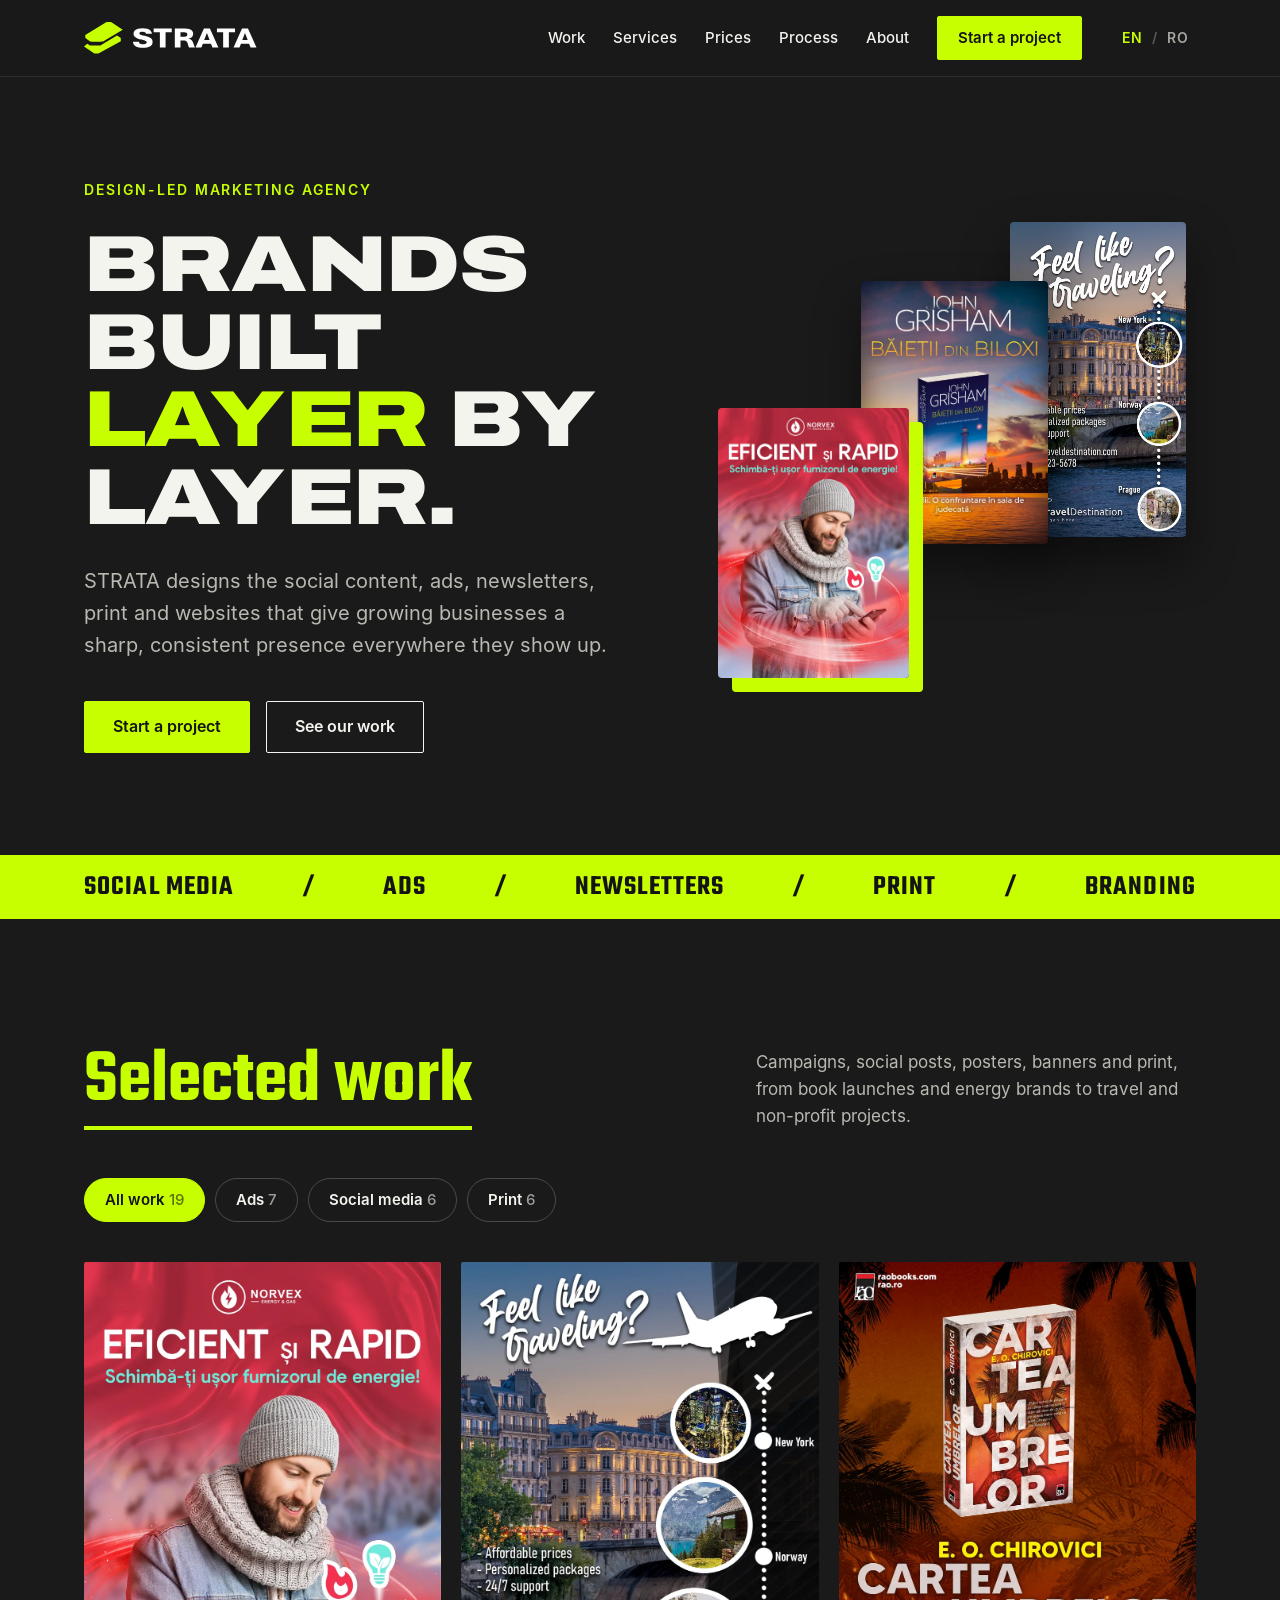
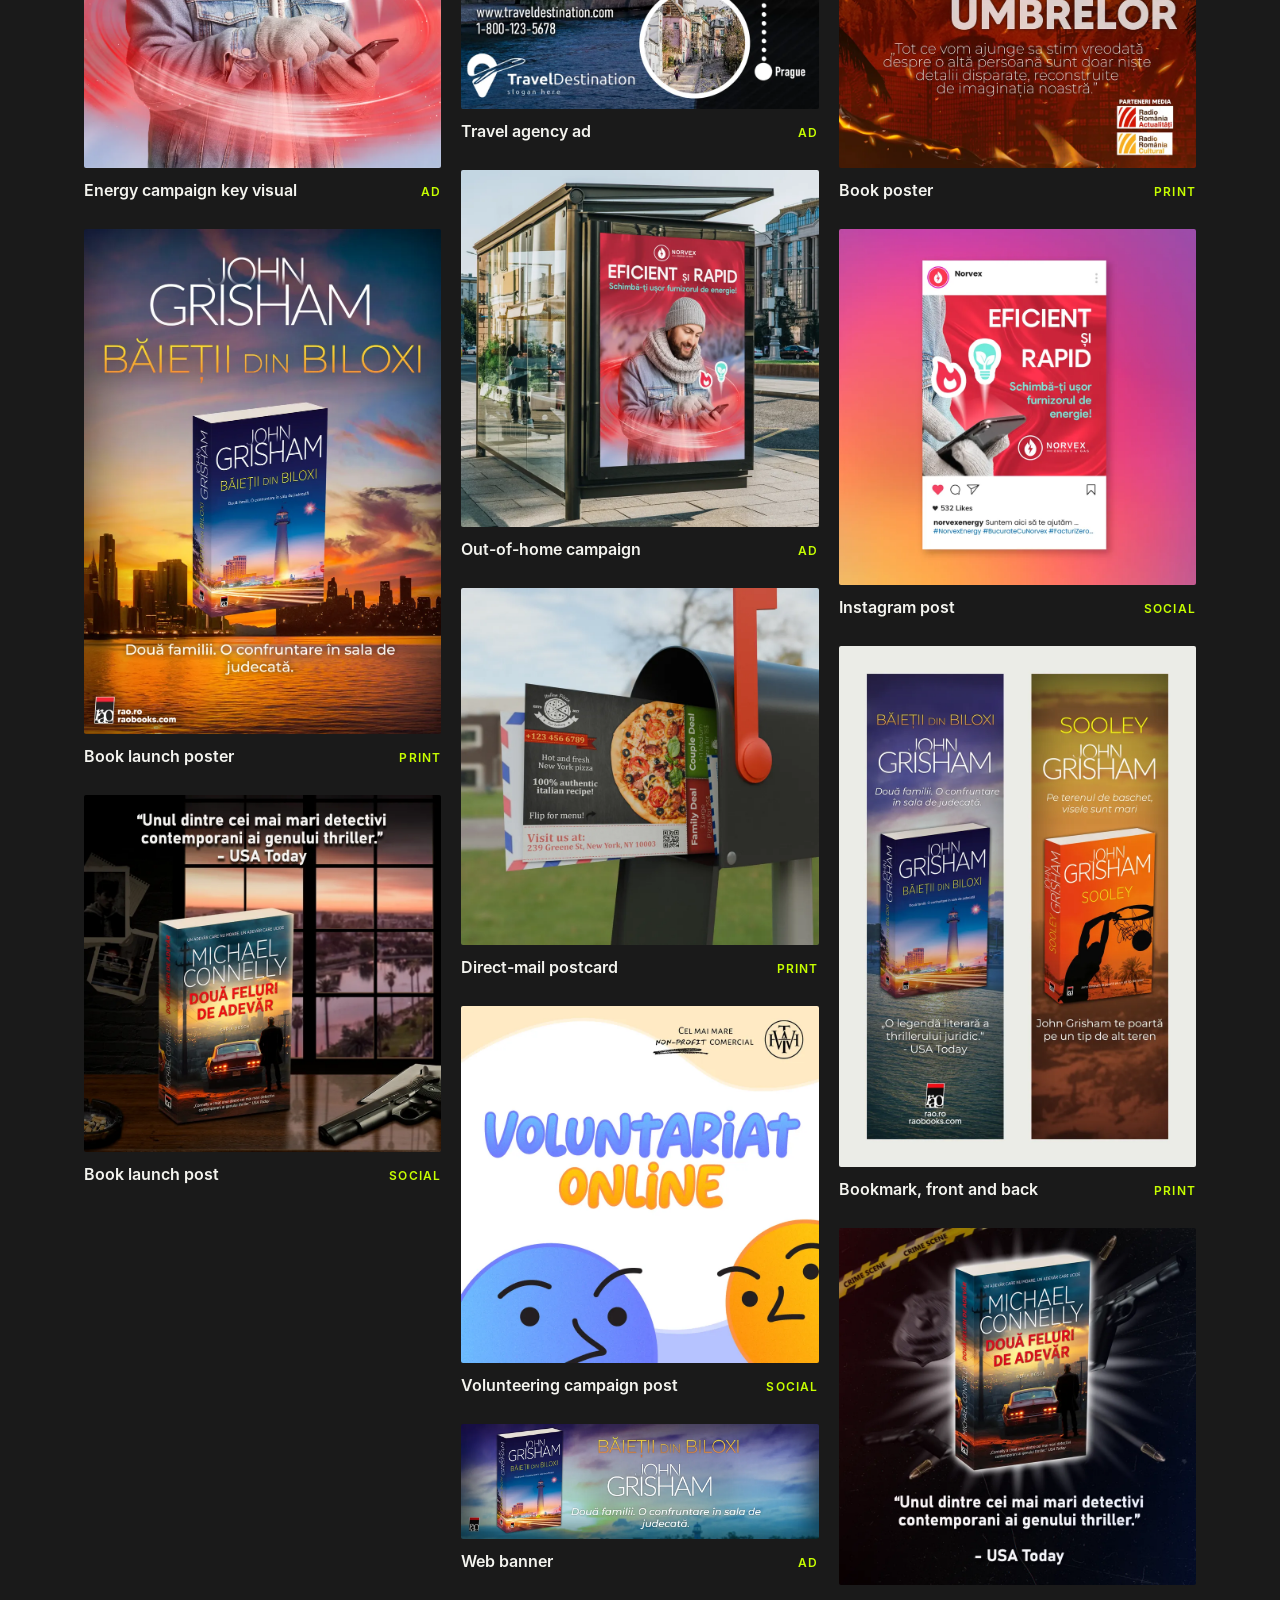
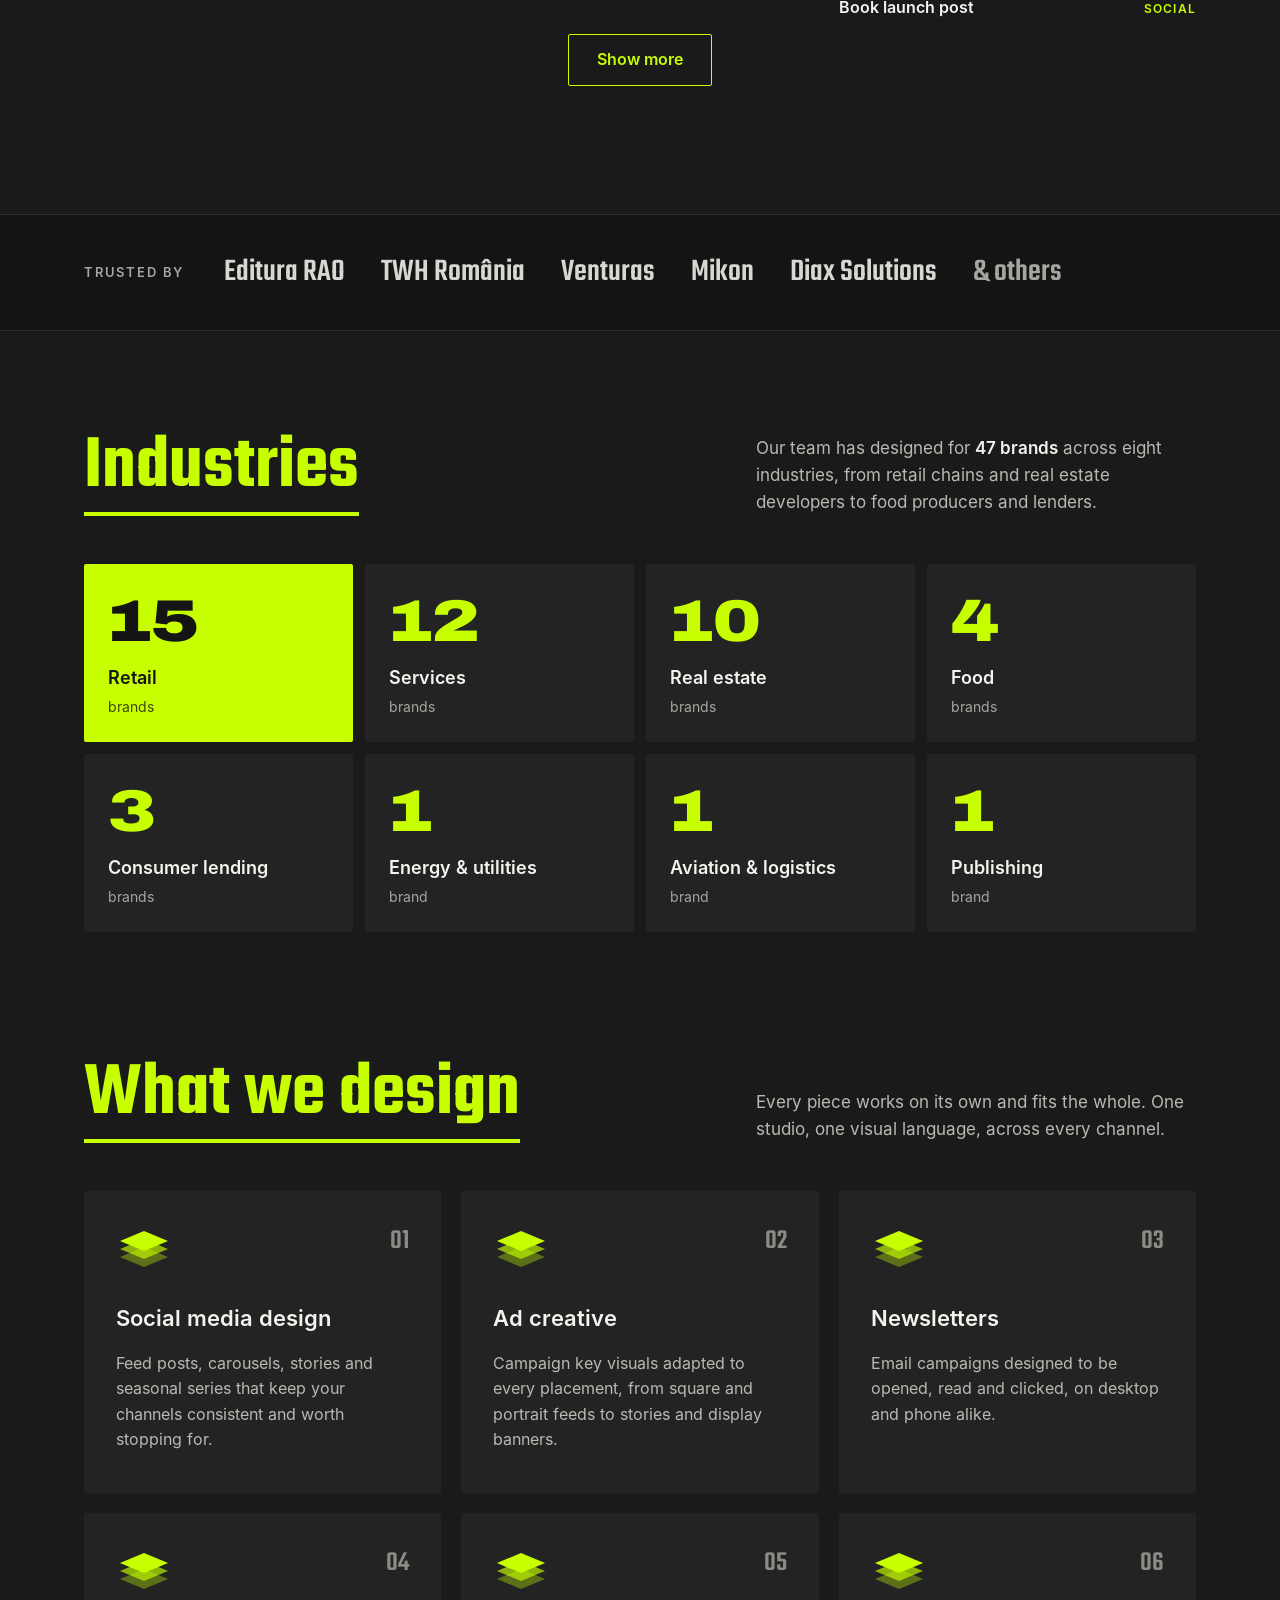
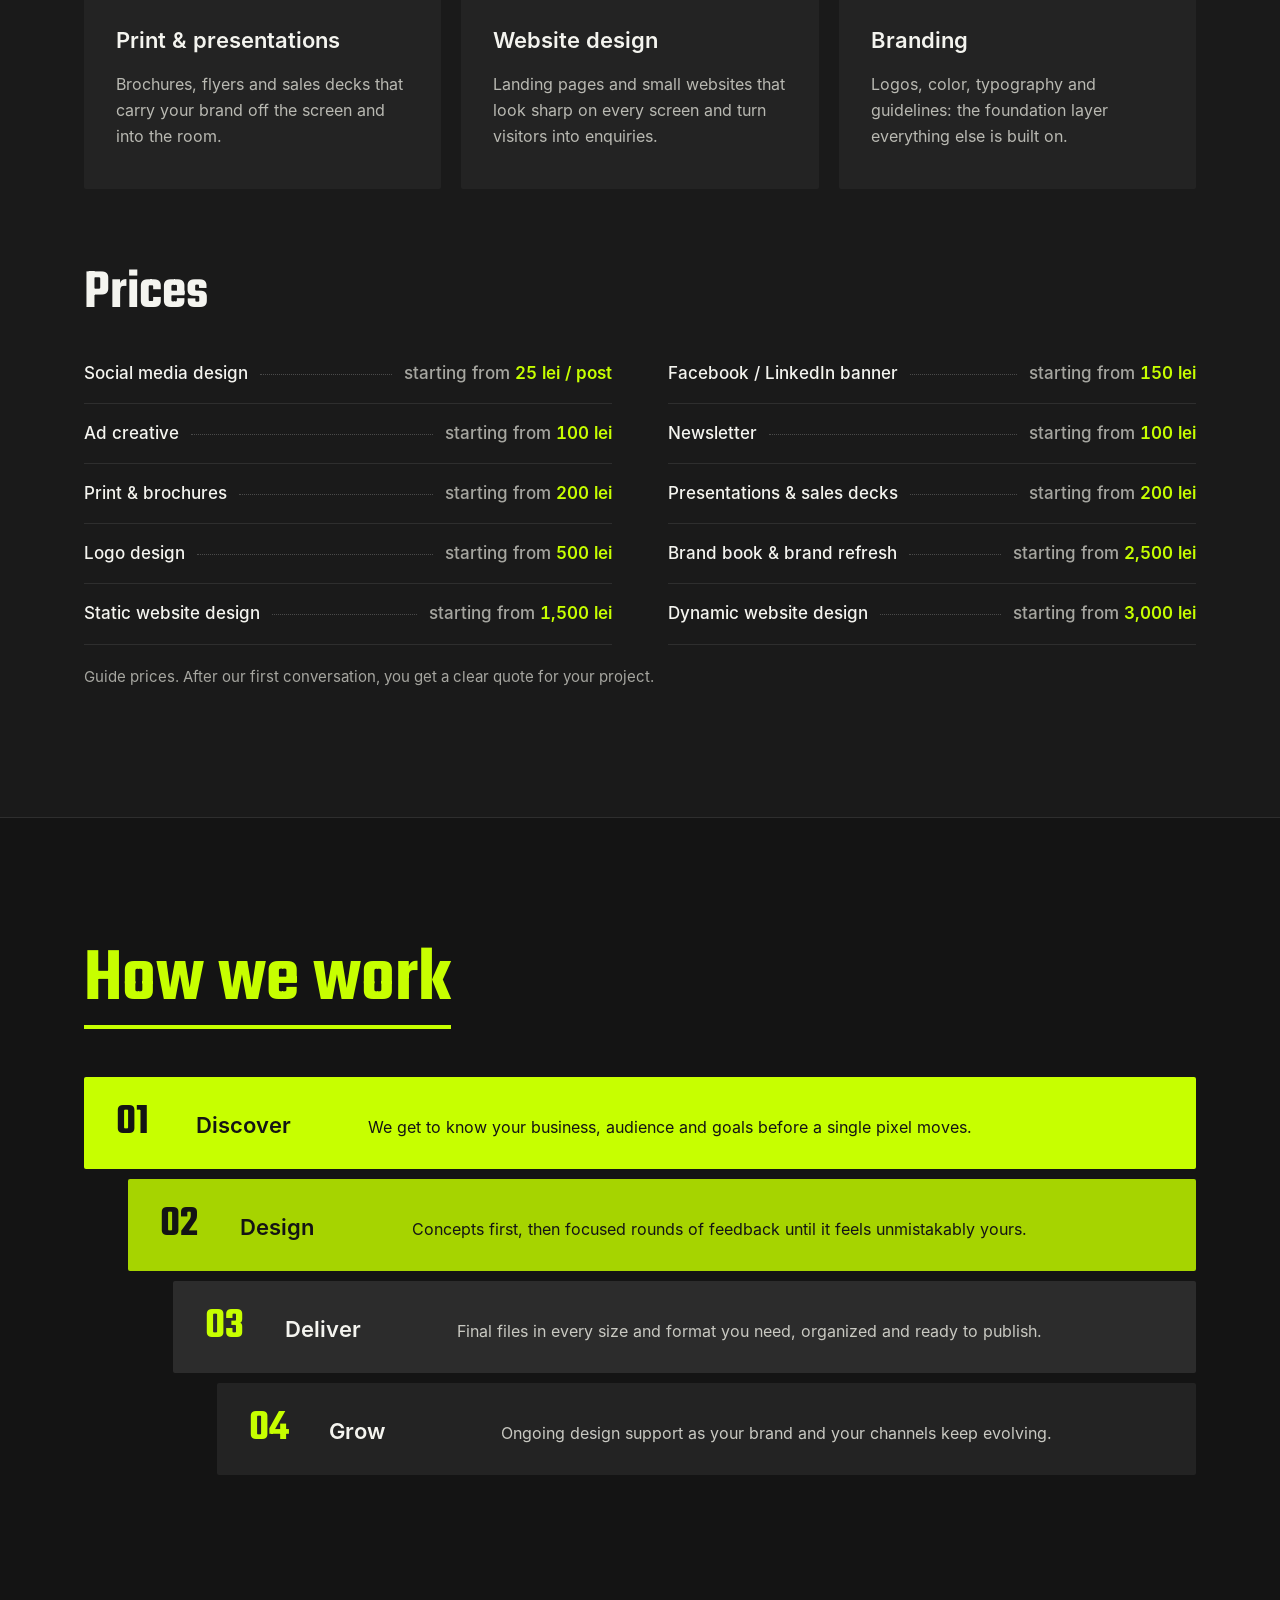
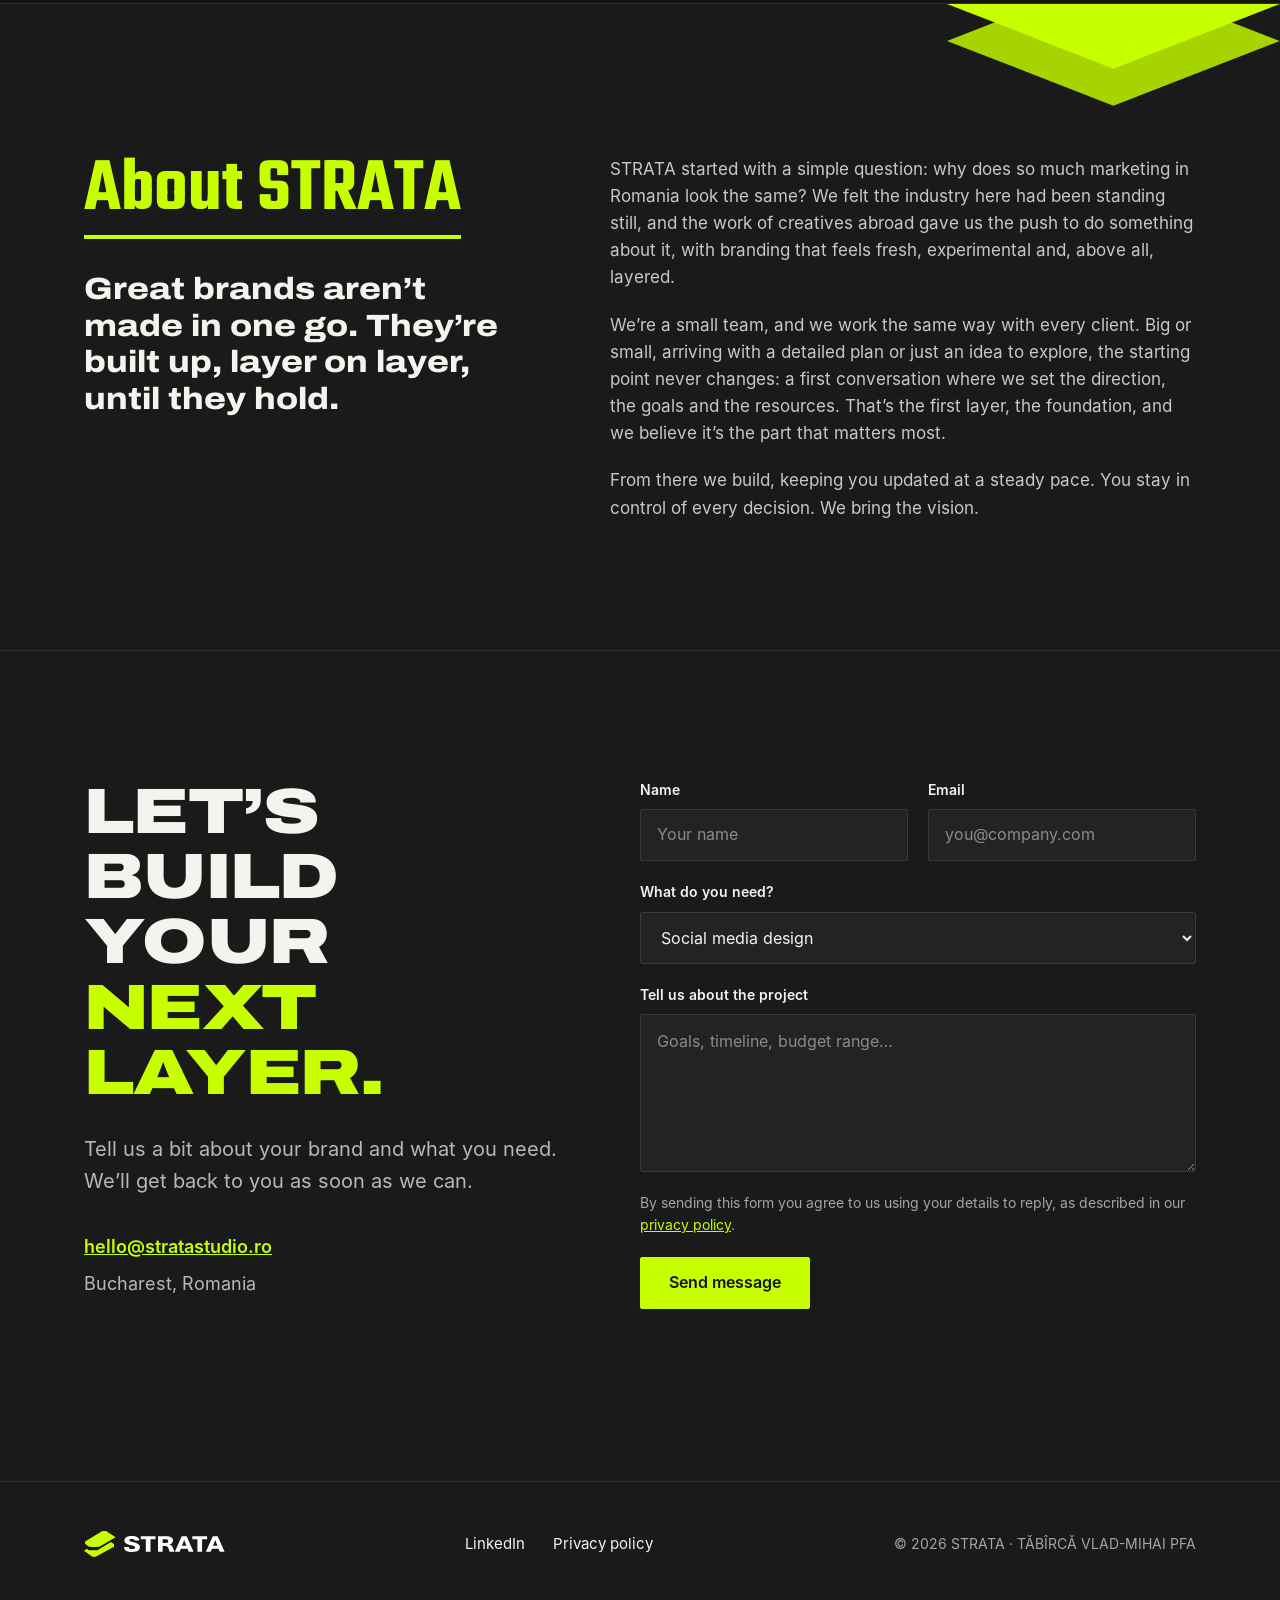
==== commit e756a30e: "Work section: Show more / Show less toggle, only on All work Co-Authored-By: Claude Opus 5.5 <norepl" ====
--- a/index.html
+++ b/index.html
@@ -26,7 +26,7 @@
 <link rel="preload" href="fonts/archivo-expanded-black.woff" as="font" type="font/woff" crossorigin>
 <link rel="preload" href="fonts/inter-regular.woff" as="font" type="font/woff" crossorigin>
 <link rel="stylesheet" href="css/style.css?v=20261123">
-<script src="js/main.js?v=20261117" defer></script>
+<script src="js/main.js?v=20261123" defer></script>
 </head>
 <body>
 <a class="skip-link" href="#main">Skip to content</a>
@@ -124,7 +124,7 @@
     </div>
 
     <div class="more-wrap">
-      <button type="button" class="btn btn-outline-lime" id="show-more" hidden><span>Show all <span id="total-count">19</span> pieces</span></button>
+      <button type="button" class="btn btn-outline-lime" id="show-more" aria-controls="work-grid" aria-expanded="false" hidden>Show more</button>
     </div>
   </div>
 </section>
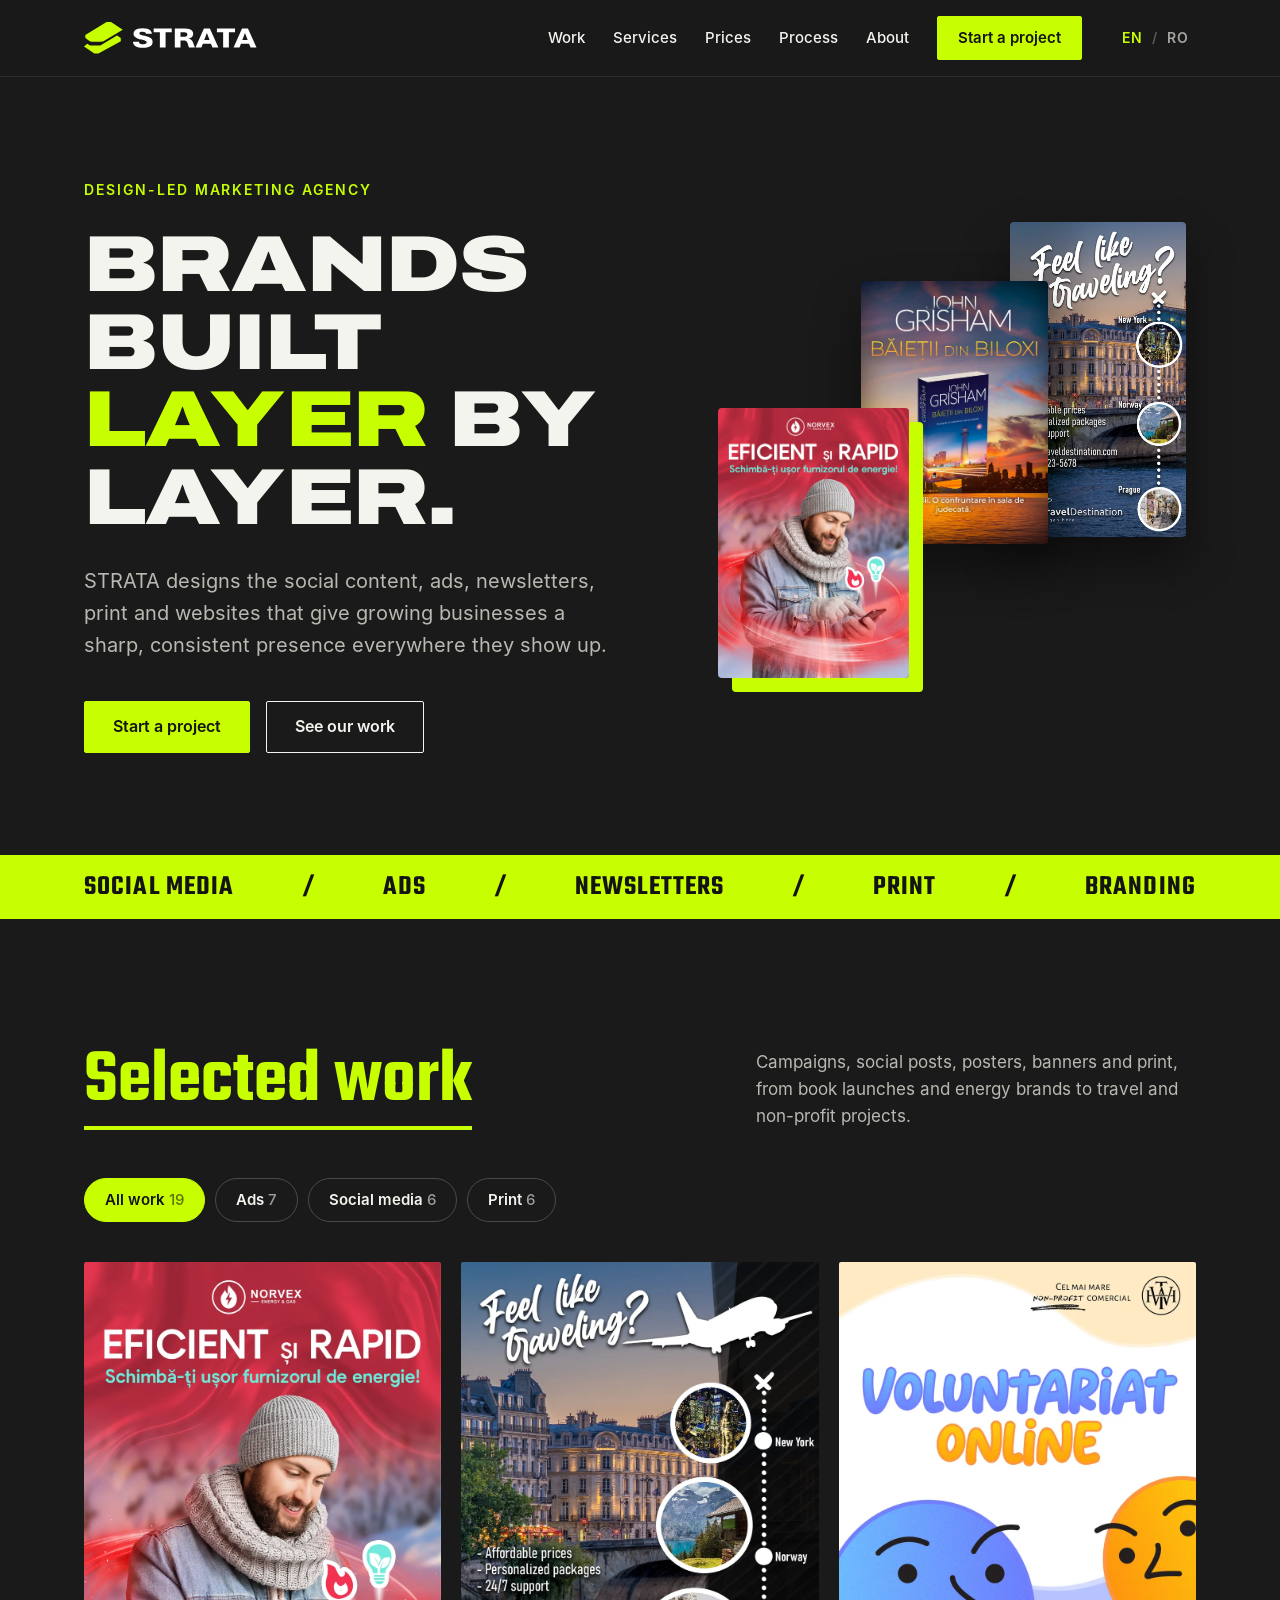
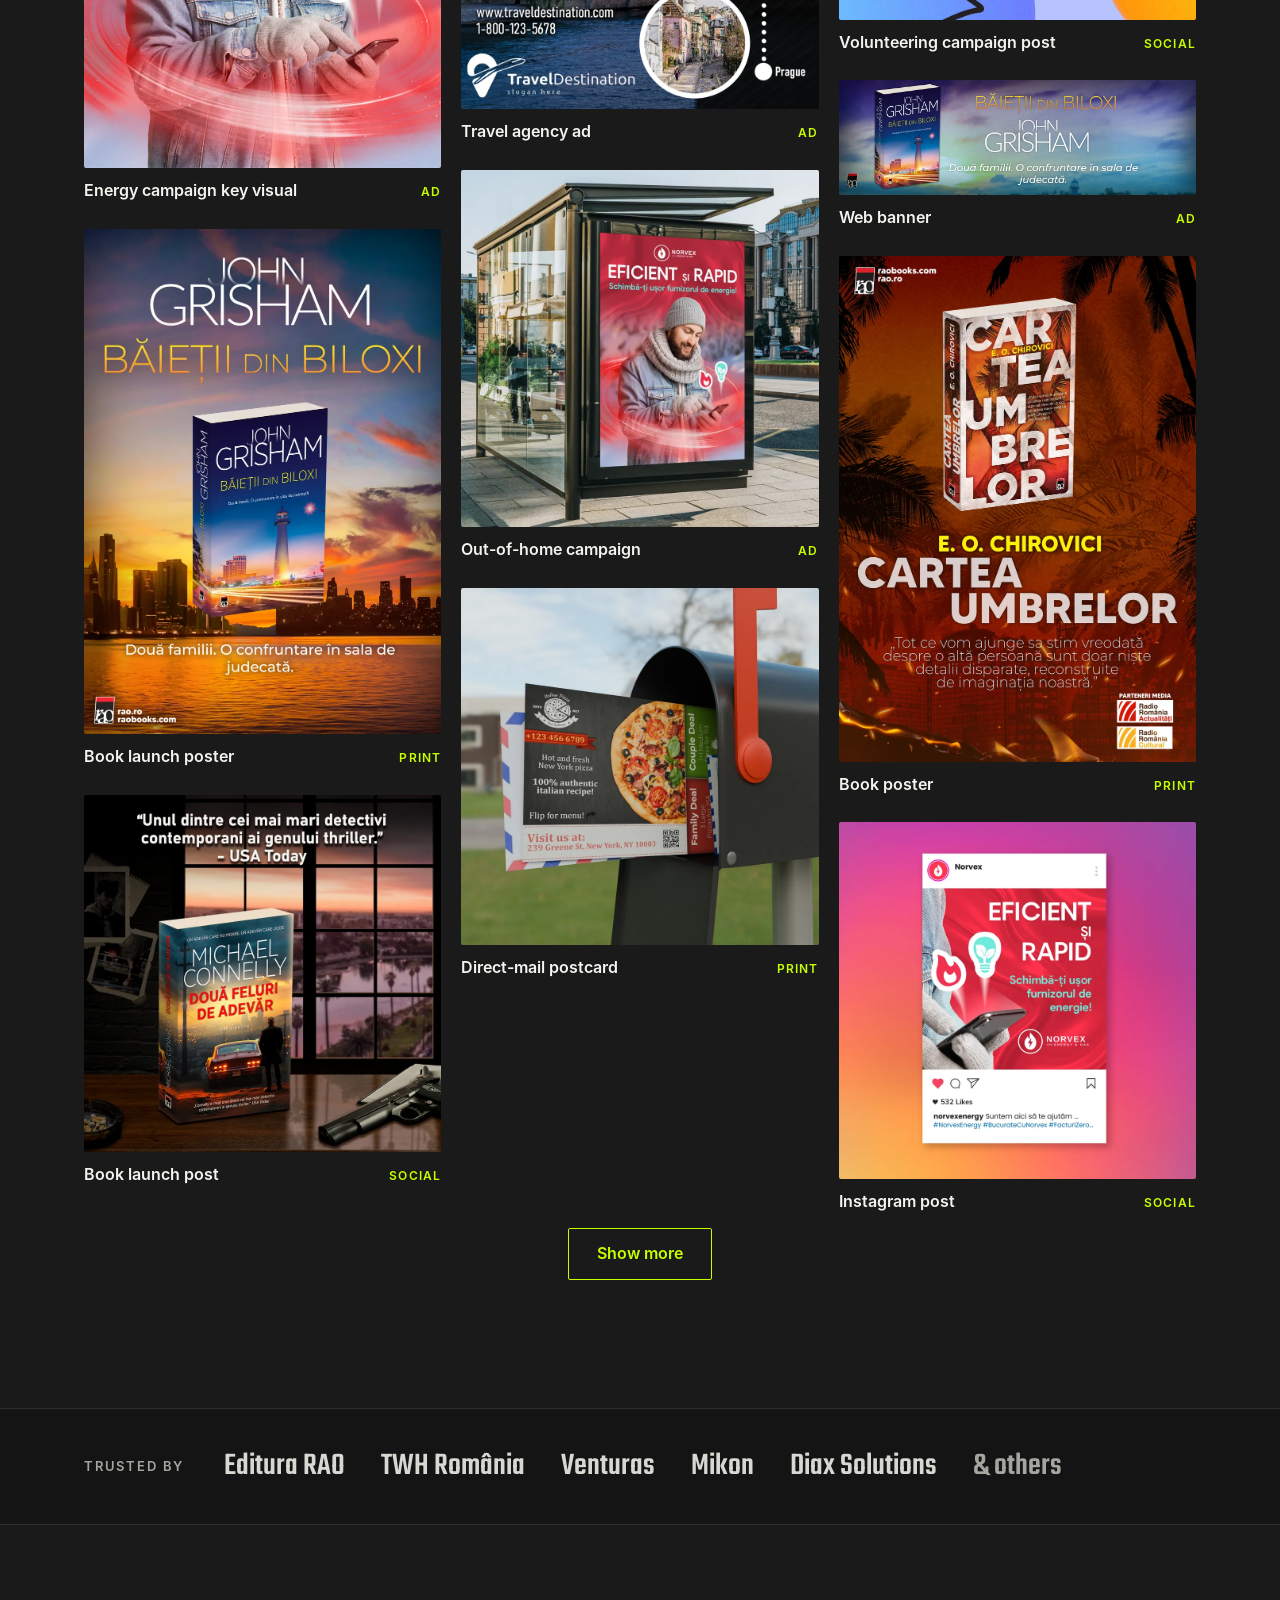
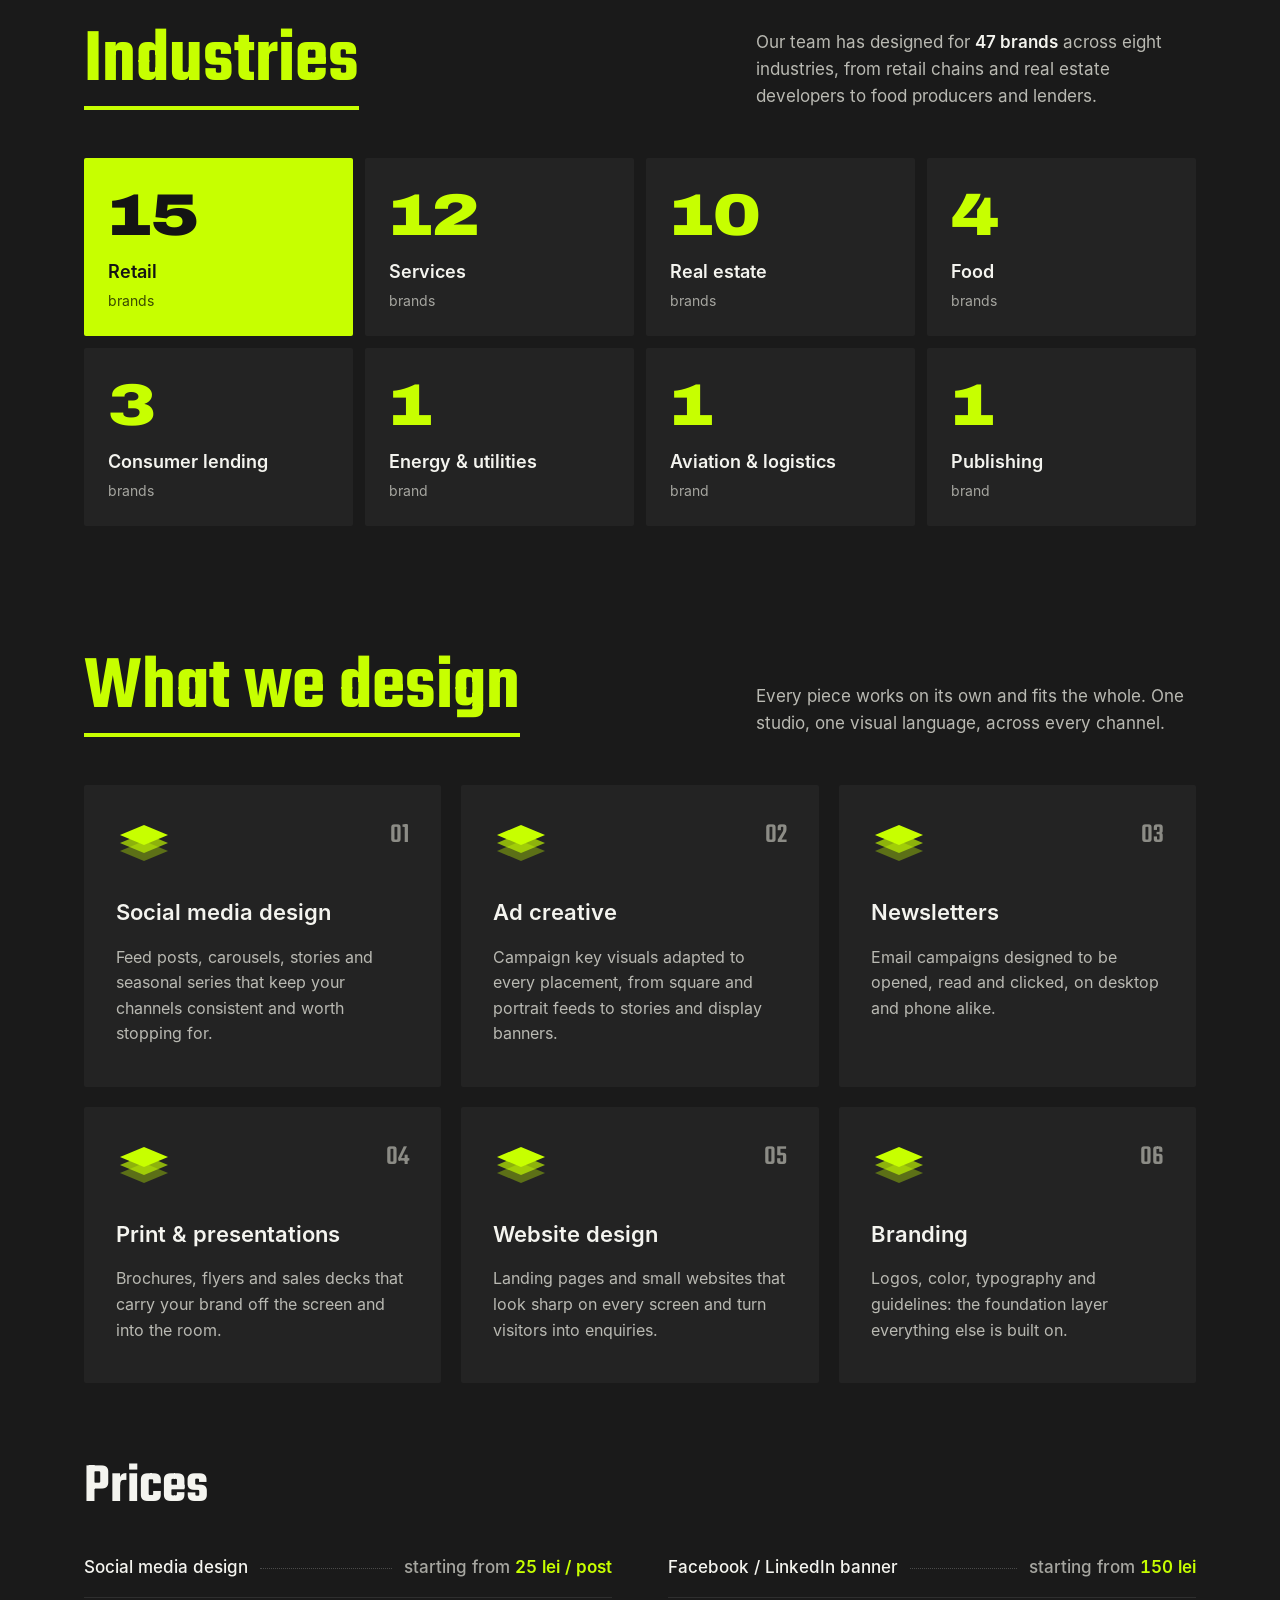
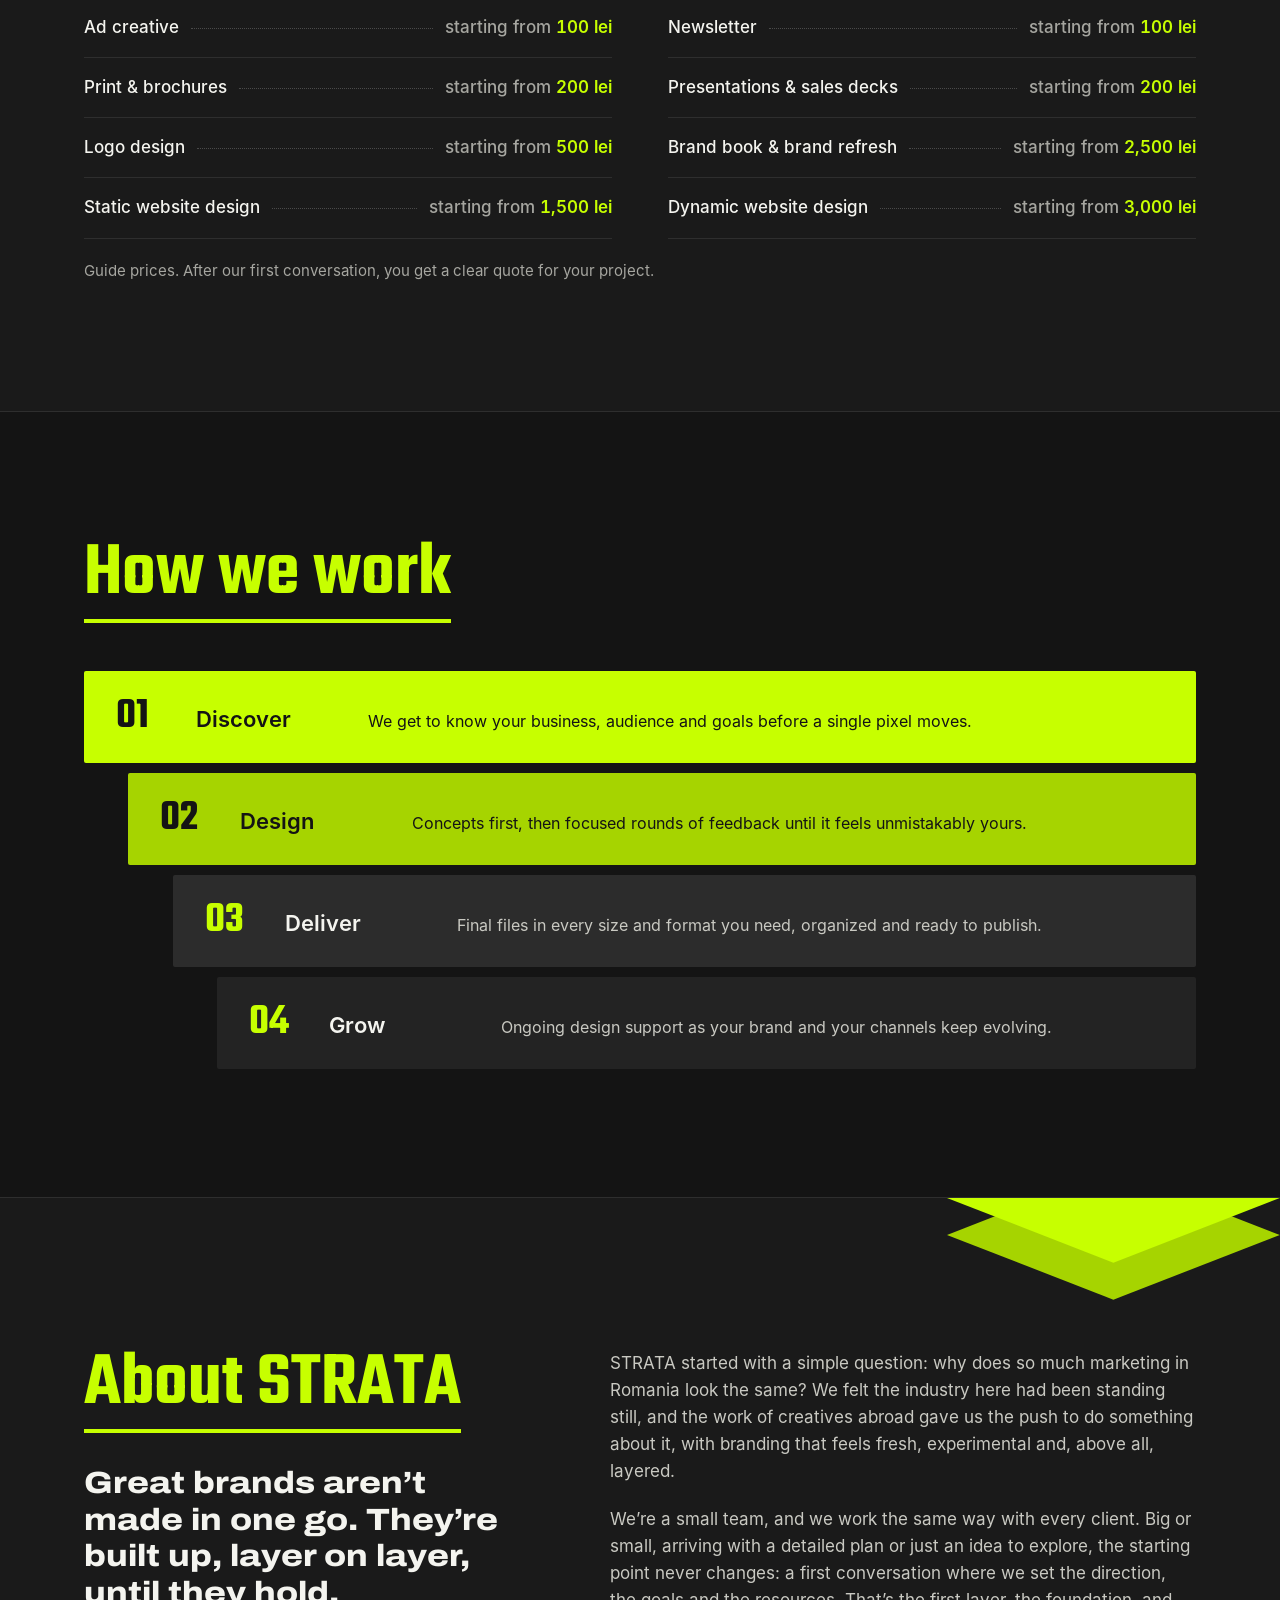
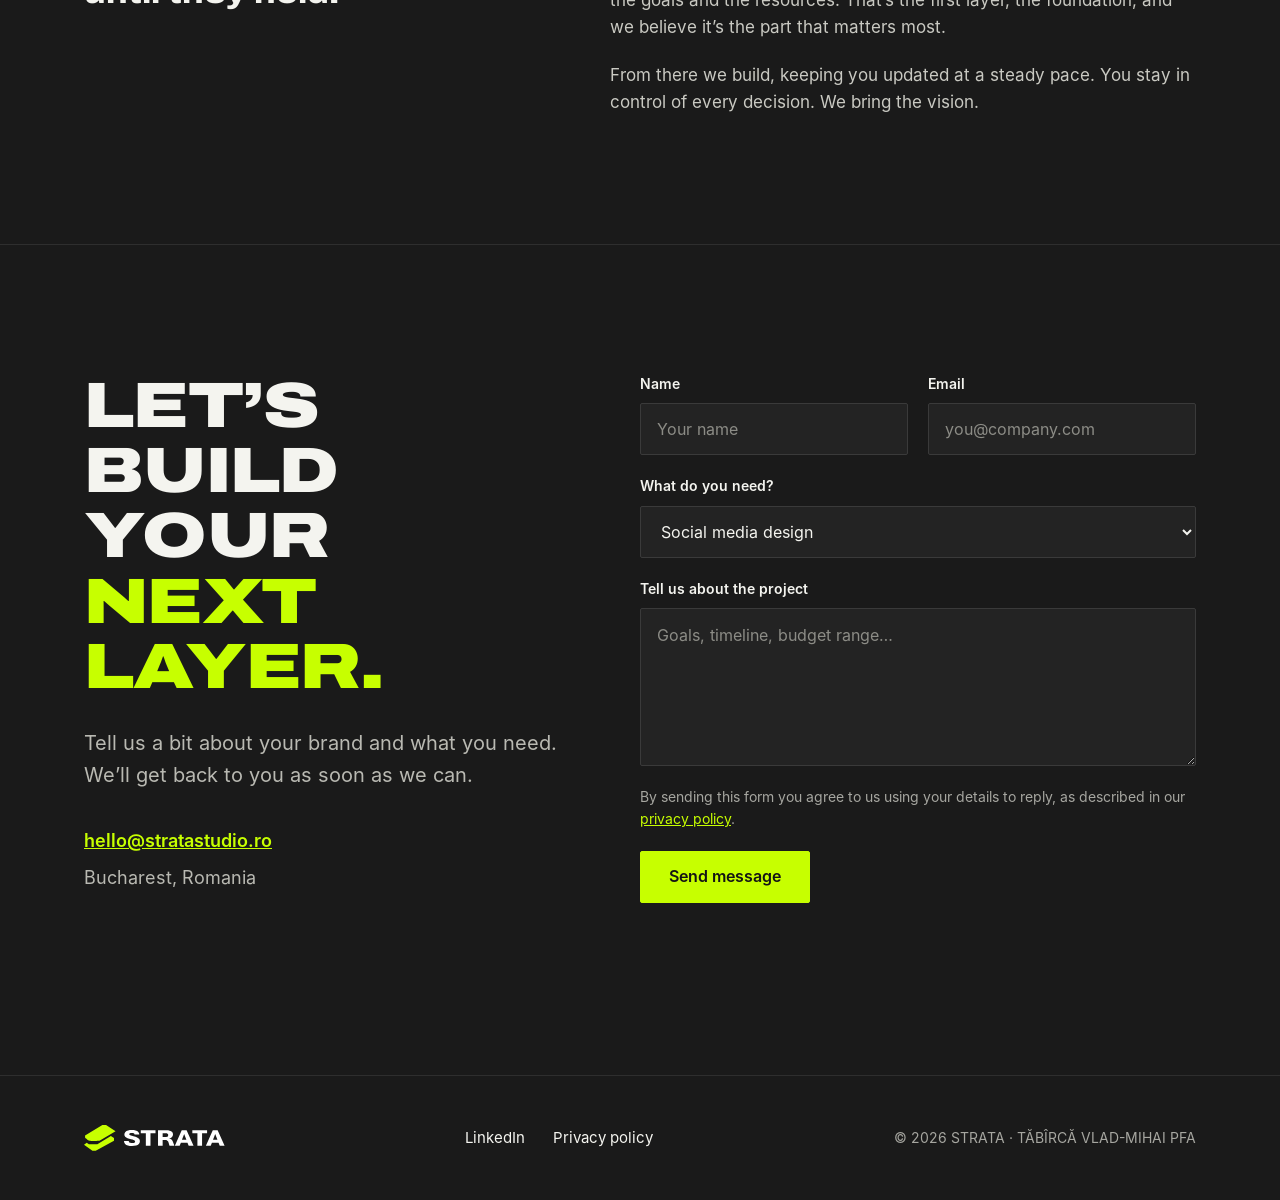
==== commit 7e7f0eb0: "Work section: one 10-piece limit for every filter; button only when a filter has more than 10 Co-Aut" ====
--- a/index.html
+++ b/index.html
@@ -26,7 +26,7 @@
 <link rel="preload" href="fonts/archivo-expanded-black.woff" as="font" type="font/woff" crossorigin>
 <link rel="preload" href="fonts/inter-regular.woff" as="font" type="font/woff" crossorigin>
 <link rel="stylesheet" href="css/style.css?v=20261123">
-<script src="js/main.js?v=20261123" defer></script>
+<script src="js/main.js?v=20261123b" defer></script>
 </head>
 <body>
 <a class="skip-link" href="#main">Skip to content</a>
